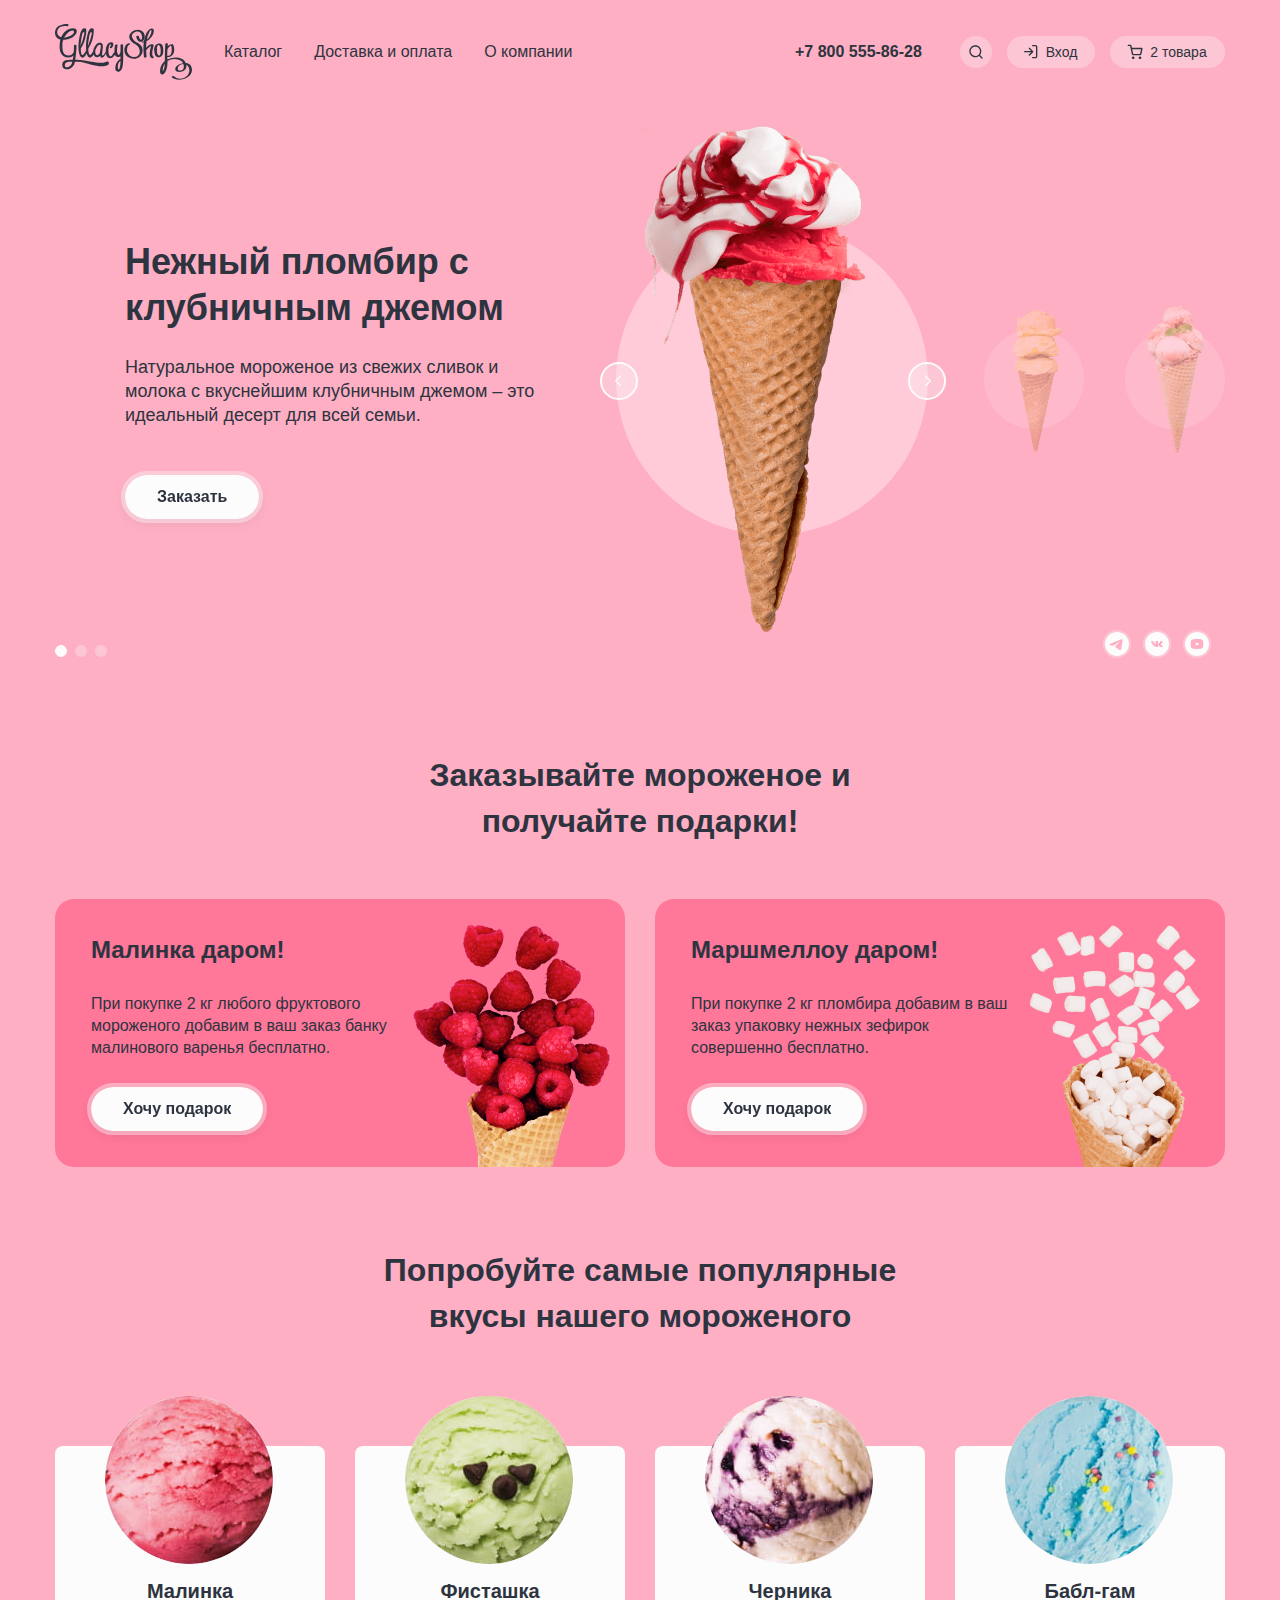
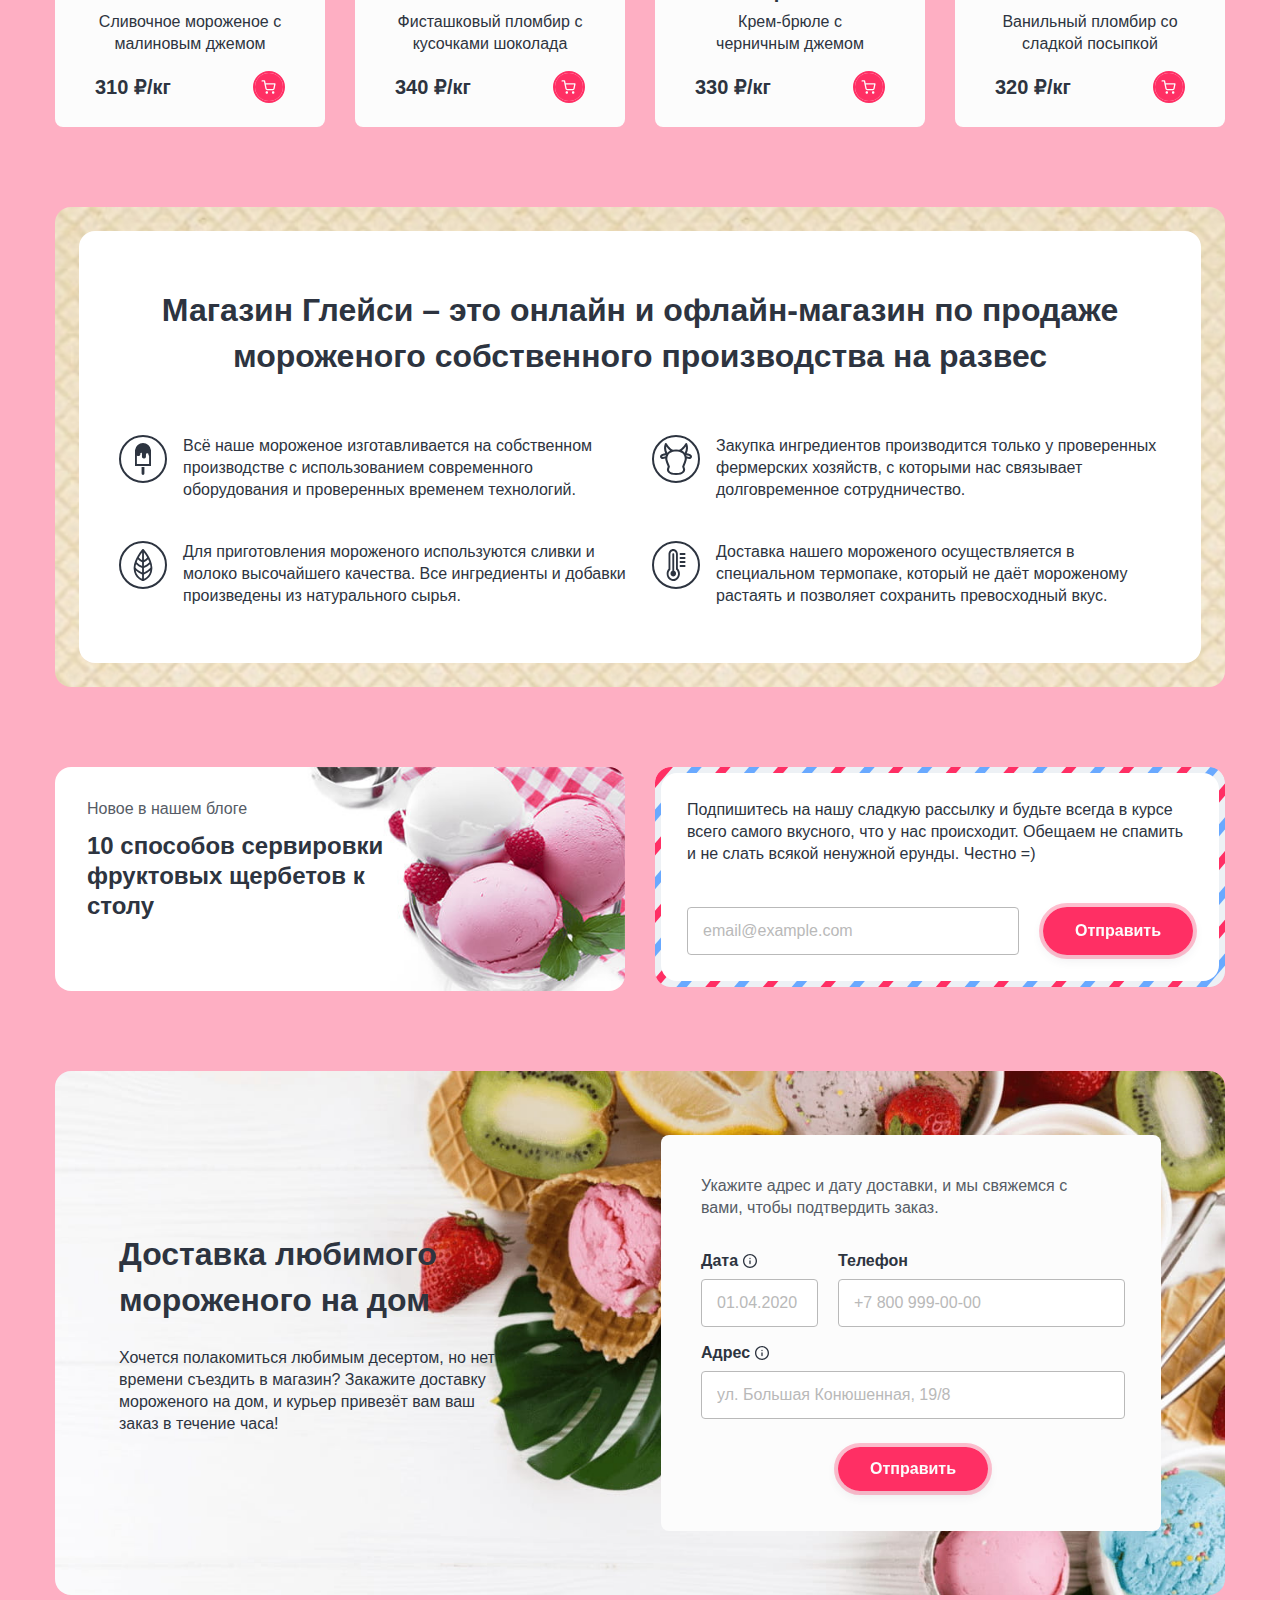
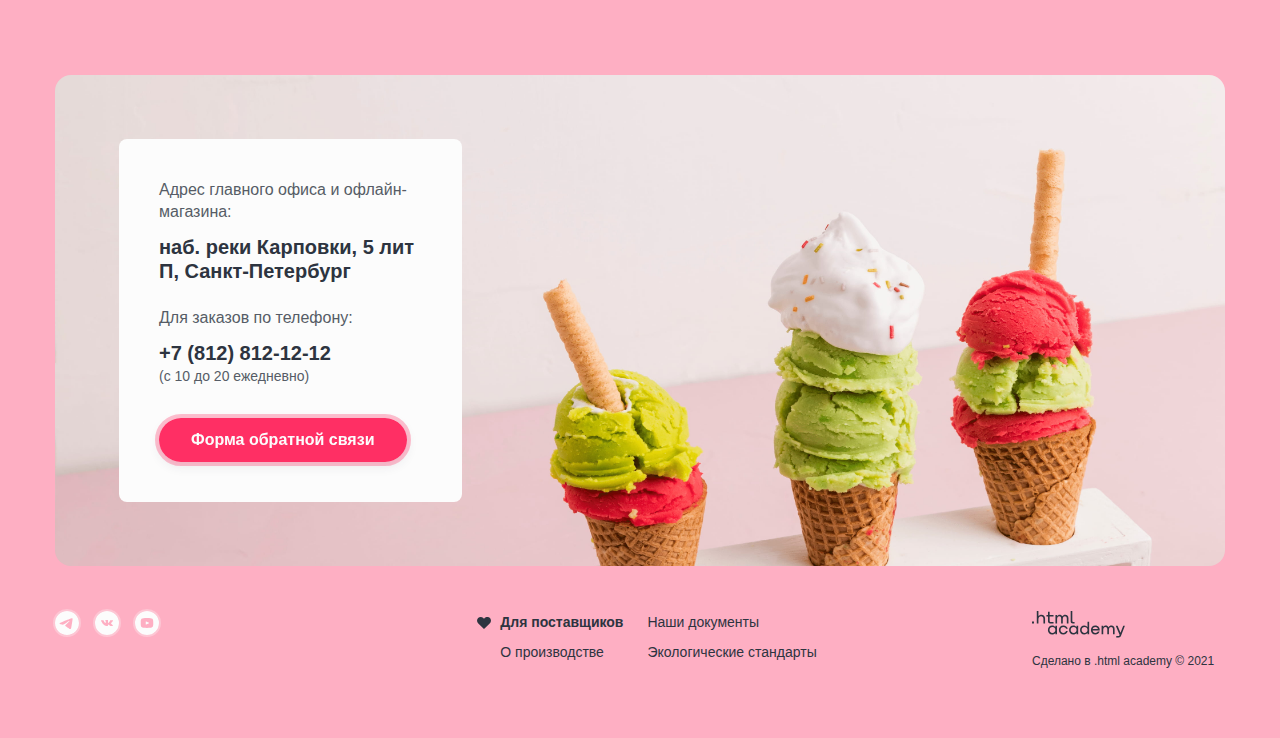
==== index.html @ 5e47070e "Создает popover пустой корзины" ====
<!DOCTYPE html>
<html lang="ru">

  <head>
    <meta charset="utf-8">
    <title>HTML Academy: Глейси</title>
    <link rel="stylesheet" href="./styles/styles.css">
    <link rel="stylesheet" href="./styles/outline.css">
  </head>

  <body>
    <div class="page-container">
      <header class="page-header">
        <nav class="navigation">
          <a class="navigation-logo">
            <img class="navigation-logo-image" src="./images/logo.svg" width="137" height="56"
              alt="Логотип магазина «GllacyShop».">
          </a>
          <ul class="navigation-list">
            <li class="navigation-item">
              <a class="navigation-link link-color" href="catalog.html">Каталог</a>
            </li>
            <li class="navigation-item">
              <a class="navigation-link link-color" href="#">Доставка и оплата</a>
            </li>
            <li class="navigation-item">
              <a class="navigation-link link-color" href="#">О компании</a>
            </li>
          </ul>
        </nav>
        <div class="header-contact">
          <a class="header-contact-link link-color" href="tel:+78128121212">+7 800 555-86-28</a>
        </div>
        <ul class="navigation-user">
          <li class="navigation-user-item">
            <a class="navigation-user-link navigation-user-search link-color" href="#">
              <svg class="navigation-user-icon" aria-hidden="true" focusable="false" width="16" height="16"
                viewBox="0 0 16 16" fill="currentColor" xmlns="http://www.w3.org/2000/svg">
                <path fill-rule="evenodd" clip-rule="evenodd"
                  d="M2.6634 7.33c0-2.5773 2.0893-4.6666 4.6667-4.6666 2.5773 0 4.6666 2.0893 4.6666 4.6667 0 1.2573-.4972 2.3984-1.3057 3.2375a.6833.6833 0 0 0-.1234.1235c-.8391.8085-1.9803 1.3056-3.2375 1.3056-2.5774 0-4.6667-2.0893-4.6667-4.6666Zm8.4118 4.688a5.9747 5.9747 0 0 1-3.7451 1.3121c-3.3137 0-6-2.6863-6-6s2.6863-6 6-6 6 2.6863 6 6a5.9745 5.9745 0 0 1-1.3121 3.7451l2.4501 2.4501a.6667.6667 0 1 1-.9428.9429l-2.4501-2.4502Z" />
              </svg>
              <span class="visually-hidden">Поиск.</span>
            </a>
            <div class="popover popover-search">
              <form class="popover-search-form" action="https://echo.htmlacademy.ru/" method="post">
                <lable class="visually-hidden" for="search-bar">Поиск.</lable>
                <input class="form-field" type="text" id="search-bar" name="search-bar" placeholder="Поиск по сайту">
              </form>
            </div>
          </li>
          <li class="navigation-user-item">
            <a class="navigation-user-link  navigation-user-login link-color" href="#">
              <svg class="navigation-user-icon" aria-hidden="true" focusable="false" width="16" height="16"
                viewBox="0 0 16 16" fill="currentColor" xmlns="http://www.w3.org/2000/svg">
                <path fill-rule="evenodd" clip-rule="evenodd"
                  d="M9 1.66667C9 1.29848 9.29848 1 9.66667 1h2.66663a1.9997 1.9997 0 0 1 1.4142.58579A1.9999 1.9999 0 0 1 14.3333 3v9.3333c0 .5305-.2107 1.0392-.5858 1.4142-.375.3751-.8837.5858-1.4142.5858H9.66667c-.36819 0-.66667-.2984-.66667-.6666 0-.3682.29848-.6667.66667-.6667h2.66663c.1768 0 .3464-.0702.4714-.1953A.66635.66635 0 0 0 13 12.3333V3a.66637.66637 0 0 0-.1953-.4714.66662.66662 0 0 0-.4714-.19527H9.66667C9.29848 2.33333 9 2.03486 9 1.66667ZM5.86189 3.86193c.26035-.26035.68246-.26035.94281 0l3.3291 3.3291a.6892.6892 0 0 1 .0486.05313.6624.6624 0 0 1 .0804.12379c.0451.08986.0705.19132.0705.29872 0 .10862-.0259.21118-.072.30179a.6671.6671 0 0 1-.0737.11432.66753.66753 0 0 1-.0541.05978L6.8047 11.4714c-.26035.2604-.68246.2604-.94281 0-.26035-.2603-.26035-.6825 0-.9428l2.19526-2.19527H1.66667C1.29848 8.33333 1 8.03486 1 7.66667S1.29848 7 1.66667 7h6.39048L5.86189 4.80474c-.26035-.26035-.26035-.68246 0-.94281Z" />
              </svg>
              Вход
            </a>
          </li>
          <li class="navigation-user-item">
            <a class="navigation-user-link  navigation-user-cart link-color" href="#">
              <span class="visually-hidden">Корзина.</span>
              2 товара
            </a>
            <div class="popover popover-cart-empty">
              <h2 class="visually-hidden">Корзина</h2>
              <span class="popover-text">Ваша корзина пока пуста</span>
            </div>
          </li>
        </ul>
      </header>
      <main class="main-container main-index">
        <h1 class="visually-hidden">Магазин мороженого Глейси</h1>
        <section class="slider">
          <ul class="slider-list">
            <li class="slider-item slider-item-current">
              <div class="slider-inner">
                <h2 class="slider-title">Нежный пломбир с клубничным джемом</h2>
                <p class="slider-description">Натуральное мороженое из свежих сливок и молока с вкуснейшим клубничным
                  джемом – это идеальный десерт для всей семьи.</p>
                <a class="button button-basic slider-button" href="#">Заказать</a>
              </div>
              <ul class="slider-gallery">
                <li class="slider-gallery-item slider-gallery-item-current">
                  <img class="slider-image" src="./images/slider/big-cone-strawberry.png" width="306" height="507"
                    alt="Мороженое пломбир с клубничным джемом в рожке.">
                  <div class="slider-gallery-buttons">
                    <a class="button slider-gallery-button slider-gallery-button-prev" type="button" href="#">
                      <svg class="slider-gallery-button-icon" aria-hidden="true" focusable="false" width="16"
                        height="16" viewBox="0 0 16 16" fill="currentColor" xmlns="http://www.w3.org/2000/svg">
                        <path fill-rule="evenodd" clip-rule="evenodd"
                          d="M7.13526 2.8647C6.87557 2.605 6.45451 2.605 6.19481 2.8647C5.93511 3.12439 5.93511 3.54545 6.19481 3.80515L10.3961 8.00643L6.19477 12.2077C5.93508 12.4674 5.93508 12.8885 6.19477 13.1482C6.45447 13.4079 6.87553 13.4079 7.13523 13.1482L11.804 8.47944C11.8049 8.47852 11.8058 8.47759 11.8068 8.47666C12.0665 8.21696 12.0665 7.79591 11.8068 7.53621L7.13526 2.8647Z" />
                      </svg>

                      <span class="visually-hidden">Предыдущий слайдер</span>
                    </a>
                    <a class="button slider-gallery-button slider-gallery-button-next" type="button" href="#">
                      <svg class="slider-gallery-button-icon" aria-hidden="true" focusable="false" width="16"
                        height="16" viewBox="0 0 16 16" fill="currentColor" xmlns="http://www.w3.org/2000/svg">
                        <path fill-rule="evenodd" clip-rule="evenodd"
                          d="M7.13526 2.8647C6.87557 2.605 6.45451 2.605 6.19481 2.8647C5.93511 3.12439 5.93511 3.54545 6.19481 3.80515L10.3961 8.00643L6.19477 12.2077C5.93508 12.4674 5.93508 12.8885 6.19477 13.1482C6.45447 13.4079 6.87553 13.4079 7.13523 13.1482L11.804 8.47944C11.8049 8.47852 11.8058 8.47759 11.8068 8.47666C12.0665 8.21696 12.0665 7.79591 11.8068 7.53621L7.13526 2.8647Z" />
                      </svg>
                      <span class="visually-hidden">Следующий слайдер</span>
                    </a>
                  </div>
                </li>
                <li class="slider-gallery-item slider-gallery-item-preview">
                  <img class="slider-image" src="./images/slider/small-cone-banana.png" width="66" height="150"
                    alt="Мороженое сливочное со вкусом банана в рожке.">
                </li>
                <li class="slider-gallery-item slider-gallery-item-preview">
                  <img class="slider-image" src="./images/slider/small-cone-caramel-and-marshmello.png" width="66"
                    height="150" alt="Мороженое пломбир карамельный с маршмеллоу в рожке.">
                </li>
              </ul>
            </li>
            <!-- <li class="slider-item">
              <div class="slider-inner">
                <h2 class="slider-title">Сливочное мороженое со вкусом банана</h2>
                <p class="slider-description">Сливочное мороженое с ярким банановым вкусом подарит вам свежесть и
                  наслаждение даже в самый жаркий летний день.</p>
                <a class="button slider-button" href="#">Заказать</a>
              </div>
              <ul class="slider-gallery">
                <li class="slider-gallery-item slider-gallery-item-current">
                  <img class="slider-image" src="./images/slider/big-cone-banana.png" width="306" height="507"
                    alt="Мороженое сливочное со вкусом банана в рожке.">
                  <div class="slider-gallery-buttons">
                    <a class="button slider-gallery-button slider-gallery-button-prev" type="button" href="#">
                      <svg class="slider-gallery-button-icon" aria-hidden="true" focusable="false" width="16"
                        height="16" viewBox="0 0 16 16" fill="currentColor" xmlns="http://www.w3.org/2000/svg">
                        <path fill-rule="evenodd" clip-rule="evenodd"
                          d="M7.13526 2.8647C6.87557 2.605 6.45451 2.605 6.19481 2.8647C5.93511 3.12439 5.93511 3.54545 6.19481 3.80515L10.3961 8.00643L6.19477 12.2077C5.93508 12.4674 5.93508 12.8885 6.19477 13.1482C6.45447 13.4079 6.87553 13.4079 7.13523 13.1482L11.804 8.47944C11.8049 8.47852 11.8058 8.47759 11.8068 8.47666C12.0665 8.21696 12.0665 7.79591 11.8068 7.53621L7.13526 2.8647Z" />
                      </svg>

                      <span class="visually-hidden">Предыдущий слайдер</span>
                    </a>
                    <a class="button slider-gallery-button slider-gallery-button-next" type="button" href="#">
                      <svg class="slider-gallery-button-icon" aria-hidden="true" focusable="false" width="16"
                        height="16" viewBox="0 0 16 16" fill="currentColor" xmlns="http://www.w3.org/2000/svg">
                        <path fill-rule="evenodd" clip-rule="evenodd"
                          d="M7.13526 2.8647C6.87557 2.605 6.45451 2.605 6.19481 2.8647C5.93511 3.12439 5.93511 3.54545 6.19481 3.80515L10.3961 8.00643L6.19477 12.2077C5.93508 12.4674 5.93508 12.8885 6.19477 13.1482C6.45447 13.4079 6.87553 13.4079 7.13523 13.1482L11.804 8.47944C11.8049 8.47852 11.8058 8.47759 11.8068 8.47666C12.0665 8.21696 12.0665 7.79591 11.8068 7.53621L7.13526 2.8647Z" />
                      </svg>
                      <span class="visually-hidden">Следующий слайдер</span>
                    </a>
                  </div>
                </li>
                <li class="slider-gallery-item slider-gallery-item-preview">
                  <img class="slider-image" src="./images/slider/small-cone-caramel-and-marshmello.png" width="66"
                    height="150" alt="Мороженое пломбир карамельный с маршмеллоу в рожке.">
                </li>
                <li class="slider-gallery-item slider-gallery-item-preview">
                  <img class="slider-image" src="./images/slider/small-cone-strawberry.png" width="66" height="150"
                    alt="Мороженое пломбир с клубничным джемом в рожке.">
                </li>
              </ul>
            </li> -->
            <!-- <li class="slider-item">
              <div class="slider-inner">
                <h2 class="slider-title">Карамельный пломбир с маршмеллоу</h2>
                <p class="slider-description">Необычный сладкий десерт с карамельным топпингом и кусочками зефира завоюет сердца сладкоежек всех возрастов.</p>
                <a class="button slider-button" href="#">Заказать</a>
              </div>
              <ul  class="slider-gallery">
                <li class="slider-gallery-item slider-gallery-item-current">
                  <img class="slider-image" src="./images/slider/big-cone-caramel-and-marshmello.png" width="306" height="507" alt="Мороженое пломбир карамельный с маршмеллоу в рожке.">
          <div class="slider-gallery-buttons">
            <a class="button slider-gallery-button slider-gallery-button-prev" type="button" href="#">
              <svg class="slider-gallery-button-icon" aria-hidden="true" focusable="false" width="16" height="16" viewBox="0 0 16 16" fill="currentColor"
                xmlns="http://www.w3.org/2000/svg">
                <path fill-rule="evenodd" clip-rule="evenodd"
                  d="M7.13526 2.8647C6.87557 2.605 6.45451 2.605 6.19481 2.8647C5.93511 3.12439 5.93511 3.54545 6.19481 3.80515L10.3961 8.00643L6.19477 12.2077C5.93508 12.4674 5.93508 12.8885 6.19477 13.1482C6.45447 13.4079 6.87553 13.4079 7.13523 13.1482L11.804 8.47944C11.8049 8.47852 11.8058 8.47759 11.8068 8.47666C12.0665 8.21696 12.0665 7.79591 11.8068 7.53621L7.13526 2.8647Z" />
              </svg>

              <span class="visually-hidden">Предыдущий слайдер</span>
            </a>
            <a class="button slider-gallery-button slider-gallery-button-next" type="button" href="#">
              <svg class="slider-gallery-button-icon" aria-hidden="true" focusable="false" width="16" height="16" viewBox="0 0 16 16" fill="currentColor"
                xmlns="http://www.w3.org/2000/svg">
                <path fill-rule="evenodd" clip-rule="evenodd"
                  d="M7.13526 2.8647C6.87557 2.605 6.45451 2.605 6.19481 2.8647C5.93511 3.12439 5.93511 3.54545 6.19481 3.80515L10.3961 8.00643L6.19477 12.2077C5.93508 12.4674 5.93508 12.8885 6.19477 13.1482C6.45447 13.4079 6.87553 13.4079 7.13523 13.1482L11.804 8.47944C11.8049 8.47852 11.8058 8.47759 11.8068 8.47666C12.0665 8.21696 12.0665 7.79591 11.8068 7.53621L7.13526 2.8647Z" />
              </svg>
              <span class="visually-hidden">Следующий слайдер</span>
            </a>
          </div>
                </li>
                <li class="slider-gallery-item slider-gallery-item-preview">
                  <img class="slider-image" src="./images/slider/small-cone-strawberry.png" width="66" height="150" alt="Мороженое пломбир с клубничным джемом в рожке.">
                </li>
                <li class="slider-gallery-item slider-gallery-item-preview">
                  <img class="slider-image" src="./images/slider/small-cone-banana.png" width="66" height="150" alt="Мороженое сливочное со вкусом банана в рожке.">
                </li>
              </ul>
            </li> -->
          </ul>
          <ol class="pagination-list slider-pagination">
            <li class="slider-pagination-item">
              <a class="slider-pagination-button slider-pagination-button-current" href="#">
                <span class="visually-hidden">1 слайдер</span>
              </a>
            </li>
            <li class="slider-pagination-item">
              <a class="slider-pagination-button" href="#">
                <span class="visually-hidden">2 слайдер</span>
              </a>
            </li>
            <li class="slider-pagination-item">
              <a class="slider-pagination-button" href="#">
                <span class="visually-hidden">3 слайдер</span>
              </a>
            </li>
          </ol>
          <ul class="social-list">
            <li class="social-item">
              <a class="social-link" href="https://t.me/htmlacademy">
                <svg class="social-link-icon" aria-hidden="true" focusable="false" width="24" height="24"
                  viewBox="0 0 24 24" fill="none" xmlns="http://www.w3.org/2000/svg">
                  <path fill-rule="evenodd" clip-rule="evenodd"
                    d="M24 12C24 18.627 18.627 24 12 24C5.373 24 0 18.627 0 12C0 5.373 5.373 0 12 0C18.627 0 24 5.373 24 12ZM12.43 8.859C11.263 9.344 8.93 10.349 5.432 11.873C4.864 12.099 4.566 12.32 4.539 12.536C4.493 12.902 4.951 13.046 5.573 13.241C5.658 13.268 5.746 13.295 5.836 13.325C6.449 13.524 7.273 13.757 7.701 13.766C8.09 13.774 8.524 13.614 9.003 13.286C12.271 11.079 13.958 9.964 14.064 9.94C14.139 9.923 14.243 9.901 14.313 9.964C14.383 10.026 14.376 10.144 14.369 10.176C14.323 10.369 12.529 12.038 11.599 12.902C11.309 13.171 11.104 13.362 11.062 13.406C10.968 13.503 10.872 13.596 10.78 13.685C10.21 14.233 9.784 14.645 10.804 15.317C11.294 15.64 11.686 15.907 12.077 16.173C12.504 16.464 12.93 16.754 13.482 17.116C13.622 17.208 13.756 17.303 13.887 17.396C14.384 17.751 14.831 18.069 15.383 18.019C15.703 17.989 16.035 17.688 16.203 16.789C16.6 14.663 17.382 10.059 17.563 8.161C17.574 8.00341 17.5673 7.84509 17.543 7.689C17.5285 7.56293 17.4671 7.44693 17.371 7.364C17.228 7.247 17.006 7.222 16.906 7.224C16.455 7.232 15.763 7.473 12.43 8.859Z"
                    fill="#FCFCFC" />
                </svg>
                <span class="visually-hidden">Телеграм</span>
              </a>
            </li>
            <li class="social-item">
              <a class="social-link" href="https://vk.com/htmlacademy">
                <svg class="social-link-icon" aria-hidden="true" focusable="false" width="24" height="24"
                  viewBox="0 0 24 24" fill="none" xmlns="http://www.w3.org/2000/svg">
                  <path fill-rule="evenodd" clip-rule="evenodd"
                    d="M24 12a12 12 0 1 1-24 0 12 12 0 0 1 24 0Zm-11.41 2.97h-.72s-1.58.09-2.98-1.18C7.37 12.4 6.03 9.65 6.03 9.65s-.07-.18 0-.27c.1-.1.36-.1.36-.1l1.72-.01s.16.02.27.1c.1.05.15.17.15.17s.28.61.65 1.17c.71 1.08 1.05 1.32 1.29 1.2.35-.16.25-1.53.25-1.53s0-.5-.18-.71c-.14-.17-.41-.22-.53-.24-.1-.01.06-.2.26-.3.31-.13.86-.13 1.5-.13.5 0 .65.03.84.07.46.1.44.41.41 1.08l-.02.7v.18c-.01.34-.02.73.23.88.13.07.45 0 1.26-1.19.38-.56.66-1.23.66-1.23s.07-.12.16-.17c.1-.05.24-.04.24-.04h1.8s.54-.06.63.15c.1.23-.2.75-.94 1.61-.7.82-1.03 1.12-1 1.38.01.2.23.38.66.72.89.73 1.13 1.1 1.18 1.2l.01.01c.4.58-.44.62-.44.62l-1.6.02s-.34.06-.8-.2a3.94 3.94 0 0 1-.69-.6c-.33-.34-.65-.66-.91-.58-.45.12-.44.96-.44.96s0 .18-.1.28c-.1.1-.32.12-.32.12Z"
                    fill="#FCFCFC" />
                </svg>
                <span class="visually-hidden">Вконтакте</span>
              </a>
            </li>
            <li class="social-item">
              <a class="social-link " href="https://www.youtube.com/user/htmlacademyru">
                <svg class="social-link-icon" aria-hidden="true" focusable="false" width="24" height="24"
                  viewBox="0 0 24 24" fill="none" xmlns="http://www.w3.org/2000/svg">
                  <path
                    d="m14 11.8-2.8-1.32c-.25-.11-.45.01-.45.29v2.46c0 .28.2.4.45.29L14 12.2c.25-.12.25-.3 0-.42ZM12 0a12 12 0 1 0 0 24 12 12 0 0 0 0-24Zm0 16.88c-6.14 0-6.25-.56-6.25-4.88s.1-4.88 6.25-4.88c6.14 0 6.25.56 6.25 4.88s-.1 4.88-6.25 4.88Z"
                    fill="#FCFCFC" />
                </svg>
                <span class="visually-hidden">Ютуб</span>
              </a>
            </li>
          </ul>
        </section>
        <section class="promo">
          <h2 class="promo-title">Заказывайте мороженое и получайте подарки!</h2>
          <ul class="promo-list">
            <li class="promo-item promo-item-raspberry">
              <h3 class="promo-item-title">Малинка даром!</h3>
              <p class="promo-item-description">При покупке 2 кг любого фруктового мороженого добавим в ваш заказ банку
                малинового варенья бесплатно.</p>
              <a class="button button-basic" href="#">Хочу подарок</a>
            </li>
            <li class="promo-item promo-item-marshmello">
              <h3 class="promo-item-title">Маршмеллоу даром!</h3>
              <p class="promo-item-description">При покупке 2 кг пломбира добавим в ваш заказ упаковку нежных зефирок
                совершенно бесплатно.</p>
              <a class="button button-basic" href="#">Хочу подарок</a>
            </li>
          </ul>
        </section>
        <section class="favorite-products">
          <h2 class="favorite-title">Попробуйте самые популярные вкусы нашего мороженого</h2>
          <ul class="favorite-list">
            <li class="product-card">
              <h3 class="product-card-title">Малинка</h3>
              <img class="product-card-image" src="./images/catalog/raspberry.jpg" width="168" height="168"
                alt="Сливочное мороженое с малиновым джемом.">
              <p class="product-card-description">Сливочное мороженое с малиновым джемом</p>
              <p class="product-card-inner">
                <b class="product-card-price">310 ₽/кг</b>
                <a class="button product-card-button" href="#">
                  <svg class="product-card-button-image" aria-hidden="true" focusable="false" width="16" height="16"
                    viewBox="0 0 16 16" fill="currentColor" xmlns="http://www.w3.org/2000/svg">
                    <path fill-rule="evenodd" clip-rule="evenodd"
                      d="M1.16667 1.25C.79847 1.25.5 1.54848.5 1.91667c0 .36819.29848.66666.66667.66666h1.77127l.46743 2.33539a.66396.66396 0 0 0 .01063.0531l.96738 4.83333.00012.00056a1.8254 1.8254 0 0 0 .64571 1.06579c.3319.2672.74674.4098 1.17262.4033h5.62067a1.82555 1.82555 0 0 0 1.8185-1.46965l.001-.00499.9271-4.86144a.6669.6669 0 0 0-.1412-.54985.66678.66678 0 0 0-.5137-.24171H4.61072L4.1381 1.78583C4.07574 1.47426 3.80215 1.25 3.4844 1.25H1.16667Zm4.52431 8.29444L4.87759 5.4805h8.23081l-.7756 4.06686a.4923.4923 0 0 1-.1737.28555.4923.4923 0 0 1-.3181.10871v-.00013H6.19614v-.00012l-.01277.00025a.49218.49218 0 0 1-.4922-.39622l-.00019-.00096ZM4.55739 13.5054c0-.6879.55771-1.2457 1.24568-1.2457.68798 0 1.24569.5578 1.24569 1.2457 0 .688-.55771 1.2457-1.24569 1.2457-.68797 0-1.24568-.5577-1.24568-1.2457Zm6.37331 0c0-.6879.5577-1.2457 1.2457-1.2457.688 0 1.2457.5578 1.2457 1.2457 0 .688-.5577 1.2457-1.2457 1.2457-.688 0-1.2457-.5577-1.2457-1.2457Z" />
                  </svg>
                  <span class="visually-hidden">В корзину</span>
                </a>
              </p>
            </li>
            <li class="product-card">
              <h3 class="product-card-title">Фисташка</h3>
              <img class="product-card-image" src="./images/catalog/pistachio.jpg" width="168" height="168"
                alt="Фисташковый пломбир с кусочками шоколада.">
              <p class="product-card-description">Фисташковый пломбир с кусочками шоколада</p>
              <p class="product-card-inner">
                <b class="product-card-price">340 ₽/кг</b>
                <a class="button product-card-button" href="#">
                  <svg class="product-card-button-image" width="16" height="16" viewBox="0 0 16 16" fill="currentColor"
                    xmlns="http://www.w3.org/2000/svg">
                    <path fill-rule="evenodd" clip-rule="evenodd"
                      d="M1.16667 1.25C.79847 1.25.5 1.54848.5 1.91667c0 .36819.29848.66666.66667.66666h1.77127l.46743 2.33539a.66396.66396 0 0 0 .01063.0531l.96738 4.83333.00012.00056a1.8254 1.8254 0 0 0 .64571 1.06579c.3319.2672.74674.4098 1.17262.4033h5.62067a1.82555 1.82555 0 0 0 1.8185-1.46965l.001-.00499.9271-4.86144a.6669.6669 0 0 0-.1412-.54985.66678.66678 0 0 0-.5137-.24171H4.61072L4.1381 1.78583C4.07574 1.47426 3.80215 1.25 3.4844 1.25H1.16667Zm4.52431 8.29444L4.87759 5.4805h8.23081l-.7756 4.06686a.4923.4923 0 0 1-.1737.28555.4923.4923 0 0 1-.3181.10871v-.00013H6.19614v-.00012l-.01277.00025a.49218.49218 0 0 1-.4922-.39622l-.00019-.00096ZM4.55739 13.5054c0-.6879.55771-1.2457 1.24568-1.2457.68798 0 1.24569.5578 1.24569 1.2457 0 .688-.55771 1.2457-1.24569 1.2457-.68797 0-1.24568-.5577-1.24568-1.2457Zm6.37331 0c0-.6879.5577-1.2457 1.2457-1.2457.688 0 1.2457.5578 1.2457 1.2457 0 .688-.5577 1.2457-1.2457 1.2457-.688 0-1.2457-.5577-1.2457-1.2457Z" />
                  </svg>
                  <span class="visually-hidden">В корзину</span>
                </a>
              </p>
            </li>
            <li class="product-card">
              <h3 class="product-card-title">Черника</h3>
              <img class="product-card-image" src="./images/catalog/blueberry.jpg" width="168" height="168"
                alt="Крем-брюле с черничным джемом.">
              <p class="product-card-description">Крем-брюле с черничным джемом</p>
              <p class="product-card-inner">
                <b class="product-card-price">330 ₽/кг</b>
                <a class="button product-card-button" href="#">
                  <svg class="product-card-button-image" aria-hidden="true" focusable="false" width="16" height="16"
                    viewBox="0 0 16 16" fill="currentColor" xmlns="http://www.w3.org/2000/svg">
                    <path fill-rule="evenodd" clip-rule="evenodd"
                      d="M1.16667 1.25C.79847 1.25.5 1.54848.5 1.91667c0 .36819.29848.66666.66667.66666h1.77127l.46743 2.33539a.66396.66396 0 0 0 .01063.0531l.96738 4.83333.00012.00056a1.8254 1.8254 0 0 0 .64571 1.06579c.3319.2672.74674.4098 1.17262.4033h5.62067a1.82555 1.82555 0 0 0 1.8185-1.46965l.001-.00499.9271-4.86144a.6669.6669 0 0 0-.1412-.54985.66678.66678 0 0 0-.5137-.24171H4.61072L4.1381 1.78583C4.07574 1.47426 3.80215 1.25 3.4844 1.25H1.16667Zm4.52431 8.29444L4.87759 5.4805h8.23081l-.7756 4.06686a.4923.4923 0 0 1-.1737.28555.4923.4923 0 0 1-.3181.10871v-.00013H6.19614v-.00012l-.01277.00025a.49218.49218 0 0 1-.4922-.39622l-.00019-.00096ZM4.55739 13.5054c0-.6879.55771-1.2457 1.24568-1.2457.68798 0 1.24569.5578 1.24569 1.2457 0 .688-.55771 1.2457-1.24569 1.2457-.68797 0-1.24568-.5577-1.24568-1.2457Zm6.37331 0c0-.6879.5577-1.2457 1.2457-1.2457.688 0 1.2457.5578 1.2457 1.2457 0 .688-.5577 1.2457-1.2457 1.2457-.688 0-1.2457-.5577-1.2457-1.2457Z" />
                  </svg>
                  <span class="visually-hidden">В корзину</span>
                </a>
              </p>
            </li>
            <li class="product-card">
              <h3 class="product-card-title">Бабл-гам</h3>
              <img class="product-card-image" src="./images/catalog/bubble-gum.jpg" width="168" height="168"
                alt="Ванильный пломбир со сладкой посыпкой.">
              <p class="product-card-description">Ванильный пломбир со сладкой посыпкой</p>
              <p class="product-card-inner">
                <b class="product-card-price">320 ₽/кг</b>
                <a class="button product-card-button" href="#">
                  <svg class="product-card-button-image" width="16" height="16" viewBox="0 0 16 16" fill="currentColor"
                    xmlns="http://www.w3.org/2000/svg">
                    <path fill-rule="evenodd" clip-rule="evenodd"
                      d="M1.16667 1.25C.79847 1.25.5 1.54848.5 1.91667c0 .36819.29848.66666.66667.66666h1.77127l.46743 2.33539a.66396.66396 0 0 0 .01063.0531l.96738 4.83333.00012.00056a1.8254 1.8254 0 0 0 .64571 1.06579c.3319.2672.74674.4098 1.17262.4033h5.62067a1.82555 1.82555 0 0 0 1.8185-1.46965l.001-.00499.9271-4.86144a.6669.6669 0 0 0-.1412-.54985.66678.66678 0 0 0-.5137-.24171H4.61072L4.1381 1.78583C4.07574 1.47426 3.80215 1.25 3.4844 1.25H1.16667Zm4.52431 8.29444L4.87759 5.4805h8.23081l-.7756 4.06686a.4923.4923 0 0 1-.1737.28555.4923.4923 0 0 1-.3181.10871v-.00013H6.19614v-.00012l-.01277.00025a.49218.49218 0 0 1-.4922-.39622l-.00019-.00096ZM4.55739 13.5054c0-.6879.55771-1.2457 1.24568-1.2457.68798 0 1.24569.5578 1.24569 1.2457 0 .688-.55771 1.2457-1.24569 1.2457-.68797 0-1.24568-.5577-1.24568-1.2457Zm6.37331 0c0-.6879.5577-1.2457 1.2457-1.2457.688 0 1.2457.5578 1.2457 1.2457 0 .688-.5577 1.2457-1.2457 1.2457-.688 0-1.2457-.5577-1.2457-1.2457Z" />
                  </svg>
                  <span class="visually-hidden">В корзину</span>
                </a>
              </p>
            </li>
          </ul>
        </section>
        <div class="advantages-wrapper">
          <section class="advantages">
            <h2 class="advantages-title">Магазин Глейси – это онлайн и офлайн-магазин по продаже мороженого собственного
              производства на развес</h2>
            <ul class="advantages-list">
              <li class="advantages-item advantages-item-ice-cream">Всё наше мороженое изготавливается на собственном
                производстве с
                использованием современного оборудования и проверенных временем технологий.</li>
              <li class="advantages-item advantages-item-cow">Закупка ингредиентов производится только у проверенных
                фермерских хозяйств, с
                которыми нас связывает долговременное сотрудничество.</li>
              <li class="advantages-item advantages-item-leaf">Для приготовления мороженого используются сливки и молоко
                высочайшего
                качества. Все ингредиенты и добавки произведены из натурального сырья.</li>
              <li class="advantages-item advantages-item-thermometer">Доставка нашего мороженого осуществляется в
                специальном термопаке, который не
                даёт мороженому растаять и позволяет сохранить превосходный вкус.</li>
            </ul>
          </section>
        </div>
        <div class="index-columns">
          <section class="blog-news">
            <h2 class="blog-news-title">Новое в нашем блоге</h2>
            <article class="blog-article">
              <a class="article-link" href="#">
                <h1 class="article-title">10 способов сервировки фруктовых щербетов к столу</h1>
              </a>
            </article>
          </section>
          <div class="subscription-wrapper">
            <section class="subscription">
              <h2 class="visually-hidden">Подпишитесь на рассылку</h2>
              <p class="subscription-description">Подпишитесь на нашу сладкую рассылку и будьте всегда в курсе всего
                самого вкусного, что у нас происходит. Обещаем не спамить и не слать всякой ненужной ерунды. Честно =)
              </p>
              <form class="subscription-form" action="https://echo.htmlacademy.ru/" method="post">
                <input class="form-field subscription-field" type="email" name="subscriber-email"
                  placeholder="email@example.com">
                <button class="button button-bright form-button" type="submit">Отправить</button>
              </form>
            </section>
          </div>
        </div>
        <section class="delivery">
          <div class="delivery-inner">
            <h2 class="delivery-title">Доставка любимого мороженого на дом</h2>
            <p class="delivery-description">Хочется полакомиться любимым десертом, но нет времени съездить в магазин?
              Закажите доставку мороженого на дом, и курьер привезёт вам ваш заказ в течение часа!</p>
          </div>
          <div class="delivery-form-wrapper">
            <p class="delivery-form-description">Укажите адрес и дату доставки, и мы свяжемся с вами, чтобы подтвердить
              заказ.</p>
            <form class="delivery-form" action="https://echo.htmlacademy.ru/" method="post">
              <p class="field-group delivery-form-date">
                <span class="tooltip form-label-margin">
                  <label class="form-label" for="delivery-date">Дата</label>
                  <button class="tooltip-toggle" type="button" aria-labelledby="tooltip-label">
                    <svg class="tooltip-icon" width="16" height="16" viewBox="0 0 16 16" fill="currentColor"
                      xmlns="http://www.w3.org/2000/svg">
                      <path fill-rule="evenodd" clip-rule="evenodd"
                        d="M8.00027 2.33333C4.87051 2.33333 2.33333 4.87051 2.33333 8.00027C2.33333 11.13 4.87051 13.6672 8.00027 13.6672C11.13 13.6672 13.6672 11.13 13.6672 8.00027C13.6672 4.87051 11.13 2.33333 8.00027 2.33333ZM1 8.00027C1 4.13413 4.13413 1 8.00027 1C11.8664 1 15.0005 4.13413 15.0005 8.00027C15.0005 11.8664 11.8664 15.0005 8.00027 15.0005C4.13413 15.0005 1 11.8664 1 8.00027ZM8 7.33333C8.36819 7.33333 8.66667 7.63181 8.66667 8V10.5334C8.66667 10.9016 8.36819 11.2001 8 11.2001C7.63181 11.2001 7.33333 10.9016 7.33333 10.5334V8C7.33333 7.63181 7.63181 7.33333 8 7.33333ZM8 4.80013C7.63181 4.80013 7.33333 5.09861 7.33333 5.4668C7.33333 5.83499 7.63181 6.13346 8 6.13346H8.00667C8.37486 6.13346 8.67333 5.83499 8.67333 5.4668C8.67333 5.09861 8.37486 4.80013 8.00667 4.80013H8Z" />
                    </svg>
                    <span class="tooltip-text" role="tooltip" id="tooltip-label">Введите название улицы, дома и квартиры</span>
                  </button>
                </span>
                <input class="form-field" type="text" id="delivery-date" name="delivery-date" placeholder="01.04.2020">
              </p>
              <p class="field-group delivery-form-user-phone">
                <label class="form-label form-label-margin" for="user-phone">Телефон</label>
                <input class="form-field" type="tel" id="user-phone" name="user-phone" placeholder="+7 800 999-00-00">
              </p>
              <p class="field-group delivery-form-address">
                <span class="tooltip form-label-margin">
                  <label class="form-label" for="user-address">Адрес</label>
                  <button class="tooltip-toggle" type="button" aria-labelledby="tooltip-label">
                    <svg class="tooltip-icon" width="16" height="16" viewBox="0 0 16 16" fill="currentColor"
                      xmlns="http://www.w3.org/2000/svg">
                      <path fill-rule="evenodd" clip-rule="evenodd"
                        d="M8.00027 2.33333C4.87051 2.33333 2.33333 4.87051 2.33333 8.00027C2.33333 11.13 4.87051 13.6672 8.00027 13.6672C11.13 13.6672 13.6672 11.13 13.6672 8.00027C13.6672 4.87051 11.13 2.33333 8.00027 2.33333ZM1 8.00027C1 4.13413 4.13413 1 8.00027 1C11.8664 1 15.0005 4.13413 15.0005 8.00027C15.0005 11.8664 11.8664 15.0005 8.00027 15.0005C4.13413 15.0005 1 11.8664 1 8.00027ZM8 7.33333C8.36819 7.33333 8.66667 7.63181 8.66667 8V10.5334C8.66667 10.9016 8.36819 11.2001 8 11.2001C7.63181 11.2001 7.33333 10.9016 7.33333 10.5334V8C7.33333 7.63181 7.63181 7.33333 8 7.33333ZM8 4.80013C7.63181 4.80013 7.33333 5.09861 7.33333 5.4668C7.33333 5.83499 7.63181 6.13346 8 6.13346H8.00667C8.37486 6.13346 8.67333 5.83499 8.67333 5.4668C8.67333 5.09861 8.37486 4.80013 8.00667 4.80013H8Z" />
                    </svg>
                    <span class="tooltip-text" role="tooltip" id="tooltip-label">Введите название улицы, дома и квартиры</span>
                  </button>
                </span>
                <input class="form-field" type="text" id="user-address" name="user-address"
                  placeholder="ул. Большая Конюшенная, 19/8">
              </p>
              <button class="button button-bright delivery-form-button" type="submit">Отправить</button>
            </form>
          </div>
        </section>
        <section class="contacts">
          <h2 class="visually-hidden">Контакты</h2>
          <address class="contacts-wrapper">
            <p class="contacts-description">Адрес главного офиса и офлайн-магазина:</p>
            <b class="contacts-address">наб. реки Карповки, 5 лит П, Санкт-Петербург</b>
            <p class="contacts-description">Для заказов по телефону:</p>
            <a class="contacts-phone" href="tel:+78128121212">+7 (812) 812-12-12</a>
            <p class="contacts-work-hours">(с 10 до 20 ежедневно)</p>
            <a class="button button-bright button-feedback" href="#">Форма обратной связи</a>
          </address>
        </section>
      </main>
      <footer class="page-footer">
        <section class="footer-social">
          <h2 class="visually-hidden">Мы в соцсетях</h2>
          <ul class="social-list">
            <li class="social-item">
              <a class="social-link" href="https://t.me/htmlacademy">
                <svg class="social-link-icon" aria-hidden="true" focusable="false" width="24" height="24"
                  viewBox="0 0 24 24" fill="none" xmlns="http://www.w3.org/2000/svg">
                  <path fill-rule="evenodd" clip-rule="evenodd"
                    d="M24 12C24 18.627 18.627 24 12 24C5.373 24 0 18.627 0 12C0 5.373 5.373 0 12 0C18.627 0 24 5.373 24 12ZM12.43 8.859C11.263 9.344 8.93 10.349 5.432 11.873C4.864 12.099 4.566 12.32 4.539 12.536C4.493 12.902 4.951 13.046 5.573 13.241C5.658 13.268 5.746 13.295 5.836 13.325C6.449 13.524 7.273 13.757 7.701 13.766C8.09 13.774 8.524 13.614 9.003 13.286C12.271 11.079 13.958 9.964 14.064 9.94C14.139 9.923 14.243 9.901 14.313 9.964C14.383 10.026 14.376 10.144 14.369 10.176C14.323 10.369 12.529 12.038 11.599 12.902C11.309 13.171 11.104 13.362 11.062 13.406C10.968 13.503 10.872 13.596 10.78 13.685C10.21 14.233 9.784 14.645 10.804 15.317C11.294 15.64 11.686 15.907 12.077 16.173C12.504 16.464 12.93 16.754 13.482 17.116C13.622 17.208 13.756 17.303 13.887 17.396C14.384 17.751 14.831 18.069 15.383 18.019C15.703 17.989 16.035 17.688 16.203 16.789C16.6 14.663 17.382 10.059 17.563 8.161C17.574 8.00341 17.5673 7.84509 17.543 7.689C17.5285 7.56293 17.4671 7.44693 17.371 7.364C17.228 7.247 17.006 7.222 16.906 7.224C16.455 7.232 15.763 7.473 12.43 8.859Z"
                    fill="#FCFCFC" />
                </svg>
                <span class="visually-hidden">Телеграм</span>
              </a>
            </li>
            <li class="social-item">
              <a class="social-link" href="https://vk.com/htmlacademy">
                <svg class="social-link-icon" aria-hidden="true" focusable="false" width="24" height="24"
                  viewBox="0 0 24 24" fill="none" xmlns="http://www.w3.org/2000/svg">
                  <path fill-rule="evenodd" clip-rule="evenodd"
                    d="M24 12a12 12 0 1 1-24 0 12 12 0 0 1 24 0Zm-11.41 2.97h-.72s-1.58.09-2.98-1.18C7.37 12.4 6.03 9.65 6.03 9.65s-.07-.18 0-.27c.1-.1.36-.1.36-.1l1.72-.01s.16.02.27.1c.1.05.15.17.15.17s.28.61.65 1.17c.71 1.08 1.05 1.32 1.29 1.2.35-.16.25-1.53.25-1.53s0-.5-.18-.71c-.14-.17-.41-.22-.53-.24-.1-.01.06-.2.26-.3.31-.13.86-.13 1.5-.13.5 0 .65.03.84.07.46.1.44.41.41 1.08l-.02.7v.18c-.01.34-.02.73.23.88.13.07.45 0 1.26-1.19.38-.56.66-1.23.66-1.23s.07-.12.16-.17c.1-.05.24-.04.24-.04h1.8s.54-.06.63.15c.1.23-.2.75-.94 1.61-.7.82-1.03 1.12-1 1.38.01.2.23.38.66.72.89.73 1.13 1.1 1.18 1.2l.01.01c.4.58-.44.62-.44.62l-1.6.02s-.34.06-.8-.2a3.94 3.94 0 0 1-.69-.6c-.33-.34-.65-.66-.91-.58-.45.12-.44.96-.44.96s0 .18-.1.28c-.1.1-.32.12-.32.12Z"
                    fill="#FCFCFC" />
                </svg>
                <span class="visually-hidden">Вконтакте</span>
              </a>
            </li>
            <li class="social-item">
              <a class="social-link " href="https://www.youtube.com/user/htmlacademyru">
                <svg class="social-link-icon" aria-hidden="true" focusable="false" width="24" height="24"
                  viewBox="0 0 24 24" fill="none" xmlns="http://www.w3.org/2000/svg">
                  <path
                    d="m14 11.8-2.8-1.32c-.25-.11-.45.01-.45.29v2.46c0 .28.2.4.45.29L14 12.2c.25-.12.25-.3 0-.42ZM12 0a12 12 0 1 0 0 24 12 12 0 0 0 0-24Zm0 16.88c-6.14 0-6.25-.56-6.25-4.88s.1-4.88 6.25-4.88c6.14 0 6.25.56 6.25 4.88s-.1 4.88-6.25 4.88Z"
                    fill="#FCFCFC" />
                </svg>
                <span class="visually-hidden">Ютуб</span>
              </a>
            </li>
          </ul>
        </section>
        <section class="footer-about-us">
          <h2 class="visually-hidden">О нас</h2>
          <ul class="footer-about-us-list">
            <li class="footer-about-us-item">
              <a class="footer-about-us-link footer-about-us-link-marked" href="#">Для поставщиков</a>
            </li>
            <li class="footer-about-us-item">
              <a class="footer-about-us-link" href="#">Наши документы</a>
            </li>
            <li class="footer-about-us-item">
              <a class="footer-about-us-link" href="#">О производстве</a>
            </li>
            <li class="footer-about-us-item">
              <a class="footer-about-us-link" href="#">Экологические стандарты</a>
            </li>
          </ul>
        </section>
        <section class="footer-copyright">
          <h2 class="visually-hidden">Разработка сайта</h2>
          <img class="copyright-logo" src="./images/logo-htmlacademy.svg" width="93" height="27"
            alt="Логотип «Html Academy».">
          <p class="copyright-description">Сделано в <a class="copyright-link link-color"
              href="https://htmlacademy.ru/">.html
              academy</a> © 2021</p>
        </section>
      </footer>
    </div>
    <div class="modal-container modal-container-close">
      <div class="modal modal-feedback">
        <button class="modal-close-button" type="menu">
          <span class="visually-hidden">Закрыть.</span>
        </button>
        <section class="modal-content">
          <h2 class="modal-title">Мы обязательно ответим вам!</h2>
          <form class="modal-form" action="https://echo.htmlacademy.ru/" method="post">
            <label class="visually-hidden" for="user-name">Имя и фамилия.</label>
            <input class="form-field feedback-form-field" type="text" id="user-name" name="user-name" placeholder="Имя и фамилия">
            <label class="visually-hidden" for="user-email">Электронный адрес.</label>
            <input class="form-field feedback-form-field" type="text" id="user-email"  name="user-email" placeholder="email@example.com">
            <label class="visually-hidden" for="user-message">Ваше сообщение.</label>
            <textarea class="form-field feddback-form-field" id="user-message" rows="6" placeholder="В свободной форме"></textarea>
            <button class="button button-bright feedback-form-submit" type="submit">Отправить</button>
          </form>
        </section>
      </div>
    </div>
  </body>

</html>
---- styles/styles.css ----
@font-face {
  font-family: "Inter";
  font-style: normal;
  font-weight: 400;
  src: url(../fonts/inter-400.woff2);
  font-display: swap;
}

@font-face {
  font-family: "Inter";
  font-style: normal;
  font-weight: 700;
  src: url(../fonts/inter-700.woff2);
  font-display: swap;
}

@font-face {
  font-family: "Inter";
  font-style: normal;
  font-weight: 900;
  src: url(../fonts/inter-900.woff2);
  font-display: swap;
}

.html {
  height: 100%;
}

body {
  display: flex;
  flex-direction: column;
  min-height: 100%;
  margin: 0;
  font-family: "Inter", sans-serif;
  font-size: 16px;
  line-height: 22px;
  color: #2d3440;
  background-color: #feafc3;
}

.visually-hidden {
  position: absolute;
  width: 1px;
  height: 1px;
  margin: -1px;
  padding: 0;
  border: 0;
  white-space: nowrap;
  clip-path: inset(100%);
  clip: rect(0 0 0 0);
  overflow: hidden;
}

.page-container {
  width: 1170px;
  margin: 0 auto;
}

.button {
  display: inline-block;
  padding: 12px 32px;
  font-family: inherit;
  font-size: 16px;
  line-height: 20px;
  font-weight: 700;
  text-align: center;
  color: #2d3440;
  background-clip: padding-box;
  border: none;
  transform: translateZ(0);
  border-radius: 26px;
  text-decoration: none;
  cursor: pointer;
}

.button-basic {
  max-width: 200px;
  background-color: #fcfcfc;
  outline: 4px solid rgba(252, 252, 252, 0.4);
  box-shadow: 0 4px 12px rgba(45, 52, 64, 0.1);
}

.button-basic:hover {
  background-color: rgba(252, 252, 252, 0.4);
  outline: 4px solid #fcfcfc;
  box-shadow: 0 4px 15px rgba(133, 133, 133, 0.15);
}


.button-basic:active {
  outline: 2px solid #2d3440;
}

.button-basic:focus {
  background-color: rgba(252, 252, 252, 0.5);
  outline: 2px solid #2d3440;
}

.button-basic-loading {
  padding-right: 38px;
  background-image: url("../images/button-spinner-dark.svg");
  background-position: right 14px center;
  background-repeat: no-repeat;
  box-shadow: 0 4px 12px rgba(45, 52, 64, 0.1);
}

.button-basic:disabled {
  color: #b9b9b9;
  background-color: #e7e7e7;
  outline: 4px solid rgba(252, 252, 252, 0.4);
  box-shadow: none;
}

.button-bright {
  max-width: 200px;
  color: #fcfcfc;
  background-color: #ff2f64;
  outline: 4px solid rgba(255, 47, 100, 0.3);
  box-shadow: 0 4px 12px rgba(45, 52, 64, 0.1);
}

.button-bright:hover {
  color: #2d3440;
  background-color: rgba(252, 252, 252, 0.3);
  outline: 4px solid #ff2f64;
  /* предполагаю, что в макете забыли добавить тень для этого состояния, поэтому не отключаю ее */
}


.button-bright:active {
  background-color: #feafc3;
  outline: 2px solid #2d3440;
}

.button-bright:focus {
  outline: 2px solid #2D3440;
}

.button-bright-loading {
  padding-right: 38px;
  background-image: url("../images/button-spinner-light.svg");
  background-position: right 14px center;
  background-repeat: no-repeat;
  box-shadow: 0 4px 12px rgba(45, 52, 64, 0.1);
}

.button-bright:disabled {
  color: #565c66;
  background-color: #b9b9b9;
  outline: 4px solid rgba(185, 185, 185, 0.3);
}

.button-light {
  max-width: 200px;
  padding: 8px 32px;
  font-size: 14px;
  background-color: rgba(252, 252, 252, 0.3);
  outline: 2px solid #fcfcfc;
  border-radius: 20px;
}

.button-light:hover {
  background-color: #fcfcfc;
  outline: 2px solid rgba(252, 252, 252, 0.3);
}

.button-light:active {
  outline: none;
}

.button-light:focus {
  outline: 2px solid #2d3440;
}

.button-light:disabled {
  opacity: 0.4;
}

/* Popovers */

.popover {
  position: absolute;
  top: 40px;
  right: 0;
  z-index: 1;
  display: none;
  box-sizing: border-box;
  font-family: "Inter", sans-serif;
  font-weight: 700;
  font-size: 18px;
  line-height: 22px;
  text-align: center;
  color: #2d3440;
  background-color: #fcfcfc;
  border-radius: 4px;
  box-shadow: 0 15px 40px rgba(45, 52, 64, 0.12);
}

.popover-search {
  width: 356px;
  padding: 24px 16px;
}

.popover-search-form {
  display: flex;
  flex-direction: column;
}

.popover-cart-empty {
  width: 288px;
  padding: 48px 0;
}

.popover-cart-empty .popover-text {
  margin: auto;
  font-size: 24px;
  line-height: 30px;
}

/* Header */
.page-header {
  display: flex;
  padding-top: 24px;
  padding-bottom: 24px;
  line-height: 20px;
  color: #2d3440;
}

.link-color {
  color: #2d3440;
  text-decoration: none;
}

.navigation {
  display: flex;
  max-width: 690px;
  margin-right: auto;
}

.navigation-logo {
  margin-right: 16px;
}

.navigation-logo-image {
  display: block;
}

.navigation-list {
  display: flex;
  flex-wrap: wrap;
  justify-content: flex-start;
  align-items: center;
  margin: 0;
  padding: 0;
  list-style-type: none;
}

.navigation-link {
  display: inline-block;
  padding: 6px 14px;
  text-align: center;
  background-clip: padding-box;
  border: 2px solid transparent;
  border-radius: 30px;
}

.navigation-link[href]:hover {
  background-color: rgba(252, 252, 252, 0.5);
  border: 2px solid rgba(252, 252, 252, 0.5);
}

.navigation-link[href]:active {
  background-color: #fcfcfc;
  border: 2px solid #fcfcfc;
}

.navigation-link[href]:focus {
  background-color: rgba(252, 252, 252, 0.5);
  border: 2px solid #2d3440;
  outline: none;
}

.navigation-link-current {
  color: #fcfcfc;
  background-color: #ff4a78;
  border: 2px solid #ff4a78;
}

.header-contact {
  display: flex;
  flex-wrap: wrap;
  align-items: center;
  width: 150px;
  margin-right: 15px;
}

.header-contact-link {
  font-weight: 700;
}

.header-contact-link:hover {
  opacity: 0.5;
}

.navigation-user {
  display: flex;
  flex-wrap: wrap;
  align-items: center;
  max-width: 270px;
  margin: 0;
  padding: 0;
  list-style-type: none;
}

.navigation-user-item {
  position: relative;
}

.navigation-user-item:focus-within .popover {
  display: block;
}

.navigation-user-item + .navigation-user-item {
  margin-left: 15px;
}

.navigation-user-link {
  display: inline-block;
  min-height: 32px;
  padding: 4px 14px;
  box-sizing: border-box;
  font-size: 14px;
  text-align: center;
  background-color: rgba(252, 252, 252, 0.3);
  background-clip: padding-box;
  border: 2px solid rgba(252, 252, 252, 0.3);
  border-radius: 27px;
}

.navigation-user-link[href]:hover {
  background-color: rgba(252, 252, 252, 0.5);
  border: 2px solid rgba(252, 252, 252, 0.5);
}

.navigation-user-link[href]:active {
  background-color: #fcfcfc;
  border: 2px solid #fcfcfc;
}

.navigation-user-link[href]:focus {
  background-color: rgba(252, 252, 252, 0.5);
  border: 2px solid #2d3440;
  outline: none;
}

.navigation-user-search {
  position: relative;
  display: flex;
  min-width: 32px;
  padding: 6px;
  border-radius: 50%;
}

.navigation-user-link-current:not(.navigation-user-cart) {
  background-color: #ff4a78;
  border: 2px solid #ff4a78;
}

.navigation-user-link-current .navigation-user-icon {
  color: #fcfcfc;
}

.navigation-user-login {
  position: relative;
  min-width: 88px;
  padding-left: 35px;
}

.navigation-user-cart {
  min-width: 115px;
  padding-left: 36px;
  background-image: url(../images/user-navigation-cart.svg);
  background-position: 15px center;
  background-repeat: no-repeat;
  background-size: 16px 16px;
}

.navigation-user-icon {
  position: absolute;
  top: 0;
  right: 0;
  bottom: 0;
  left: 0;
  margin: auto;
}

.navigation-user-login .navigation-user-icon {
  right: auto;
  left: 14px;
  margin: auto 0;
}

/* Main */
.main-container {
  flex-grow: 1;
}

.main-index {
  padding-top: 21px;
}

/* Slider */
.slider {
  display: flex;
  flex-wrap: wrap;
  justify-content: space-between;
  margin-bottom: 80px;
}

.slider-list {
  margin: 0;
  margin-left: 70px;
  padding: 0;
  list-style-type: none;
}

.slider-item {
  display: flex;
  align-items: center;
}

.slider-title {
  margin-top: 0;
  margin-bottom: 24px;
  font-size: 36px;
  line-height: 46px;
  font-weight: 900;
}

.slider-description {
  max-width: 415px;
  margin: 0;
  margin-bottom: 48px;
  font-size: 18px;
  line-height: 24px;
}

.slider-button {
  display: inline-block;
}

.slider-gallery {
  display: flex;
  align-items: center;
  margin: 0;
  padding: 0;
  list-style-type: none;
}

.slider-gallery-item {
  padding: 0 17px;
}

.slider-gallery-item:last-child {
  margin-left: 41px;
}

.slider-gallery-item-current {
  position: relative;
  margin-right: 42px;
  padding: 0 20px;
}

.slider-gallery-item-current::before {
  content: "";
  position: absolute;
  top: calc(50% - 312px/2);
  right: 0;
  bottom: 0;
  left: calc(50% - 312px/2 + 3px);
  z-index: -1;
  width: 312px;
  height: 312px;
  background-color: #ffcbd8;
  border-radius: 50%;
}

.slider-gallery-item-preview {
  position: relative;
}

.slider-gallery-item-preview::before {
  content: "";
  position: absolute;
  top: calc(50% - 100px/2);
  right: 0;
  bottom: 0;
  left: calc(50% - 100px/2);
  z-index: -1;
  width: 100px;
  height: 100px;
  background-color: #ffcbd8;
  border-radius: 50%;
  opacity: 0.4;
}

.slider-image {
  display: block;
}

.slider-gallery-buttons {
  position: absolute;
  top: 50%;
  left: 4px;
  width: 100%;
  display: flex;
  justify-content: space-between;
  transform: translateY(-45%);
}

.slider-gallery-button {
  width: 38px;
  height: 38px;
  padding: 9px;
  box-sizing: border-box;
  background-color: rgba(252, 252, 252, 0.3);
  border: 2px solid #fcfcfc;
  border-radius: 50%;
}

.slider-gallery-button:hover {
  background-color: #fcfcfc;
  background-clip: border-box;
  border: 2px solid #fcfcfc;
}

.slider-gallery-button:active {
  background-color: rgba(252, 252, 252, 0.5);
  border: 2px solid rgba(252, 252, 252, 0.5);
}

.slider-gallery-button:focus {
  background-color: rgba(252, 252, 252, 0.5);
  border: 2px solid #2d3440;
  outline: none;
}

.slider-gallery-button .slider-gallery-button-icon {
  fill: #fcfcfc;
}

.slider-gallery-button:hover .slider-gallery-button-icon,
.slider-gallery-button:active .slider-gallery-button-icon,
.slider-gallery-button:focus .slider-gallery-button-icon {
  fill: #2d3440;
}

.slider-gallery-button-prev {
  transform: rotate(180deg);
}

.pagination-list {
  margin: 0;
  padding: 0;
  list-style-type: none;
}

.slider-pagination {
  display: flex;
  flex-wrap: wrap;
  align-items: center;
}

.slider-pagination-item + .slider-pagination-item {
  margin-left: 8px;
}

.slider-pagination-button {
  display: inline-block;
  width: 12px;
  height: 12px;
  box-sizing: border-box;
  background-color: rgba(252, 252, 252, 0.3);
  background-clip: padding-box;
  border: 1px solid rgba(252, 252, 252, 0.3);
  border-radius: 50%;
}

.slider-pagination-button[href]:hover {
  border: 1px solid #fcfcfc;
}

.slider-pagination-button[href]:active {
  background-color: rgba(252, 252, 252, 0.5);
  border: 1px solid rgba(252, 252, 252, 0.5);
}

.slider-pagination-button[href]:focus {
  border: 1px solid #2d3440;
  outline: none;
}

.slider-pagination-button-current {
  background-color: #fcfcfc;
  background-clip: border-box;
  border: 1px solid #fcfcfc;
}

.social-list {
  margin: 0;
  padding: 0;
  list-style-type: none;
}

.slider.social-list + .slider.social-list {
  margin-left: 16px;
}

/* Promo */
.promo {
  margin-bottom: 80px;
}

.promo-title {
  max-width: 440px;
  margin-top: 0;
  margin-left: auto;
  margin-bottom: 55px;
  margin-right: auto;
  font-size: 32px;
  line-height: 46px;
  font-weight: 900;
  text-align: center;
}

.promo-list {
  display: flex;
  justify-content: space-between;
  margin: 0;
  padding: 0;
  list-style-type: none;
}

.promo-item {
  width: 570px;
  padding-top: 36px;
  padding-left: 36px;
  padding-bottom: 36px;
  box-sizing: border-box;
  background-color: #ff7799;
  background-position: right center;
  background-repeat: no-repeat;
  background-size: contain;
  border-radius: 19px;
}

.promo-item-raspberry {
  background-image: url("../images/promo-raspberry.png");
}

.promo-item-marshmello {
  background-image: url("../images/promo-marshmello.png");
}

.promo-item-title {
  margin-top: 0;
  margin-bottom: 28px;
  font-size: 24px;
  line-height: 30px;
  font-weight: 700;
}

.promo-item-description {
  max-width: 330px;
  margin: 0;
  margin-bottom: 28px;
}

/* Favorites */
.favorite-products {
  margin-bottom: 80px;
}

.favorite-title {
  max-width: 530px;
  margin-top: 0;
  margin-right: auto;
  margin-bottom: 107px;
  margin-left: auto;
  font-size: 32px;
  line-height: 46px;
  font-weight: 900;
  text-align: center;
}

.favorite-list {
  display: grid;
  grid-template-columns: repeat(4, auto);
  gap: 91px 30px;
  margin: 0;
  padding: 0;
  list-style-type: none;
}

.product-card {
  position: relative;
  width: 270px;
  padding-top: 133px;
  padding-right: 40px;
  padding-bottom: 24px;
  padding-left: 40px;
  box-sizing: border-box;
  background-color: #fcfcfc;
  border-radius: 8px;
}

.product-card-title {
  max-width: 190px;
  margin-top: 0;
  margin-bottom: 8px;
  font-size: 20px;
  line-height: 24px;
  font-weight: 700;
  text-align: center;
}

.product-card-image {
  position: absolute;
  top: -50px;
  left: 50px;
  border-radius: 50%;
}

.product-card-description {
  margin: 0;
  margin-bottom: 16px;
  text-align: center;
}

.product-card-inner {
  display: flex;
  justify-content: space-between;
  align-items: center;
  flex-wrap: wrap;
  margin: 0 auto;
}

.product-card-price {
  font-size: 20px;
  line-height: 24px;
  font-weight: 700;
}

.product-card-button {
  width: 32px;
  height: 32px;
  padding: 6px;
  box-sizing: border-box;
  background-color: #ff2f64;
  border: 2px solid #ff2f64;
  border-radius: 50%;
}

.product-card-button-image {
  fill: #fcfcfc;
}

.product-card-button:hover {
  background-color: rgba(252, 252, 252, 0.3);
  border: 2px solid #ff2f64;
}

.product-card-button:hover .product-card-button-image {
  fill: #2d3440;
}

.product-card-button:active {
  background-color: #ffcbd8;
  border: 2px solid #ff2f64;
}

.product-card-button:focus {
  border: 2px solid #2d3440;
  outline: none;
}

.product-card-button:disabled {
  background-color: #b9b9b9;
}

.product-card-button:disabled .product-card-button-image {
  fill: #565c66;
}

/* Advantages */
.advantages-wrapper {
  margin-bottom: 80px;
  padding: 24px;
  box-sizing: border-box;
  background-image: url(../images/background-waffle.jpg);
  background-size: contain;
  border-radius: 16px;
}

.advantages {
  width: 1122px;
  padding: 56px 40px;
  box-sizing: border-box;
  background-color: #ffffff;
  border-radius: 16px;
}

.advantages-title {
  margin-top: 0;
  margin-bottom: 56px;
  font-size: 32px;
  line-height: 46px;
  font-weight: 900;
  text-align: center;
}

.advantages-list {
  display: flex;
  justify-content: space-between;
  align-content: space-between;
  flex-wrap: wrap;
  margin: 0;
  padding: 0;
  list-style-type: none;
}

.advantages-item {
  position: relative;
  max-width: 445px;
  padding-left: 64px;
}

.advantages-item:not(:nth-last-child(-n+2)) {
  margin-bottom: 40px;
}

.advantages-item::before {
  content: '';
  position: absolute;
  top: 0;
  right: 0;
  bottom: 0;
  left: 0;
  width: 48px;
  height: 48px;
  box-sizing: border-box;
  background-position: center;
  background-repeat: no-repeat;
  background-size: 32px 32px;
  border: 2px solid #2d3440;
  border-radius: 50%;
}

.advantages-item-ice-cream::before {
  background-image: url("../images/advantages-ice-cream.svg");
}

.advantages-item-leaf::before {
  background-image: url("../images/advantages-leaf.svg");
}

.advantages-item-cow::before {
  background-image: url("../images/advantages-cow.svg");
}

.advantages-item-thermometer::before {
  background-image: url("../images/advantages-thermometer.svg");
}

/* Blog-news */
.index-columns {
  display: flex;
  justify-content: space-between;
  margin-bottom: 80px;
}

.blog-news {
  width: 570px;
  min-height: 224px;
  padding-top: 32px;
  padding-right: 235px;
  padding-bottom: 32px;
  padding-left: 32px;
  box-sizing: border-box;
  background-color: #ffffff;
  background-position: right top;
  background-image: url(../images/background-blog-news.jpg);
  background-repeat: no-repeat;
  background-size: 345px;
  border-radius: 16px;
}

.blog-news-title {
  margin-top: 0;
  margin-bottom: 12px;
  font-size: 16px;
  line-height: 20px;
  font-weight: 400;
  color: #565c66;
}

.article-link {
  color: #2d3440;
  text-decoration: none;
}

.article-title {
  margin-top: 0;
  margin-bottom: 0;
  font-size: 24px;
  line-height: 30px;
  font-weight: 700;
}

/* Subscription */
.subscription-wrapper {
  width: 570px;
  padding: 6px;
  box-sizing: border-box;
  background-image: url(../images/background-subscribe.png);
  background-repeat: no-repeat;
  background-size: 100% auto;
  border-radius: 16px;
}

.subscription {
  width: 558px;
  padding: 26px;
  box-sizing: border-box;
  background-color: #ffffff;
  border-radius: 16px;
}

.subscription-description {
  margin: 0;
  margin-bottom: 42px;
}

.subscription-form {
  display: flex;
  justify-content: space-between;
}

.form-field {
  padding: 13px 15px;
  box-sizing: border-box;
  color: #2d3440;
  font: inherit;
  font-weight: 400;
  line-height: 20px;
  border: 1px solid #b9b9b9;
  background-color: #ffffff;
  border-radius: 4px;
}

.form-field::placeholder {
  color: #b9b9b9;
}

.form-field:hover {
  border: 1px solid #2d3440;
}

.form-field:focus {
  padding: 12px 14px;
  border: 2px solid #2d3440;
}

.form-field-error {
  border: 1px solid #ea5454;
}

.form-field-error:hover {
  padding: 12px 14px;
  border: 2px solid #ea5454;
}

.form-field:disabled {
  background-color: #e7e7e7;
  border: 1px solid #b9b9b9;
}

.form-field:disabled::placeholder {
  color: rgb(45, 52, 64, 0.65);
}

.form-field:disabled:hover::placeholder {
  color: #2d3440;
}

.subscription-field {
  width: 332px;
}

/* Delivery */
.delivery {
  position: relative;
  display: flex;
  justify-content: space-between;
  margin-bottom: 80px;
  padding: 64px;
}

.delivery::before {
  content: "";
  position: absolute;
  top: 0;
  left: 0;
  bottom: 0;
  right: 0;
  width: 100%;
  height: 100%;
  z-index: -1;
  background-image: url(../images/background-delivery.jpg);
  background-size: cover;
  background-color: #ffffff;
  border-radius: 16px;
  transform: scaleX(-1);
}

.delivery-inner {
  width: 380px;
  margin: auto 0;
}

.delivery-title {
  margin-top: 0;
  margin-bottom: 24px;
  font-size: 32px;
  line-height: 46px;
  font-weight: 900;
}

.delivery-description {
  margin-top: 0;
  margin-bottom: 0;
}

.delivery-form-wrapper {
  width: 500px;
  padding: 40px;
  box-sizing: border-box;
  background-color: #fcfcfc;
  border-radius: 8px;
}

.delivery-form-description {
  max-width: 380px;
  margin-top: 0;
  margin-bottom: 32px;
  color: #565c66;
}

.delivery-form {
  display: grid;
  grid-template-columns: 117px 287px;
  gap: 16px 20px;
}

.field-group {
  display: flex;
  flex-direction: column;
  margin: 0;
}

.form-label {
  display: block;
  font-weight: 700;
  line-height: 20px;
}

.form-label-margin {
  margin-bottom: 8px;
}

.delivery-form-address {
  grid-column: 1 / -1;
  margin-bottom: 12px;
}

.delivery-form-button {
  grid-column: 1 / -1;
  justify-self: center;
}

/* Tooltip */

.tooltip {
  display: flex;
  column-gap: 4px;
  align-items: center;
}

.tooltip-toggle {
  position: relative;
  display: flex;
  justify-content: center;
  align-items: center;
  padding: 0;
  margin: 0;
  background-color: transparent;
  border: none;
}

.tooltip-icon {
  fill: #2d3440;
}

.tooltip-toggle:hover .tooltip-icon {
  fill: rgb(45, 52, 64, 0.5);
}

.tooltip-text {
  position: absolute;
  display: none;
  left: 25px;
  top: -10px;
  z-index: 1;
  width: 170px;
  padding: 8px 10px;
  font-size: 12px;
  line-height: 16px;
  text-align: left;
  color: #565c66;
  background-color: #ffffff;
  border: 1px solid #b9b9b9;
  box-shadow: 0 4px 8px rgba(194, 194, 194, 0.2);
}

.tooltip-toggle:hover::before {
  content: "";
  position: absolute;
  right: -9px;
  z-index: 2;
  display: block;
  width: 0;
  height: 0;
  border: 10px solid transparent;
  border-left: 0;
  border-right: 7px solid #b9b9b9;
}

.tooltip-toggle:hover::after {
  content: "";
  position: absolute;
  right: -10px;
  z-index: 2;
  display: block;
  width: 0;
  height: 0;
  border: 10px solid transparent;
  border-left: 0;
  border-right: 7px solid #ffffff;
}

.tooltip-toggle:hover .tooltip-text {
  display: block;
}


/* Contacts */
.contacts {
  padding-top: 64px;
  padding-bottom: 64px;
  padding-left: 64px;
  background-color: #ffffff;
  background-image: url(../images/background-contacts.jpg);
  background-size: 100% auto;
  border-radius: 16px;
}

.contacts-wrapper {
  width: 343px;
  padding: 40px;
  box-sizing: border-box;
  font-style: inherit;
  background-color: #fcfcfc;
  border-radius: 8px;
}

.contacts-wrapper p {
  color: #565c66;
}

.contacts-description {
  margin: 0;
  margin-bottom: 12px;
}

.contacts-address {
  display: block;
  margin-bottom: 24px;
  font-size: 20px;
  line-height: 24px;
  font-weight: 700;
}

.contacts-phone {
  font-size: 20px;
  line-height: 24px;
  font-weight: 700;
  color: #2d3440;
  text-decoration: none;
}

.contacts-work-hours {
  margin: 0;
  margin-bottom: 32px;
  font-size: 14px;
  line-height: 20px;
}

/* Footer */
.page-footer {
  display: flex;
  justify-content: space-between;
  padding-top: 45px;
  padding-bottom: 57px;
}

.footer-social {
  width: 230px;
}

.social-list {
  display: flex;
  flex-wrap: wrap;
}

.social-item + .social-item {
  margin-bottom: 16px;
  margin-right: 16px;
}

.social-item:first-child {
  margin-right: 16px;
}

.social-link {
  display: flex;
  outline: 2px solid rgba(252, 252, 252, 0.3);
  border-radius: 50%;
}

.social-link:hover {
  background-color: #2d3440;
}

.social-link:active {
  background-color: #2d3440;
  opacity: 0.5;
}

.social-link:focus {
  background-color: #2d3440;
  outline: 2px solid #2D3440;
}

.footer-about-us-list {
  display: grid;
  grid-template-columns: max-content max-content;
  gap: 8px 24px;
  margin: 0;
  padding: 0;
  list-style-type: none;
}

.footer-about-us-link {
  font-size: 14px;
  line-height: 20px;
  color: #2d3440;
  text-decoration: none;
}

.footer-about-us-link:hover {
  color: rgb(45, 52, 64, 0.5);
}

.footer-about-us-link:active {
  color: #000000;
}

.footer-about-us-link:focus {
  padding-bottom: 2px;
  border-bottom: 1px solid #2d3440;
  outline: none;
}

.footer-about-us-link-marked {
  position: relative;
  font-weight: 700;
}

.footer-about-us-link-marked::before {
  content: "";
  position: absolute;
  top: 2px;
  left: -23px;
  bottom: 0;
  right: 0;
  background-image: url(../images/heart.svg);
  background-repeat: no-repeat;
}

.footer-copyright {
  width: 193px;
}

.copyright-logo {
  display: block;
  margin-bottom: 15px;
}

.copyright-description {
  font-size: 12px;
  line-height: 16px;
}

.copyright-link {
  color: #2d3440;
}

.copyright-link:hover {
  color: rgb(45, 52, 64, 0.5);
}

.copyright-link:active {
  color: #000000;
}

.copyright-link:focus {
  padding-bottom: 2px;
  border-bottom: 1px solid #2d3440;
  outline: none;
}

/* Modal */
.modal-container {
  position: fixed;
  top: 0;
  left: 0;
  display: flex;
  width: 100%;
  height: 100%;
  background-color: rgb(45, 52, 64, 0.3);
}

.modal {
  position: relative;
  margin: auto;
  padding: 64px;
  background-color: #fcfcfc;
  border-radius: 8px;
  box-shadow: 0 15px 40px rgba(45, 52, 64, 0.12);
}

.modal-feedback {
  width: 570px;
  box-sizing: border-box;
}

.modal-close-button {
  position: absolute;
  top: 10px;
  right: 10px;
  width: 20px;
  height: 20px;
  padding-top: 22px;
  padding-right: 22px;
  box-sizing: content-box;
  background-color: #fcfcfc;
  background-image: url("../images/cross.svg");
  background-position: center;
  background-repeat: no-repeat;
  border: none;
  cursor: pointer;
}

.modal-close-button:hover {
  opacity: 0.5;
}

.modal-title {
  margin: 0;
  margin-bottom: 32px;
  font-family: "Inter", sans-serif;
  font-size: 24px;
  line-height: 30px;
  font-weight: 700;
}


.modal-form {
  display: flex;
  flex-direction: column;
  gap: 16px;
}

.feedback-form-submit {
  margin-top: 16px;
}

.modal-container-close {
  display: none;
}

/* Inner Catalog */

.main-catalog {
  padding-top: 29px;
}

/* Breadcrumbs */
.breadcrumbs-list {
  display: flex;
  flex-wrap: wrap;
  justify-content: start;
  margin: 0;
  padding: 0;
  list-style-type: none;
}


.breadcrumbs-item {
  position: relative;
}

.breadcrumbs-item + .breadcrumbs-item::before {
  content: "";
  position: absolute;
  top: 0;
  right: 0;
  bottom: 0;
  left: -20px;
  background-image: url("../images/arrow-double.svg");
  background-position: left center;
  background-repeat: no-repeat;
}

.breadcrumbs-item:not(:last-child) {
  margin-right: 28px;
}

.breadcrumbs-link {
  font-size: 14px;
  line-height: 20px;
  font-weight: 700;
  text-decoration: none;
  color: #2d3440;
}

.breadcrumbs-link[href]:hover {
  color: rgb(45, 52, 64, 0.5)
}

.breadcrumbs-link-current {
  padding-bottom: 1px;
  border-bottom: 1px solid #000000;
}

.catalog-header {
  margin-bottom: 16px;
}

.catalog-products-title {
  margin-top: 0;
  margin-bottom: 40px;
  font-size: 32px;
  line-height: 46px;
  font-weight: 900;
}

/* Filter */
.catalog-filter {
  display: flex;
  flex-wrap: wrap;
  row-gap: 16px;
  margin-bottom: 95px;
  font-size: 14px;
  line-height: 20px;
}

.catalog-filter-group {
  margin: 0;
  margin-right: 24px;
  padding: 0;
  border: none;
}

.catalog-filter-group:last-of-type {
  margin-right: 0;
}

.catalog-filter-title {
  margin-bottom: 8px;
  padding-left: 16px;
}

.control-container {
  padding: 4px 12px;
  box-sizing: border-box;
  background-clip: padding-box;
  background-color: rgb(252, 252, 252, 0.3);
  border: 2px solid rgb(252, 252, 252, 0.3);
  border-radius: 20px;
}

.catalog-filter-list {
  display: flex;
  margin: 0;
  padding: 0;
  list-style-type: none;
}

/* Select */
.control-select {
  min-width: 196px;
  padding-right: 63px;
  color: #2d3440;
  font: inherit;
  background-image: url("../images/arrow-down.svg");
  background-repeat: no-repeat;
  background-position: right 13px center;
  appearance: none;
}

.control-select:hover {
  background-color: rgb(252, 252, 252, 0.5);
  border: 2px solid rgb(252, 252, 252, 0.5);
}

.control-select:focus {
  background-color: rgb(252, 252, 252, 0.4);
  border: 2px solid #fcfcfc;
  outline: none;
}

/* Range */
.range {
  padding: 14px 12px;
}

.range-title-wrapper {
  display: flex;
  justify-content: center;
}

.catalog-filter-label {
  display: flex;
  margin-right: 5px;
}

.range-input {
  width: 30px;
  padding: 0 2px;
  font: inherit;
  color: inherit;
  text-align: center;
  background-color: transparent;
  border: none;
  appearance: textfield;
}

.range-input::-webkit-outer-spin-button,
.range-input::-webkit-inner-spin-button {
  appearance: none;
  margin: 0;
}

.range-scale {
  position: relative;
  width: 164px;
  height: 2px;
  background-color: rgb(86, 92, 102, 0.3);
  border-radius: 2px;

}

.range-bar {
  position: absolute;
  height: 2px;
  background-color: #565c66;
}

.range-toggle {
  position: absolute;
  width: 16px;
  height: 16px;
  padding: 2px;
  box-sizing: border-box;
  background-color: #fcfcfc;
  border: 6px solid #2d3440;
  border-radius: 50%;
  cursor: pointer;
}

.range-toggle:hover {
  background-color: #2d3440;
  border: 6px solid #fcfcfc;
}

.range-toggle:active {
  background-color: #2d3440;
}

.range-toggle:focus {
  background-color: #2d3440;
  border: 6px solid #fcfcfc;
  box-shadow: 0 0 0 2px #2d3440;
  outline: none;
}

.toggle-min {
  top: -6px;
  left: -6px;
}

.toggle-max {
  top: -6px;
  right: -6px;
}

/* Radio */
.catalog-filter-radio {
  display: flex;
  flex-wrap: wrap;
  gap: 16px;
  min-width: 383px;
  padding: 4px 20px;
  box-sizing: border-box;
}

.control {
  position: relative;
  display: block;
}

.control-icon {
  position: absolute;
  top: 2px;
  width: 16px;
  height: 16px;
  box-sizing: border-box;
  border: 1px solid #2d3440;
}

.control:hover .control-icon {
  border: 1px solid #fcfcfc;
}

.control:disabled .control-icon {
  border: 1px solid rgb(252, 252, 252, 0.5);
}

.control-icon[type="radio"] {
  border-radius: 50%;
}

.control-input[type="radio"] + .control-icon {
  border-radius: 50%;
}

.control-input[type="radio"]:checked + .control-icon::before {
  content: "";
  position: absolute;
  top: 4px;
  left: 4px;
  width: 6px;
  height: 6px;
  background-color: #242424;
  border-radius: 50%;
  box-sizing: border-box;
}

.control-input[type="radio"]:checked:hover + .control-icon::before {
  background-color: #fcfcfc;
}

.control-input[type="radio"]:checked:disabled + .control-icon::before {
  background-color: rgb(252, 252, 252, 0.5);
}

/* Checkbox */
.catalog-filter-checkbox {
  display: flex;
  flex-wrap: wrap;
  gap: 16px;
  min-width: 604px;
  padding: 5px 20px;
  box-sizing: border-box;
}

.control-input[type="checkbox"] + .control-icon {
  border-radius: 2px;
}

.control-icon svg {
  display: none;
}

.control-input[type="checkbox"]:checked + .control-icon {
  border: none;
}

.control-input[type="checkbox"]:checked + .control-icon svg {
  display: block;
}

.control-input[type="checkbox"]:checked:hover + .control-icon svg {
  fill: #fcfcfc;
}

.control-input[type="checkbox"]:checked:disabled + .control-icon svg {
  fill: rgb(252, 252, 252, 0.5);
}

.control-label {
  padding-left: 25px;
}

/* Filter button  */
.catalog-filter-button {
  min-width: 185px;
  margin-top: 28px;
  margin-left: 16px;
}

/* Catalog */
.product-list {
  display: grid;
  grid-template-columns: repeat(4, auto);
  gap: 91px 30px;
  margin: 0;
  padding: 0;
  padding-bottom: 16px;
  list-style-type: none;
}

.pagination-wrapper {
  display: grid;
  grid-template-columns: 1fr max-content 1fr;
  padding-top: 41px;
  padding-bottom: 41px;
}

.pagination-show-more {
  grid-column: 2 / 3;
  justify-self: center;
}

.pagination-container {
  display: flex;
  justify-self: end;
  align-self: center;
  margin: 0;
  padding: 0;
  list-style-type: none;
}

.pagination-arrow {
  display: flex;
  width: 16px;
  height: 16px;
  padding-top: 4px;
  padding-bottom: 4px;
  background-image: url("../images/arrow.svg");
  background-position: center;
  background-repeat: no-repeat;
}

.pagination-prev {
  transform: rotate(180deg);
}

.pagination-disabled {
  opacity: 0.3;
}

.catalog-pagination-list {
  display: flex;
  justify-self: end;
  align-self: center;
  margin-right: 8px;
  margin-left: 8px;
}

.pagination-link {
  display: flex;
  justify-content: center;
  align-items: center;
  width: 24px;
  height: 24px;
  box-sizing: border-box;
  line-height: 20px;
  color: #2d3440;
  background-clip: padding-box;
  border-radius: 50%;
  text-decoration: none;
}


.pagination-link[href]:hover {
  background-color: rgba(252, 252, 252, 0.5);
  border: 1px solid rgba(252, 252, 252, 0.5);
}

.pagination-link[href]:active {
  background-color: rgba(252, 252, 252, 0.5);
  border: 1px solid #fcfcfc;
}

.pagination-link[href]:focus {
  background-color: rgba(252, 252, 252, 0.3);
  border: 1px solid #2d3440;
  outline: none;
}

.pagination-current {
  background-color: #fcfcfc;
  border: 1px solid #fcfcfc;
}
---- styles/outline.css ----
/* .slider {
  outline: black solid 1px;
} */

/* .page-header {
  outline: green solid 1px;
} */
/* .navigation {
  outline: rgb(0, 41, 128) solid 1px;
} */

/* .slider ul {
  outline: rgb(22, 202, 225) solid 1px;
} */

/* .slider li {
  outline: rgb(52, 231, 16) solid 1px;
} */

/* .header-contact {
  outline: rgb(255, 251, 21) solid 1px;
} */

/* .slider div {
  outline: rgb(255, 145, 18) solid 1px;
} */
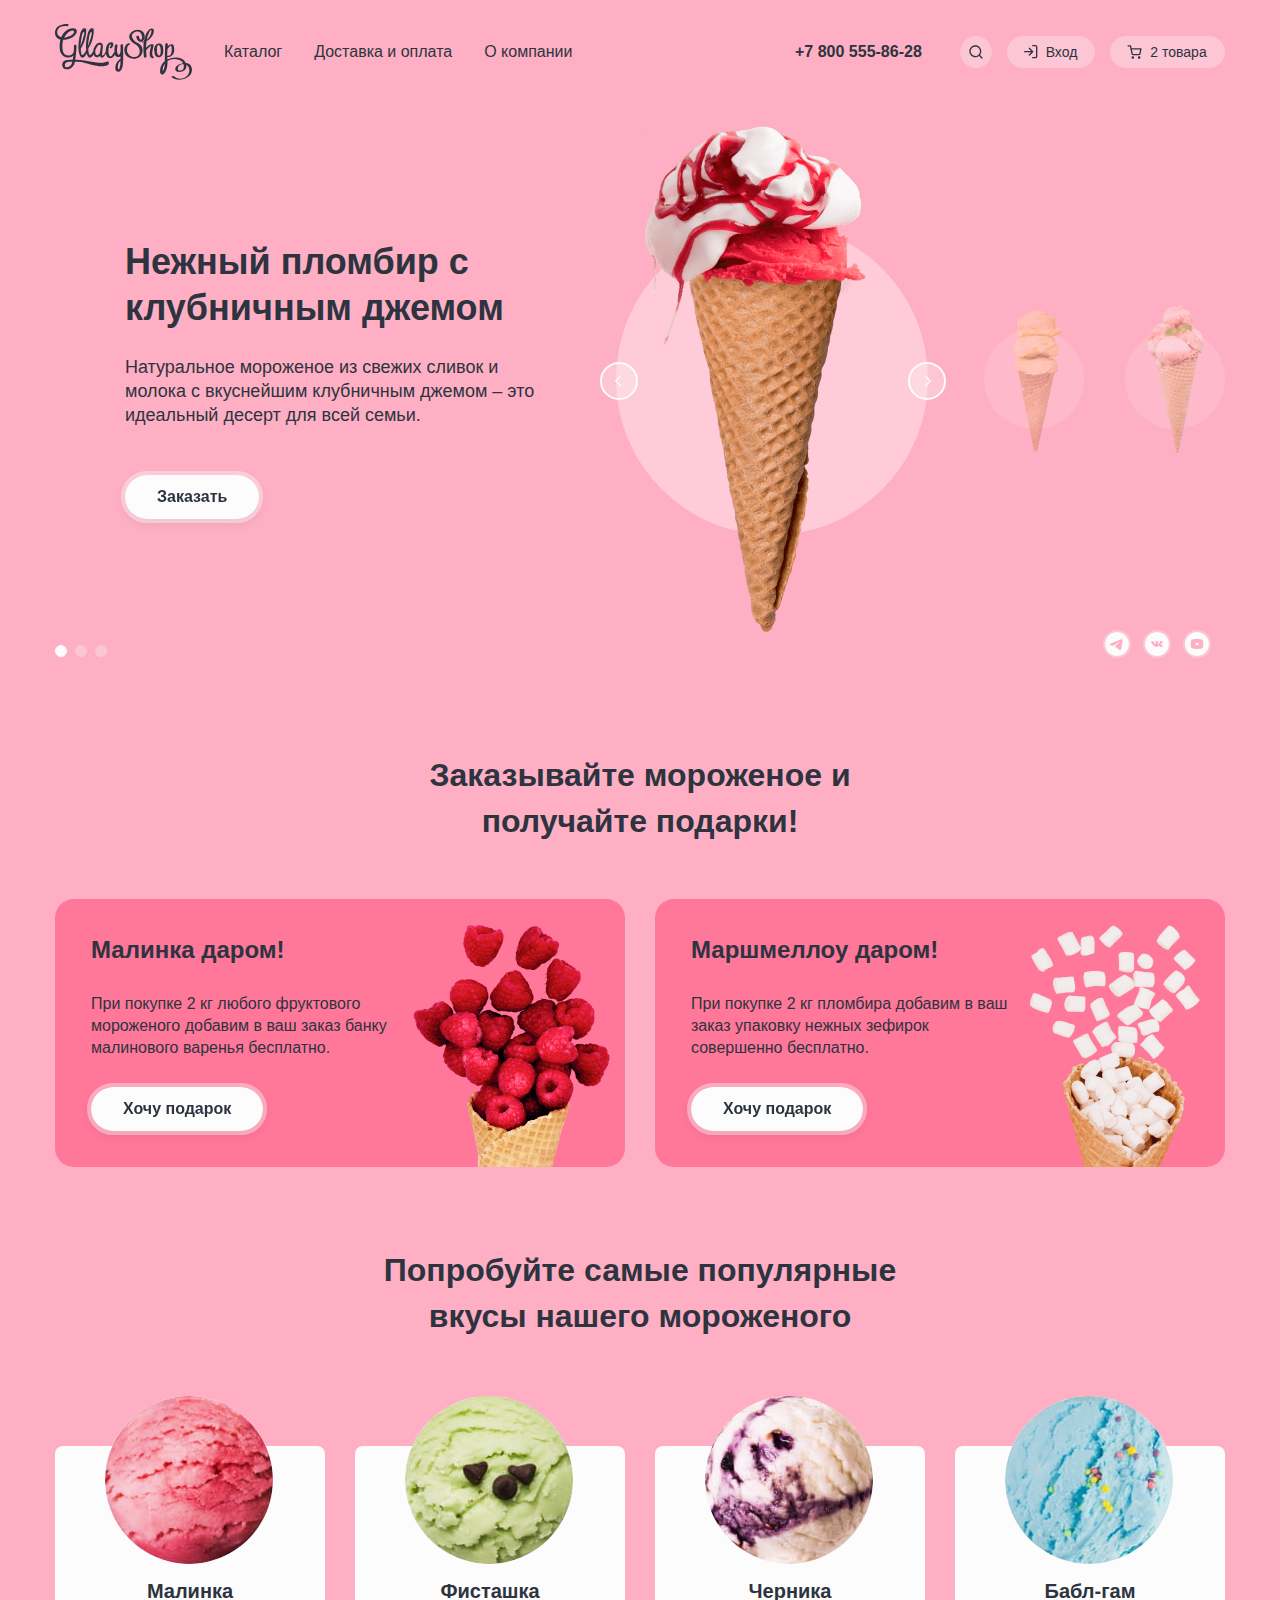
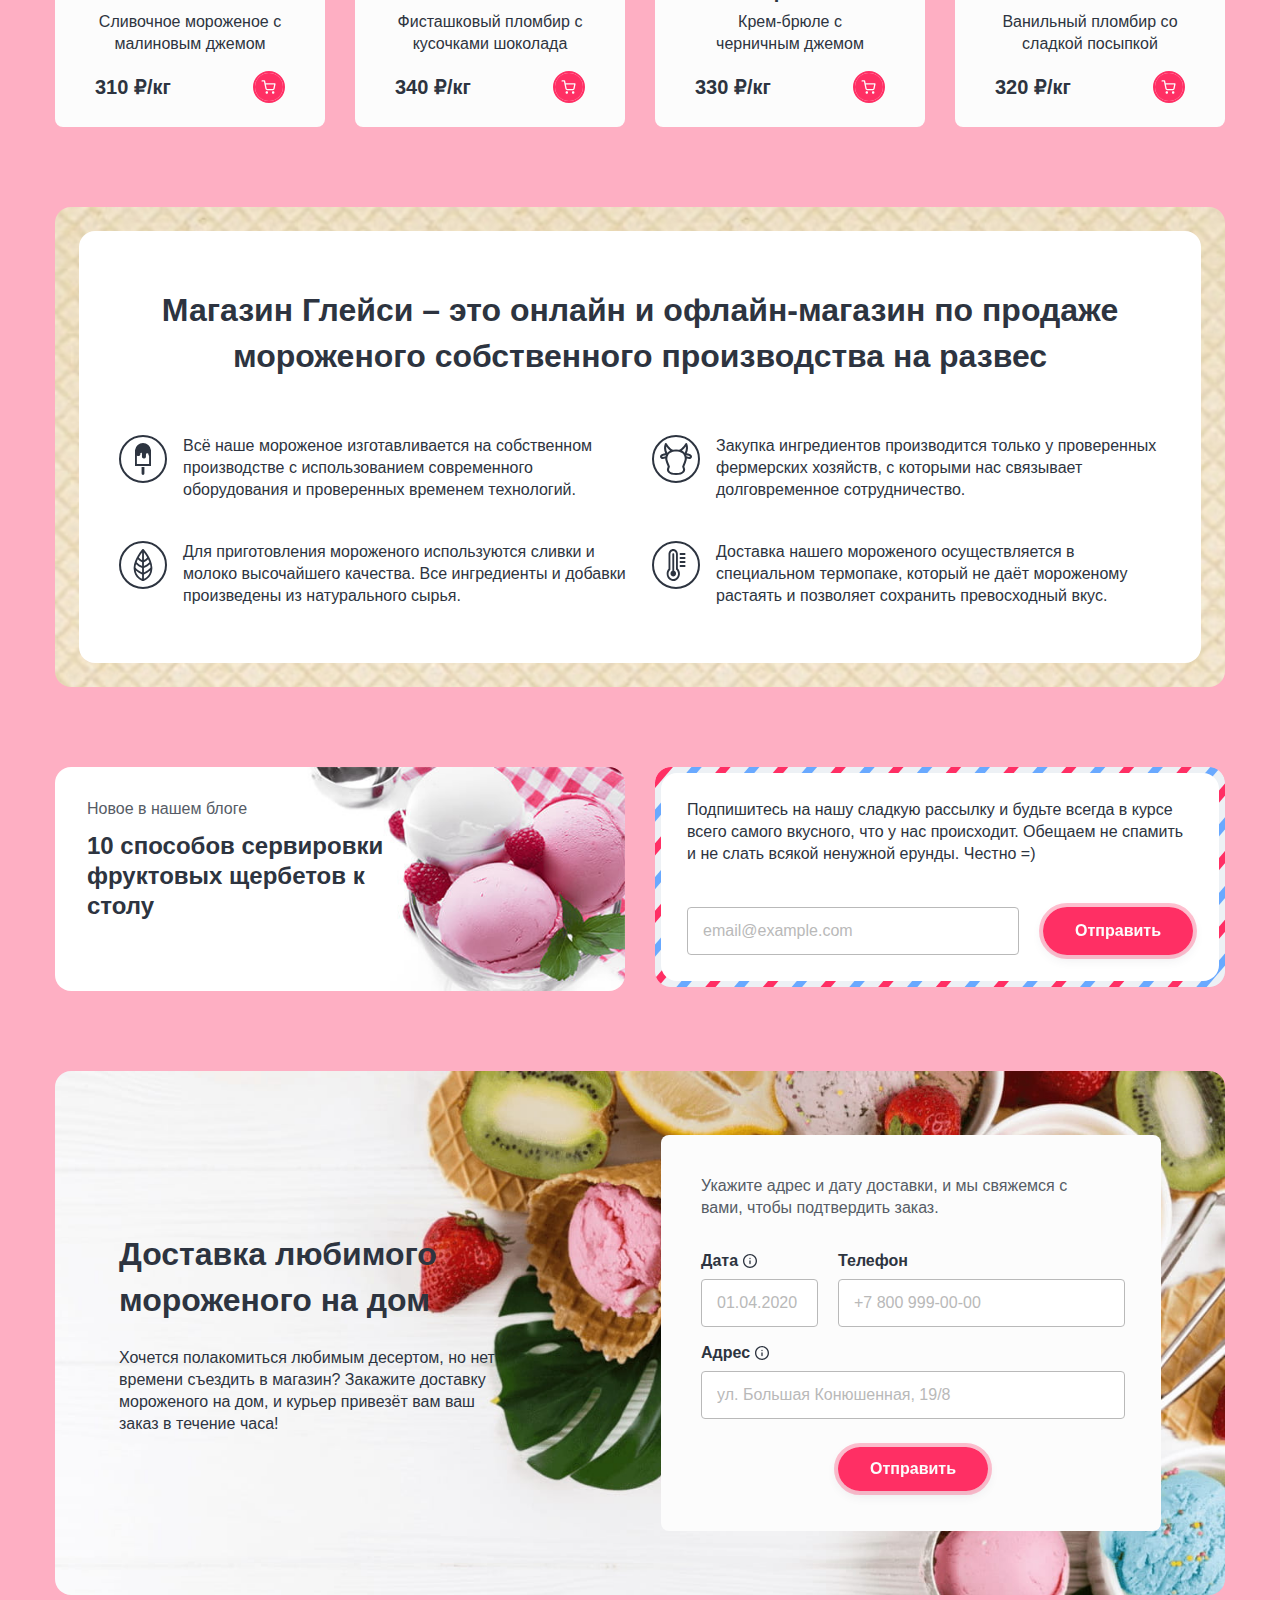
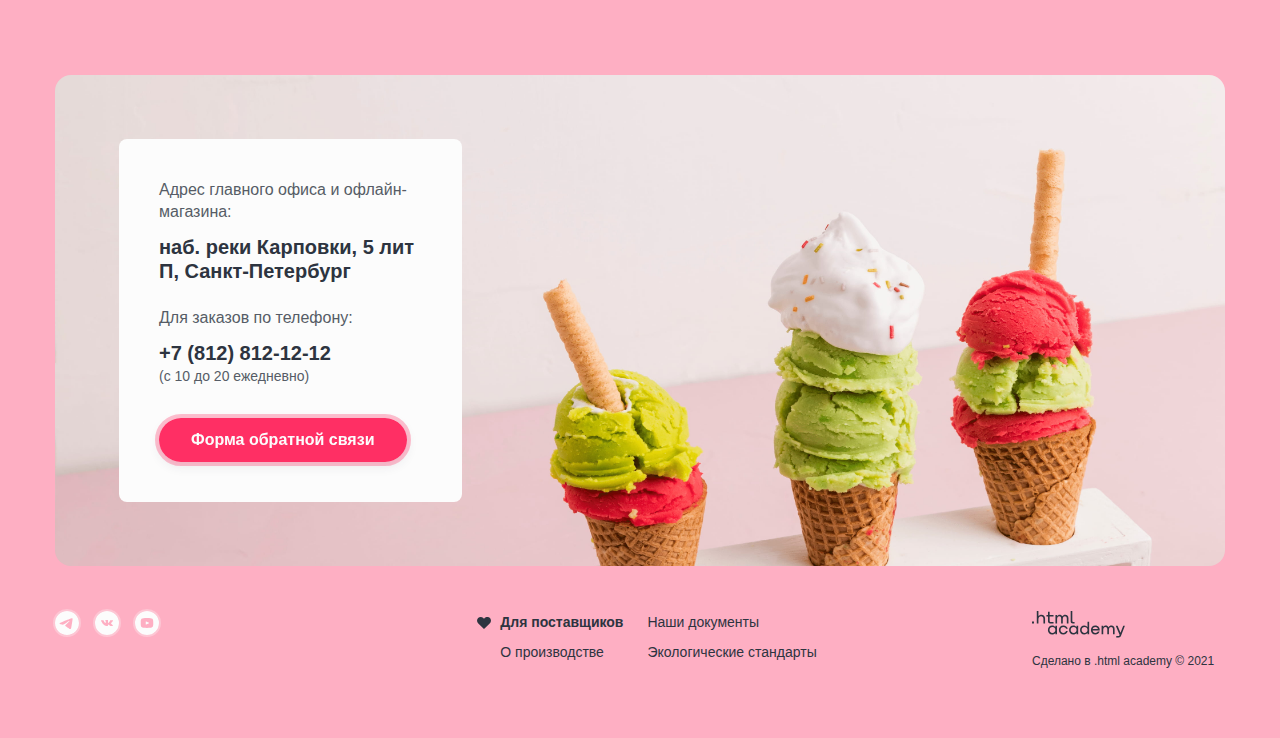
==== commit 3f6e6294: "Merge pull request #7 from jdoroshina/master" ====
--- a/index.html
+++ b/index.html
@@ -17,8 +17,29 @@
               alt="Логотип магазина «GllacyShop».">
           </a>
           <ul class="navigation-list">
+            <!-- Для активации текущего состояния добавить класс navigation-link-current -->
             <li class="navigation-item">
               <a class="navigation-link link-color" href="catalog.html">Каталог</a>
+              <div class="popover popover-navigation">
+                <ul class="popover-content popover-submenu popover-submenu-list">
+                  <!-- Для активации текущего состояния добавить класс popover-submenu-link-current -->
+                  <li class="popover-submenu-item">
+                    <a href="" class="popover-submenu-link popover-submenu-link-marked">Новинки</a>
+                  </li>
+                  <li class="popover-submenu-item">
+                    <a href="" class="popover-submenu-link">Сливочное</a>
+                  </li>
+                  <li class="popover-submenu-item">
+                    <a href="" class="popover-submenu-link">Щербеты</a>
+                  </li>
+                  <li class="popover-submenu-item">
+                    <a href="" class="popover-submenu-link">Фруктовый лед</a>
+                  </li>
+                  <li class="popover-submenu-item">
+                    <a href="" class="popover-submenu-link">Мелорин</a>
+                  </li>
+                </ul>
+              </div>
             </li>
             <li class="navigation-item">
               <a class="navigation-link link-color" href="#">Доставка и оплата</a>
@@ -32,6 +53,7 @@
           <a class="header-contact-link link-color" href="tel:+78128121212">+7 800 555-86-28</a>
         </div>
         <ul class="navigation-user">
+          <!-- Для активации текущего состояния добавить класс navigation-user-link-current -->
           <li class="navigation-user-item">
             <a class="navigation-user-link navigation-user-search link-color" href="#">
               <svg class="navigation-user-icon" aria-hidden="true" focusable="false" width="16" height="16"
@@ -43,8 +65,8 @@
             </a>
             <div class="popover popover-search">
               <form class="popover-search-form" action="https://echo.htmlacademy.ru/" method="post">
-                <lable class="visually-hidden" for="search-bar">Поиск.</lable>
-                <input class="form-field" type="text" id="search-bar" name="search-bar" placeholder="Поиск по сайту">
+                <label class="visually-hidden" for="search-bar">Поиск.</label>
+                <input class="form-field" type="search" id="search-bar" name="search-bar" placeholder="Поиск по сайту">
               </form>
             </div>
           </li>
@@ -57,21 +79,71 @@
               </svg>
               Вход
             </a>
+            <div class="popover">
+              <div class="popover-content popover-login">
+                <h2 class="popover-title">Личный кабинет</h2>
+                <form class="popover-login-form" action="https://echo.htmlacademy.ru/" method="post">
+                  <label class="visually-hidden" for="user-email">Электронный адрес.</label>
+                  <input class="form-field login-field" type="text" id="user-email" name="user-email" placeholder="email@example.com">
+                  <label class="visually-hidden" for="password">Пароль.</label>
+                  <input class="form-field password-field" type="password" id="password" name="password">
+                  <div class="popover-login-inner">
+                    <button class="button button-bright popover-login-submit" type="submit">Войти</button>
+                    <p class="login-links-wrapper">
+                      <a class="login-link" href="#">Забыли пароль?</a>
+                      <a class="login-link" href="#">Регистрация</a>
+                    </p>
+                  </div>
+                </form>
+              </div>
+            </div>
           </li>
           <li class="navigation-user-item">
             <a class="navigation-user-link  navigation-user-cart link-color" href="#">
               <span class="visually-hidden">Корзина.</span>
               2 товара
             </a>
-            <div class="popover popover-cart-empty">
-              <h2 class="visually-hidden">Корзина</h2>
-              <span class="popover-text">Ваша корзина пока пуста</span>
+            <div class="popover">
+              <!-- Для отображения пустой корзины переместить popover-close на блок popover-cart -->
+              <div class="popover-cart">
+                <h2 class="popover-title">Корзина</h2>
+                <ul class="popover-cart-list">
+                  <li class="popover-cart-item">
+                    <p class="popover-cart-product product-raspberry">
+                      <span class="popover-product-title">Малинка</span>
+                      <span class="popover-product-price">1 кг х 310 ₽</span>
+                    </p>
+                    <b class="popover-cart-price">310 ₽</b>
+                    <button class="button-delete" type="button">
+                      <span class="visually-hidden">Удалить.</span>
+                    </button>
+                  </li>
+                  <li class="popover-cart-item">
+                    <p class="popover-cart-product product-bubble-gum">
+                      <span class="popover-product-title">Бабл-гам</span>
+                      <span class="popover-product-price">1,5 кг х 320 ₽</span>
+                    </p>
+                    <b class="popover-cart-price">480 ₽</b>
+                    <button class="button-delete" type="button">
+                      <span class="visually-hidden">Удалить.</span>
+                    </button>
+                  </li>
+                </ul>
+                <div class="popover-cart-inner">
+                  <button class="button button-bright" type="button">Оформить заказ</button>
+                  <b class="popover-cart-total">Итого: 790 ₽</b>
+                </div>
+              </div>
+              <div class="popover-cart-empty popover-close">
+                <h2 class="visually-hidden">Корзина.</h2>
+                <span class="popover-text">Ваша корзина пока пуста</span>
+              </div>
             </div>
           </li>
         </ul>
       </header>
       <main class="main-container main-index">
-        <h1 class="visually-hidden">Магазин мороженого Глейси</h1>
+        <h1 class="visually-hidden">Магазин мороженого Глейси.</h1>
         <section class="slider">
           <ul class="slider-list">
             <li class="slider-item slider-item-current">
@@ -82,26 +154,27 @@
                 <a class="button button-basic slider-button" href="#">Заказать</a>
               </div>
               <ul class="slider-gallery">
+                <!-- Для активации слайдера добавить класс slider-gallery-item-current к slider-gallery-item-->
                 <li class="slider-gallery-item slider-gallery-item-current">
                   <img class="slider-image" src="./images/slider/big-cone-strawberry.png" width="306" height="507"
                     alt="Мороженое пломбир с клубничным джемом в рожке.">
                   <div class="slider-gallery-buttons">
-                    <a class="button slider-gallery-button slider-gallery-button-prev" type="button" href="#">
+                    <a class="button slider-gallery-button slider-gallery-button-prev" href="#">
                       <svg class="slider-gallery-button-icon" aria-hidden="true" focusable="false" width="16"
                         height="16" viewBox="0 0 16 16" fill="currentColor" xmlns="http://www.w3.org/2000/svg">
                         <path fill-rule="evenodd" clip-rule="evenodd"
                           d="M7.13526 2.8647C6.87557 2.605 6.45451 2.605 6.19481 2.8647C5.93511 3.12439 5.93511 3.54545 6.19481 3.80515L10.3961 8.00643L6.19477 12.2077C5.93508 12.4674 5.93508 12.8885 6.19477 13.1482C6.45447 13.4079 6.87553 13.4079 7.13523 13.1482L11.804 8.47944C11.8049 8.47852 11.8058 8.47759 11.8068 8.47666C12.0665 8.21696 12.0665 7.79591 11.8068 7.53621L7.13526 2.8647Z" />
                       </svg>
 
-                      <span class="visually-hidden">Предыдущий слайдер</span>
+                      <span class="visually-hidden">Предыдущий слайдер.</span>
                     </a>
-                    <a class="button slider-gallery-button slider-gallery-button-next" type="button" href="#">
+                    <a class="button slider-gallery-button slider-gallery-button-next" href="#">
                       <svg class="slider-gallery-button-icon" aria-hidden="true" focusable="false" width="16"
                         height="16" viewBox="0 0 16 16" fill="currentColor" xmlns="http://www.w3.org/2000/svg">
                         <path fill-rule="evenodd" clip-rule="evenodd"
                           d="M7.13526 2.8647C6.87557 2.605 6.45451 2.605 6.19481 2.8647C5.93511 3.12439 5.93511 3.54545 6.19481 3.80515L10.3961 8.00643L6.19477 12.2077C5.93508 12.4674 5.93508 12.8885 6.19477 13.1482C6.45447 13.4079 6.87553 13.4079 7.13523 13.1482L11.804 8.47944C11.8049 8.47852 11.8058 8.47759 11.8068 8.47666C12.0665 8.21696 12.0665 7.79591 11.8068 7.53621L7.13526 2.8647Z" />
                       </svg>
-                      <span class="visually-hidden">Следующий слайдер</span>
+                      <span class="visually-hidden">Следующий слайдер.</span>
                     </a>
                   </div>
                 </li>
@@ -134,7 +207,7 @@
                           d="M7.13526 2.8647C6.87557 2.605 6.45451 2.605 6.19481 2.8647C5.93511 3.12439 5.93511 3.54545 6.19481 3.80515L10.3961 8.00643L6.19477 12.2077C5.93508 12.4674 5.93508 12.8885 6.19477 13.1482C6.45447 13.4079 6.87553 13.4079 7.13523 13.1482L11.804 8.47944C11.8049 8.47852 11.8058 8.47759 11.8068 8.47666C12.0665 8.21696 12.0665 7.79591 11.8068 7.53621L7.13526 2.8647Z" />
                       </svg>
 
-                      <span class="visually-hidden">Предыдущий слайдер</span>
+                      <span class="visually-hidden">Предыдущий слайдер.</span>
                     </a>
                     <a class="button slider-gallery-button slider-gallery-button-next" type="button" href="#">
                       <svg class="slider-gallery-button-icon" aria-hidden="true" focusable="false" width="16"
@@ -142,7 +215,7 @@
                         <path fill-rule="evenodd" clip-rule="evenodd"
                           d="M7.13526 2.8647C6.87557 2.605 6.45451 2.605 6.19481 2.8647C5.93511 3.12439 5.93511 3.54545 6.19481 3.80515L10.3961 8.00643L6.19477 12.2077C5.93508 12.4674 5.93508 12.8885 6.19477 13.1482C6.45447 13.4079 6.87553 13.4079 7.13523 13.1482L11.804 8.47944C11.8049 8.47852 11.8058 8.47759 11.8068 8.47666C12.0665 8.21696 12.0665 7.79591 11.8068 7.53621L7.13526 2.8647Z" />
                       </svg>
-                      <span class="visually-hidden">Следующий слайдер</span>
+                      <span class="visually-hidden">Следующий слайдер.</span>
                     </a>
                   </div>
                 </li>
@@ -173,7 +246,7 @@
                   d="M7.13526 2.8647C6.87557 2.605 6.45451 2.605 6.19481 2.8647C5.93511 3.12439 5.93511 3.54545 6.19481 3.80515L10.3961 8.00643L6.19477 12.2077C5.93508 12.4674 5.93508 12.8885 6.19477 13.1482C6.45447 13.4079 6.87553 13.4079 7.13523 13.1482L11.804 8.47944C11.8049 8.47852 11.8058 8.47759 11.8068 8.47666C12.0665 8.21696 12.0665 7.79591 11.8068 7.53621L7.13526 2.8647Z" />
               </svg>
 
-              <span class="visually-hidden">Предыдущий слайдер</span>
+              <span class="visually-hidden">Предыдущий слайдер.</span>
             </a>
             <a class="button slider-gallery-button slider-gallery-button-next" type="button" href="#">
               <svg class="slider-gallery-button-icon" aria-hidden="true" focusable="false" width="16" height="16" viewBox="0 0 16 16" fill="currentColor"
@@ -181,7 +254,7 @@
                 <path fill-rule="evenodd" clip-rule="evenodd"
                   d="M7.13526 2.8647C6.87557 2.605 6.45451 2.605 6.19481 2.8647C5.93511 3.12439 5.93511 3.54545 6.19481 3.80515L10.3961 8.00643L6.19477 12.2077C5.93508 12.4674 5.93508 12.8885 6.19477 13.1482C6.45447 13.4079 6.87553 13.4079 7.13523 13.1482L11.804 8.47944C11.8049 8.47852 11.8058 8.47759 11.8068 8.47666C12.0665 8.21696 12.0665 7.79591 11.8068 7.53621L7.13526 2.8647Z" />
               </svg>
-              <span class="visually-hidden">Следующий слайдер</span>
+              <span class="visually-hidden">Следующий слайдер.</span>
             </a>
           </div>
                 </li>
@@ -195,19 +268,20 @@
             </li> -->
           </ul>
           <ol class="pagination-list slider-pagination">
+            <!-- Для активации текущего состояния добавить класс slider-pagination-button-current -->
             <li class="slider-pagination-item">
               <a class="slider-pagination-button slider-pagination-button-current" href="#">
-                <span class="visually-hidden">1 слайдер</span>
+                <span class="visually-hidden">Cлайдер 1.</span>
               </a>
             </li>
             <li class="slider-pagination-item">
               <a class="slider-pagination-button" href="#">
-                <span class="visually-hidden">2 слайдер</span>
+                <span class="visually-hidden">Cлайдер 2.</span>
               </a>
             </li>
             <li class="slider-pagination-item">
               <a class="slider-pagination-button" href="#">
-                <span class="visually-hidden">3 слайдер</span>
+                <span class="visually-hidden">Cлайдер 3.</span>
               </a>
             </li>
           </ol>
@@ -220,7 +294,7 @@
                     d="M24 12C24 18.627 18.627 24 12 24C5.373 24 0 18.627 0 12C0 5.373 5.373 0 12 0C18.627 0 24 5.373 24 12ZM12.43 8.859C11.263 9.344 8.93 10.349 5.432 11.873C4.864 12.099 4.566 12.32 4.539 12.536C4.493 12.902 4.951 13.046 5.573 13.241C5.658 13.268 5.746 13.295 5.836 13.325C6.449 13.524 7.273 13.757 7.701 13.766C8.09 13.774 8.524 13.614 9.003 13.286C12.271 11.079 13.958 9.964 14.064 9.94C14.139 9.923 14.243 9.901 14.313 9.964C14.383 10.026 14.376 10.144 14.369 10.176C14.323 10.369 12.529 12.038 11.599 12.902C11.309 13.171 11.104 13.362 11.062 13.406C10.968 13.503 10.872 13.596 10.78 13.685C10.21 14.233 9.784 14.645 10.804 15.317C11.294 15.64 11.686 15.907 12.077 16.173C12.504 16.464 12.93 16.754 13.482 17.116C13.622 17.208 13.756 17.303 13.887 17.396C14.384 17.751 14.831 18.069 15.383 18.019C15.703 17.989 16.035 17.688 16.203 16.789C16.6 14.663 17.382 10.059 17.563 8.161C17.574 8.00341 17.5673 7.84509 17.543 7.689C17.5285 7.56293 17.4671 7.44693 17.371 7.364C17.228 7.247 17.006 7.222 16.906 7.224C16.455 7.232 15.763 7.473 12.43 8.859Z"
                     fill="#FCFCFC" />
                 </svg>
-                <span class="visually-hidden">Телеграм</span>
+                <span class="visually-hidden">Телеграм.</span>
               </a>
             </li>
             <li class="social-item">
@@ -231,7 +305,7 @@
                     d="M24 12a12 12 0 1 1-24 0 12 12 0 0 1 24 0Zm-11.41 2.97h-.72s-1.58.09-2.98-1.18C7.37 12.4 6.03 9.65 6.03 9.65s-.07-.18 0-.27c.1-.1.36-.1.36-.1l1.72-.01s.16.02.27.1c.1.05.15.17.15.17s.28.61.65 1.17c.71 1.08 1.05 1.32 1.29 1.2.35-.16.25-1.53.25-1.53s0-.5-.18-.71c-.14-.17-.41-.22-.53-.24-.1-.01.06-.2.26-.3.31-.13.86-.13 1.5-.13.5 0 .65.03.84.07.46.1.44.41.41 1.08l-.02.7v.18c-.01.34-.02.73.23.88.13.07.45 0 1.26-1.19.38-.56.66-1.23.66-1.23s.07-.12.16-.17c.1-.05.24-.04.24-.04h1.8s.54-.06.63.15c.1.23-.2.75-.94 1.61-.7.82-1.03 1.12-1 1.38.01.2.23.38.66.72.89.73 1.13 1.1 1.18 1.2l.01.01c.4.58-.44.62-.44.62l-1.6.02s-.34.06-.8-.2a3.94 3.94 0 0 1-.69-.6c-.33-.34-.65-.66-.91-.58-.45.12-.44.96-.44.96s0 .18-.1.28c-.1.1-.32.12-.32.12Z"
                     fill="#FCFCFC" />
                 </svg>
-                <span class="visually-hidden">Вконтакте</span>
+                <span class="visually-hidden">Вконтакте.</span>
               </a>
             </li>
             <li class="social-item">
@@ -242,7 +316,7 @@
                     d="m14 11.8-2.8-1.32c-.25-.11-.45.01-.45.29v2.46c0 .28.2.4.45.29L14 12.2c.25-.12.25-.3 0-.42ZM12 0a12 12 0 1 0 0 24 12 12 0 0 0 0-24Zm0 16.88c-6.14 0-6.25-.56-6.25-4.88s.1-4.88 6.25-4.88c6.14 0 6.25.56 6.25 4.88s-.1 4.88-6.25 4.88Z"
                     fill="#FCFCFC" />
                 </svg>
-                <span class="visually-hidden">Ютуб</span>
+                <span class="visually-hidden">Ютуб.</span>
               </a>
             </li>
           </ul>
@@ -280,7 +354,7 @@
                     <path fill-rule="evenodd" clip-rule="evenodd"
                       d="M1.16667 1.25C.79847 1.25.5 1.54848.5 1.91667c0 .36819.29848.66666.66667.66666h1.77127l.46743 2.33539a.66396.66396 0 0 0 .01063.0531l.96738 4.83333.00012.00056a1.8254 1.8254 0 0 0 .64571 1.06579c.3319.2672.74674.4098 1.17262.4033h5.62067a1.82555 1.82555 0 0 0 1.8185-1.46965l.001-.00499.9271-4.86144a.6669.6669 0 0 0-.1412-.54985.66678.66678 0 0 0-.5137-.24171H4.61072L4.1381 1.78583C4.07574 1.47426 3.80215 1.25 3.4844 1.25H1.16667Zm4.52431 8.29444L4.87759 5.4805h8.23081l-.7756 4.06686a.4923.4923 0 0 1-.1737.28555.4923.4923 0 0 1-.3181.10871v-.00013H6.19614v-.00012l-.01277.00025a.49218.49218 0 0 1-.4922-.39622l-.00019-.00096ZM4.55739 13.5054c0-.6879.55771-1.2457 1.24568-1.2457.68798 0 1.24569.5578 1.24569 1.2457 0 .688-.55771 1.2457-1.24569 1.2457-.68797 0-1.24568-.5577-1.24568-1.2457Zm6.37331 0c0-.6879.5577-1.2457 1.2457-1.2457.688 0 1.2457.5578 1.2457 1.2457 0 .688-.5577 1.2457-1.2457 1.2457-.688 0-1.2457-.5577-1.2457-1.2457Z" />
                   </svg>
-                  <span class="visually-hidden">В корзину</span>
+                  <span class="visually-hidden">В корзину.</span>
                 </a>
               </p>
             </li>
@@ -297,7 +371,7 @@
                     <path fill-rule="evenodd" clip-rule="evenodd"
                       d="M1.16667 1.25C.79847 1.25.5 1.54848.5 1.91667c0 .36819.29848.66666.66667.66666h1.77127l.46743 2.33539a.66396.66396 0 0 0 .01063.0531l.96738 4.83333.00012.00056a1.8254 1.8254 0 0 0 .64571 1.06579c.3319.2672.74674.4098 1.17262.4033h5.62067a1.82555 1.82555 0 0 0 1.8185-1.46965l.001-.00499.9271-4.86144a.6669.6669 0 0 0-.1412-.54985.66678.66678 0 0 0-.5137-.24171H4.61072L4.1381 1.78583C4.07574 1.47426 3.80215 1.25 3.4844 1.25H1.16667Zm4.52431 8.29444L4.87759 5.4805h8.23081l-.7756 4.06686a.4923.4923 0 0 1-.1737.28555.4923.4923 0 0 1-.3181.10871v-.00013H6.19614v-.00012l-.01277.00025a.49218.49218 0 0 1-.4922-.39622l-.00019-.00096ZM4.55739 13.5054c0-.6879.55771-1.2457 1.24568-1.2457.68798 0 1.24569.5578 1.24569 1.2457 0 .688-.55771 1.2457-1.24569 1.2457-.68797 0-1.24568-.5577-1.24568-1.2457Zm6.37331 0c0-.6879.5577-1.2457 1.2457-1.2457.688 0 1.2457.5578 1.2457 1.2457 0 .688-.5577 1.2457-1.2457 1.2457-.688 0-1.2457-.5577-1.2457-1.2457Z" />
                   </svg>
-                  <span class="visually-hidden">В корзину</span>
+                  <span class="visually-hidden">В корзину.</span>
                 </a>
               </p>
             </li>
@@ -331,7 +405,7 @@
                     <path fill-rule="evenodd" clip-rule="evenodd"
                       d="M1.16667 1.25C.79847 1.25.5 1.54848.5 1.91667c0 .36819.29848.66666.66667.66666h1.77127l.46743 2.33539a.66396.66396 0 0 0 .01063.0531l.96738 4.83333.00012.00056a1.8254 1.8254 0 0 0 .64571 1.06579c.3319.2672.74674.4098 1.17262.4033h5.62067a1.82555 1.82555 0 0 0 1.8185-1.46965l.001-.00499.9271-4.86144a.6669.6669 0 0 0-.1412-.54985.66678.66678 0 0 0-.5137-.24171H4.61072L4.1381 1.78583C4.07574 1.47426 3.80215 1.25 3.4844 1.25H1.16667Zm4.52431 8.29444L4.87759 5.4805h8.23081l-.7756 4.06686a.4923.4923 0 0 1-.1737.28555.4923.4923 0 0 1-.3181.10871v-.00013H6.19614v-.00012l-.01277.00025a.49218.49218 0 0 1-.4922-.39622l-.00019-.00096ZM4.55739 13.5054c0-.6879.55771-1.2457 1.24568-1.2457.68798 0 1.24569.5578 1.24569 1.2457 0 .688-.55771 1.2457-1.24569 1.2457-.68797 0-1.24568-.5577-1.24568-1.2457Zm6.37331 0c0-.6879.5577-1.2457 1.2457-1.2457.688 0 1.2457.5578 1.2457 1.2457 0 .688-.5577 1.2457-1.2457 1.2457-.688 0-1.2457-.5577-1.2457-1.2457Z" />
                   </svg>
-                  <span class="visually-hidden">В корзину</span>
+                  <span class="visually-hidden">В корзину.</span>
                 </a>
               </p>
             </li>
@@ -362,13 +436,13 @@
             <h2 class="blog-news-title">Новое в нашем блоге</h2>
             <article class="blog-article">
               <a class="article-link" href="#">
-                <h1 class="article-title">10 способов сервировки фруктовых щербетов к столу</h1>
+                <h3 class="article-title">10 способов сервировки фруктовых щербетов к столу</h3>
               </a>
             </article>
           </section>
           <div class="subscription-wrapper">
             <section class="subscription">
-              <h2 class="visually-hidden">Подпишитесь на рассылку</h2>
+              <h2 class="visually-hidden">Подпишитесь на рассылку.</h2>
               <p class="subscription-description">Подпишитесь на нашу сладкую рассылку и будьте всегда в курсе всего
                 самого вкусного, что у нас происходит. Обещаем не спамить и не слать всякой ненужной ерунды. Честно =)
               </p>
@@ -417,7 +491,7 @@
                       <path fill-rule="evenodd" clip-rule="evenodd"
                         d="M8.00027 2.33333C4.87051 2.33333 2.33333 4.87051 2.33333 8.00027C2.33333 11.13 4.87051 13.6672 8.00027 13.6672C11.13 13.6672 13.6672 11.13 13.6672 8.00027C13.6672 4.87051 11.13 2.33333 8.00027 2.33333ZM1 8.00027C1 4.13413 4.13413 1 8.00027 1C11.8664 1 15.0005 4.13413 15.0005 8.00027C15.0005 11.8664 11.8664 15.0005 8.00027 15.0005C4.13413 15.0005 1 11.8664 1 8.00027ZM8 7.33333C8.36819 7.33333 8.66667 7.63181 8.66667 8V10.5334C8.66667 10.9016 8.36819 11.2001 8 11.2001C7.63181 11.2001 7.33333 10.9016 7.33333 10.5334V8C7.33333 7.63181 7.63181 7.33333 8 7.33333ZM8 4.80013C7.63181 4.80013 7.33333 5.09861 7.33333 5.4668C7.33333 5.83499 7.63181 6.13346 8 6.13346H8.00667C8.37486 6.13346 8.67333 5.83499 8.67333 5.4668C8.67333 5.09861 8.37486 4.80013 8.00667 4.80013H8Z" />
                     </svg>
-                    <span class="tooltip-text" role="tooltip" id="tooltip-label">Введите название улицы, дома и квартиры</span>
+                    <span class="tooltip-text" role="tooltip" id="tooltip-text">Введите название улицы, дома и квартиры</span>
                   </button>
                 </span>
                 <input class="form-field" type="text" id="user-address" name="user-address"
@@ -428,7 +502,7 @@
           </div>
         </section>
         <section class="contacts">
-          <h2 class="visually-hidden">Контакты</h2>
+          <h2 class="visually-hidden">Контакты.</h2>
           <address class="contacts-wrapper">
             <p class="contacts-description">Адрес главного офиса и офлайн-магазина:</p>
             <b class="contacts-address">наб. реки Карповки, 5 лит П, Санкт-Петербург</b>
@@ -441,7 +515,7 @@
       </main>
       <footer class="page-footer">
         <section class="footer-social">
-          <h2 class="visually-hidden">Мы в соцсетях</h2>
+          <h2 class="visually-hidden">Мы в соцсетях.</h2>
           <ul class="social-list">
             <li class="social-item">
               <a class="social-link" href="https://t.me/htmlacademy">
@@ -451,7 +525,7 @@
                     d="M24 12C24 18.627 18.627 24 12 24C5.373 24 0 18.627 0 12C0 5.373 5.373 0 12 0C18.627 0 24 5.373 24 12ZM12.43 8.859C11.263 9.344 8.93 10.349 5.432 11.873C4.864 12.099 4.566 12.32 4.539 12.536C4.493 12.902 4.951 13.046 5.573 13.241C5.658 13.268 5.746 13.295 5.836 13.325C6.449 13.524 7.273 13.757 7.701 13.766C8.09 13.774 8.524 13.614 9.003 13.286C12.271 11.079 13.958 9.964 14.064 9.94C14.139 9.923 14.243 9.901 14.313 9.964C14.383 10.026 14.376 10.144 14.369 10.176C14.323 10.369 12.529 12.038 11.599 12.902C11.309 13.171 11.104 13.362 11.062 13.406C10.968 13.503 10.872 13.596 10.78 13.685C10.21 14.233 9.784 14.645 10.804 15.317C11.294 15.64 11.686 15.907 12.077 16.173C12.504 16.464 12.93 16.754 13.482 17.116C13.622 17.208 13.756 17.303 13.887 17.396C14.384 17.751 14.831 18.069 15.383 18.019C15.703 17.989 16.035 17.688 16.203 16.789C16.6 14.663 17.382 10.059 17.563 8.161C17.574 8.00341 17.5673 7.84509 17.543 7.689C17.5285 7.56293 17.4671 7.44693 17.371 7.364C17.228 7.247 17.006 7.222 16.906 7.224C16.455 7.232 15.763 7.473 12.43 8.859Z"
                     fill="#FCFCFC" />
                 </svg>
-                <span class="visually-hidden">Телеграм</span>
+                <span class="visually-hidden">Телеграм.</span>
               </a>
             </li>
             <li class="social-item">
@@ -462,7 +536,7 @@
                     d="M24 12a12 12 0 1 1-24 0 12 12 0 0 1 24 0Zm-11.41 2.97h-.72s-1.58.09-2.98-1.18C7.37 12.4 6.03 9.65 6.03 9.65s-.07-.18 0-.27c.1-.1.36-.1.36-.1l1.72-.01s.16.02.27.1c.1.05.15.17.15.17s.28.61.65 1.17c.71 1.08 1.05 1.32 1.29 1.2.35-.16.25-1.53.25-1.53s0-.5-.18-.71c-.14-.17-.41-.22-.53-.24-.1-.01.06-.2.26-.3.31-.13.86-.13 1.5-.13.5 0 .65.03.84.07.46.1.44.41.41 1.08l-.02.7v.18c-.01.34-.02.73.23.88.13.07.45 0 1.26-1.19.38-.56.66-1.23.66-1.23s.07-.12.16-.17c.1-.05.24-.04.24-.04h1.8s.54-.06.63.15c.1.23-.2.75-.94 1.61-.7.82-1.03 1.12-1 1.38.01.2.23.38.66.72.89.73 1.13 1.1 1.18 1.2l.01.01c.4.58-.44.62-.44.62l-1.6.02s-.34.06-.8-.2a3.94 3.94 0 0 1-.69-.6c-.33-.34-.65-.66-.91-.58-.45.12-.44.96-.44.96s0 .18-.1.28c-.1.1-.32.12-.32.12Z"
                     fill="#FCFCFC" />
                 </svg>
-                <span class="visually-hidden">Вконтакте</span>
+                <span class="visually-hidden">Вконтакте.</span>
               </a>
             </li>
             <li class="social-item">
@@ -473,13 +547,13 @@
                     d="m14 11.8-2.8-1.32c-.25-.11-.45.01-.45.29v2.46c0 .28.2.4.45.29L14 12.2c.25-.12.25-.3 0-.42ZM12 0a12 12 0 1 0 0 24 12 12 0 0 0 0-24Zm0 16.88c-6.14 0-6.25-.56-6.25-4.88s.1-4.88 6.25-4.88c6.14 0 6.25.56 6.25 4.88s-.1 4.88-6.25 4.88Z"
                     fill="#FCFCFC" />
                 </svg>
-                <span class="visually-hidden">Ютуб</span>
+                <span class="visually-hidden">Ютуб.</span>
               </a>
             </li>
           </ul>
         </section>
         <section class="footer-about-us">
-          <h2 class="visually-hidden">О нас</h2>
+          <h2 class="visually-hidden">О нас.</h2>
           <ul class="footer-about-us-list">
             <li class="footer-about-us-item">
               <a class="footer-about-us-link footer-about-us-link-marked" href="#">Для поставщиков</a>
@@ -496,7 +570,7 @@
           </ul>
         </section>
         <section class="footer-copyright">
-          <h2 class="visually-hidden">Разработка сайта</h2>
+          <h2 class="visually-hidden">Разработка сайта.</h2>
           <img class="copyright-logo" src="./images/logo-htmlacademy.svg" width="93" height="27"
             alt="Логотип «Html Academy».">
           <p class="copyright-description">Сделано в <a class="copyright-link link-color"
@@ -507,7 +581,7 @@
     </div>
     <div class="modal-container modal-container-close">
       <div class="modal modal-feedback">
-        <button class="modal-close-button" type="menu">
+        <button class="modal-close-button" type="button">
           <span class="visually-hidden">Закрыть.</span>
         </button>
         <section class="modal-content">
@@ -515,8 +589,8 @@
           <form class="modal-form" action="https://echo.htmlacademy.ru/" method="post">
             <label class="visually-hidden" for="user-name">Имя и фамилия.</label>
             <input class="form-field feedback-form-field" type="text" id="user-name" name="user-name" placeholder="Имя и фамилия">
-            <label class="visually-hidden" for="user-email">Электронный адрес.</label>
-            <input class="form-field feedback-form-field" type="text" id="user-email"  name="user-email" placeholder="email@example.com">
+            <label class="visually-hidden" for="modal-user-email">Электронный адрес.</label>
+            <input class="form-field feedback-form-field" type="text" id="modal-user-email" name="user-email" placeholder="email@example.com">
             <label class="visually-hidden" for="user-message">Ваше сообщение.</label>
             <textarea class="form-field feddback-form-field" id="user-message" rows="6" placeholder="В свободной форме"></textarea>
             <button class="button button-bright feedback-form-submit" type="submit">Отправить</button>
--- a/styles/styles.css
+++ b/styles/styles.css
@@ -196,6 +196,74 @@
   box-shadow: 0 15px 40px rgba(45, 52, 64, 0.12);
 }
 
+.popover-title {
+  align-self: start;
+  margin: 0;
+  font-size: 24px;
+  line-height: 30px;
+}
+
+/* Popover submenu */
+
+.popover-navigation {
+  top: 44px;
+  left: 0;
+  min-width: 135px;
+}
+
+.popover-submenu {
+  display: flex;
+  flex-direction: column;
+  margin: 0;
+  padding: 8px 0;
+  text-align: start;
+  list-style-type: none;
+}
+
+.popover-submenu-link {
+  display: flex;
+  padding-top: 6px;
+  padding-bottom: 6px;
+  padding-left: 16px;
+  font-size: 14px;
+  line-height: 20px;
+  font-weight: 400;
+  color: #2d3440;
+  text-decoration: none;
+}
+
+.popover-submenu-link:hover,
+.popover-submenu-link:focus {
+  background-color: #ffcbd8;
+  outline: none;
+}
+
+.popover-submenu-link:active {
+  background-color: #ff7799;
+}
+
+.popover-submenu-link-current {
+  color: #fcfcfc;
+  background-color: #ff4a78;
+}
+
+.popover-submenu-link-marked {
+  position: relative;
+  padding-top: 8px;
+  padding-bottom: 16px;
+  font-weight: 700;
+}
+
+.popover-submenu-link-marked::after {
+  content: "";
+  position: absolute;
+  bottom: 4px;
+  width: 103px;
+  height: 1px;
+  background-color: #b9b9b9;
+}
+
+/* Popover search */
 .popover-search {
   width: 356px;
   padding: 24px 16px;
@@ -206,7 +274,151 @@
   flex-direction: column;
 }
 
+.form-field[type="search"] {
+  position: relative;
+}
+
+.form-field[type="search"]::-webkit-search-cancel-button {
+  position: absolute;
+  right: 10px;
+
+  -webkit-appearance: none;
+  height: 16px;
+  width: 16px;
+  background-color: transparent;
+  background-image: url("../images/cross.svg");
+  background-repeat: no-repeat;
+  background-position: center;
+  opacity: 0.4;
+}
+
+/* Popover login */
+.popover-login {
+  display: flex;
+  flex-direction: column;
+  row-gap: 32px;
+  width: 420px;
+  padding: 48px;
+  box-sizing: border-box;
+}
+
+.popover-login-form {
+  display: flex;
+  flex-direction: column;
+  gap: 16px;
+}
+
+.popover-login-inner {
+  display: flex;
+  flex-wrap: wrap;
+  gap: 18px;
+  align-self: flex-start;
+  margin-top: 8px;
+}
+
+.popover-login-submit {
+  align-self: center;
+}
+
+.login-links-wrapper {
+  display: flex;
+  flex-direction: column;
+  justify-content: space-between;
+  align-items: flex-start;
+  margin: 0;
+  font-size: 14px;
+  line-height: 20px;
+  font-weight: 400;
+}
+
+.login-link {
+  color: #2d3440;
+  border: 1px solid transparent;
+  border-bottom: 1px solid #2d3440;
+  text-decoration: none;
+}
+
+.login-link:focus {
+  outline: 2px solid #2d3440;
+}
+
+/* Popovers cart */
+.popover-cart {
+  display: flex;
+  flex-direction: column;
+  row-gap: 32px;
+  width: 441px;
+  padding: 48px;
+}
+
+.popover-cart-item {
+  display: grid;
+  grid-template-columns: 1fr 1fr min-content;
+  justify-content: start;
+  align-items: center;
+}
+
+.popover-cart-item + .popover-cart-item {
+  margin-top: 24px;
+}
+
+.popover-cart-list {
+  margin: 0;
+  padding: 0;
+  padding-bottom: 32px;
+  border-bottom: 1px solid #e7e7e7;
+}
+
+.popover-cart-product {
+  display: flex;
+  flex-direction: column;
+  row-gap: 4px;
+  max-width: 226px;
+  margin: 0;
+  padding-left: 62px;
+  background-position: left center;
+  background-repeat: no-repeat;
+  background-size: 46px 46px;
+}
+
+.product-raspberry {
+  background-image: url("../images/catalog/raspberry.jpg");
+}
+
+.product-bubble-gum {
+  background-image: url("../images/catalog/bubble-gum.jpg");
+}
+
+.popover-product-price {
+  font-size: 14px;
+  line-height: 20px;
+  font-weight: 400;
+  color: #b9b9b9;
+}
+
+.button-delete {
+  width: 16px;
+  height: 16px;
+  background-color: transparent;
+  background-image: url("../images/cross.svg");
+  background-position: center;
+  background-repeat: no-repeat;
+  border: none;
+  cursor: pointer;
+}
+
+.button-delete:focus {
+  outline: 2px solid #2d3440;
+}
+
+.popover-cart-inner {
+  display: flex;
+  justify-content: space-between;
+  align-items: center;
+}
+
 .popover-cart-empty {
+  /* display: none; */
   width: 288px;
   padding: 48px 0;
 }
@@ -217,6 +429,10 @@
   line-height: 30px;
 }
 
+.popover-close {
+  display: none;
+}
+
 /* Header */
 .page-header {
   display: flex;
@@ -253,6 +469,14 @@
   margin: 0;
   padding: 0;
   list-style-type: none;
+}
+
+.navigation-item {
+  position: relative;
+}
+
+.navigation-item:focus-within .popover {
+  display: block;
 }
 
 .navigation-link {
@@ -300,6 +524,10 @@
 
 .header-contact-link:hover {
   opacity: 0.5;
+}
+
+.header-contact-link:focus {
+  outline: 2px solid #2d3440;
 }
 
 .navigation-user {
@@ -904,17 +1132,21 @@
   color: #565c66;
 }
 
-.article-link {
-  color: #2d3440;
-  text-decoration: none;
-}
-
 .article-title {
   margin-top: 0;
   margin-bottom: 0;
   font-size: 24px;
   line-height: 30px;
   font-weight: 700;
+}
+
+.article-link {
+  color: #2d3440;
+  text-decoration: none;
+}
+
+.article-link:hover {
+  opacity: 0.5;
 }
 
 /* Subscription */
@@ -966,9 +1198,11 @@
   border: 1px solid #2d3440;
 }
 
-.form-field:focus {
+.form-field:focus,
+.form-field:focus-visible {
   padding: 12px 14px;
   border: 2px solid #2d3440;
+  outline: none;
 }
 
 .form-field-error {
@@ -1111,7 +1345,13 @@
   fill: #2d3440;
 }
 
-.tooltip-toggle:hover .tooltip-icon {
+.tooltip-toggle:focus-visible {
+  outline: none;
+}
+
+.tooltip-toggle:hover .tooltip-icon,
+.tooltip-toggle:focus .tooltip-icon,
+.tooltip-toggle:focus-visible .tooltip-icon {
   fill: rgb(45, 52, 64, 0.5);
 }
 
@@ -1258,7 +1498,7 @@
 
 .social-link:focus {
   background-color: #2d3440;
-  outline: 2px solid #2D3440;
+  outline: 2px solid #2d3440;
 }
 
 .footer-about-us-list {
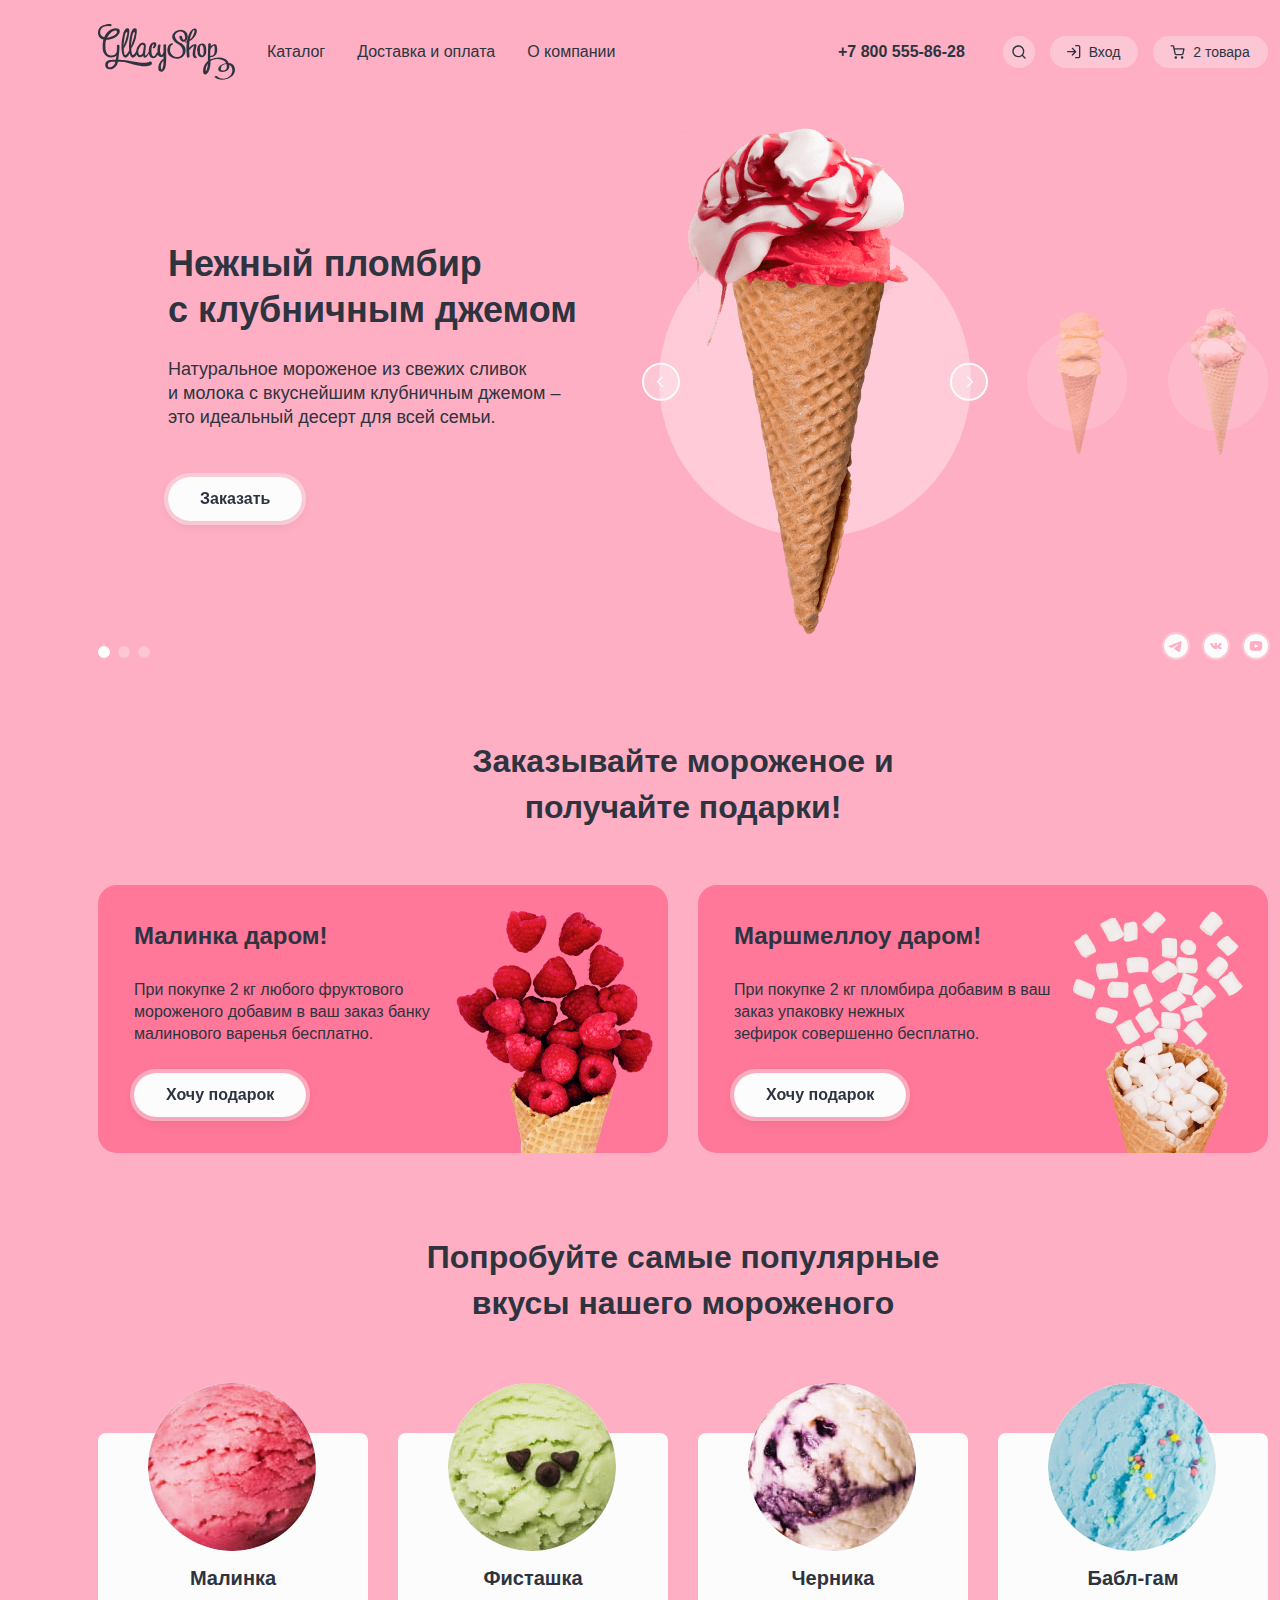
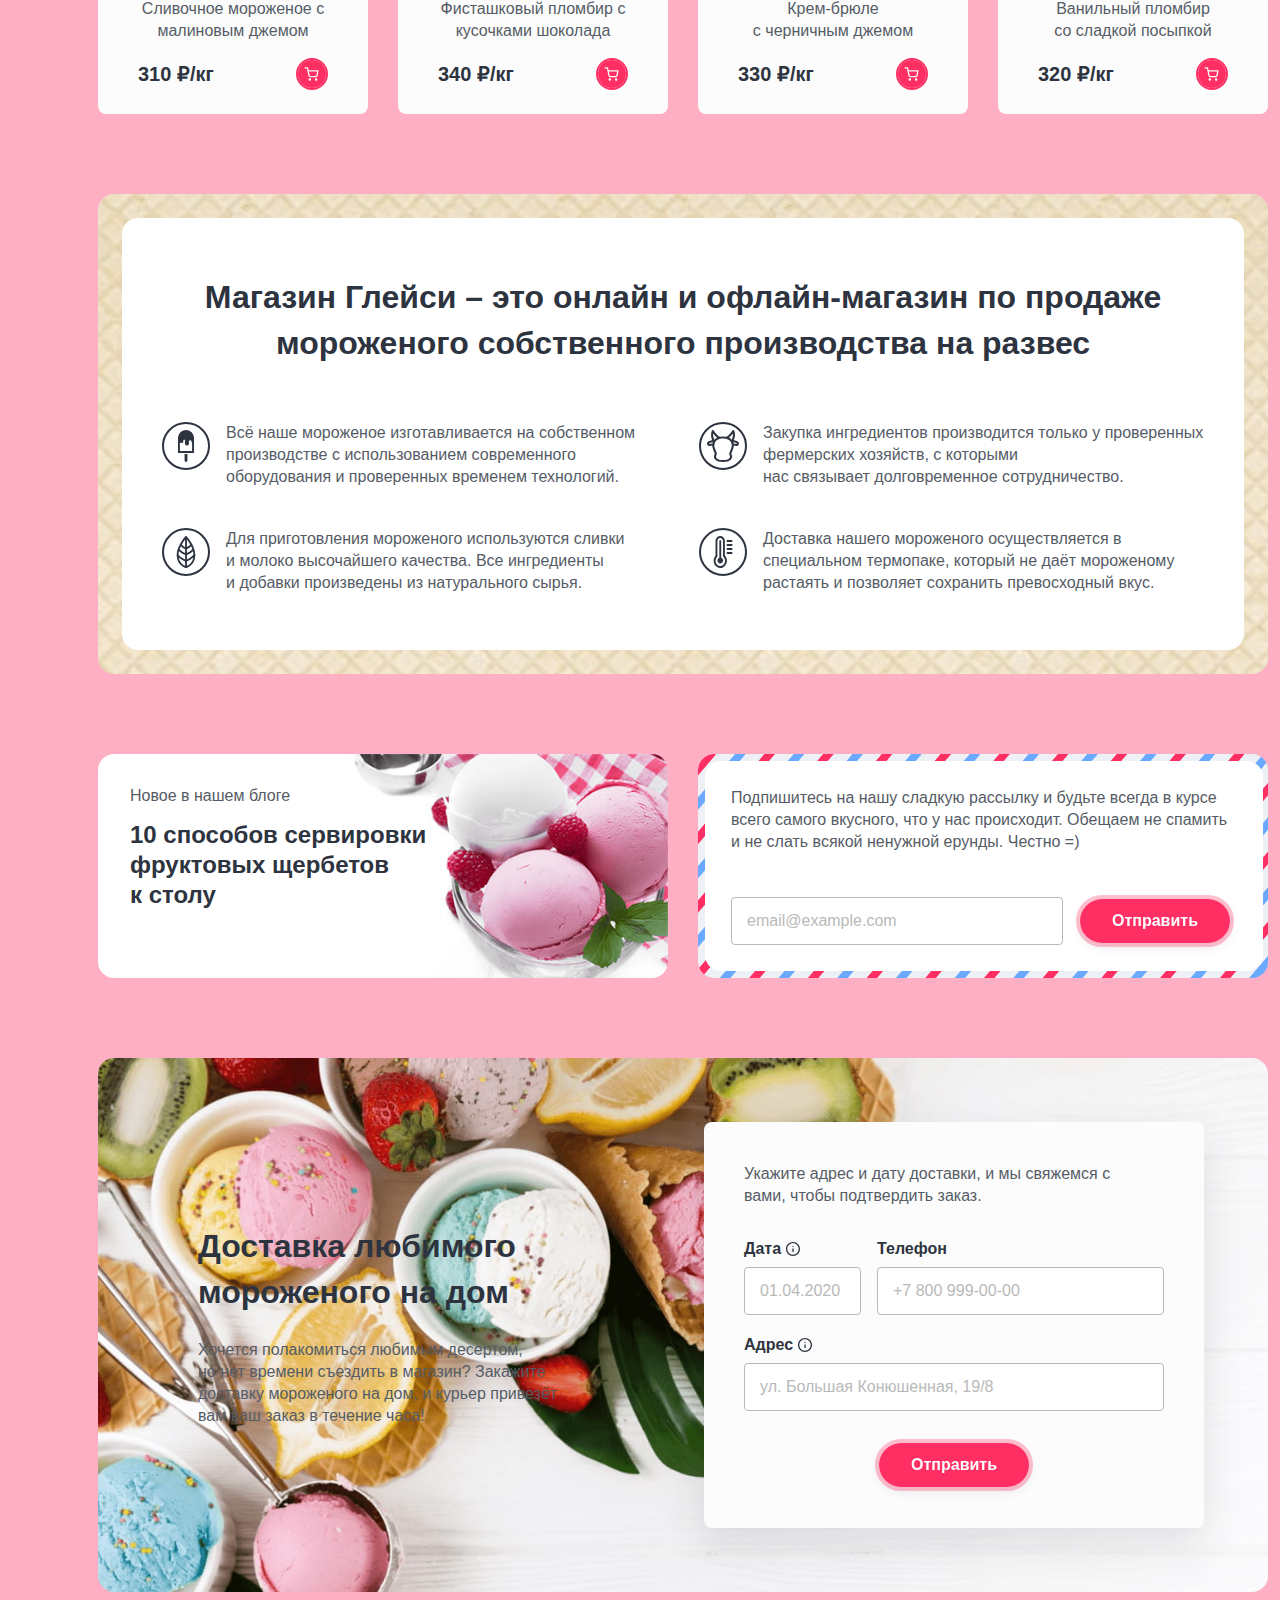
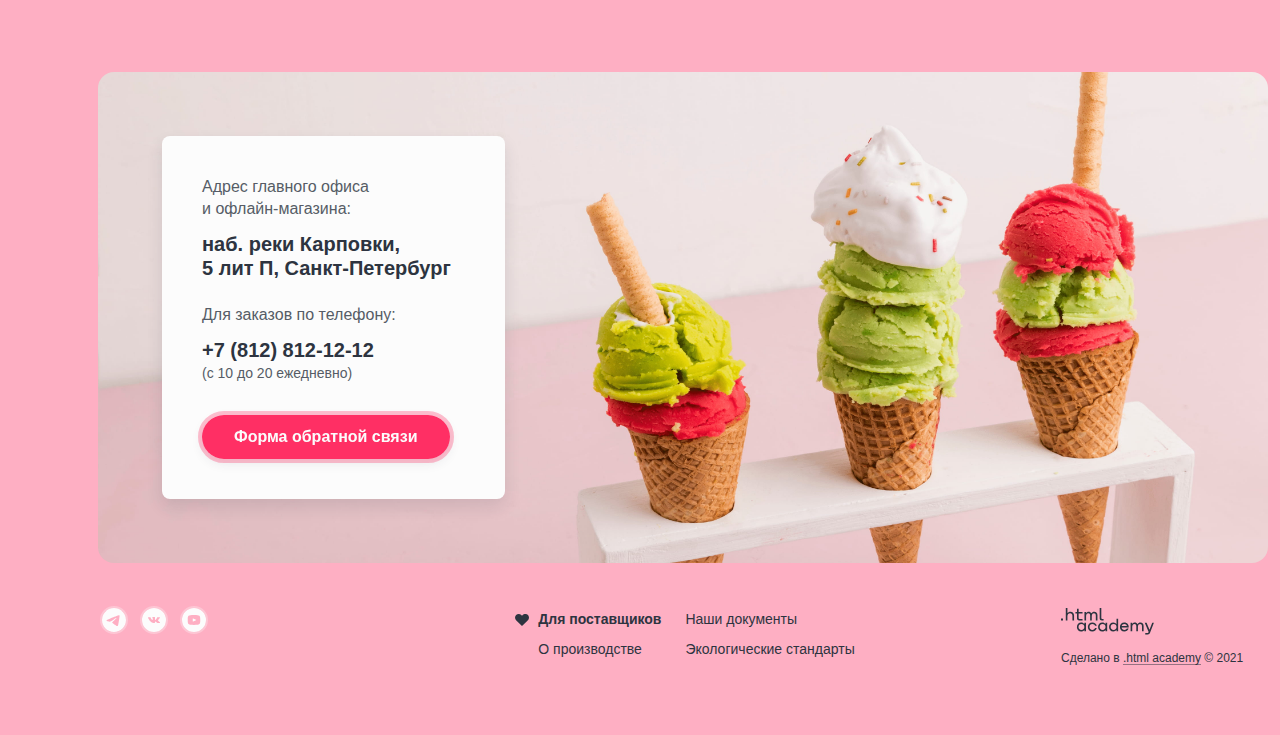
==== commit 9b7a83dd: "Правки главной страницы по pixel perfect" ====
--- a/index.html
+++ b/index.html
@@ -5,7 +5,8 @@
     <meta charset="utf-8">
     <title>HTML Academy: Глейси</title>
     <link rel="stylesheet" href="./styles/styles.css">
-    <link rel="stylesheet" href="./styles/outline.css">
+    <link rel="icon" href="favicon.ico">
+    <link rel="icon" type="image/png" href="images/favicon.png">
   </head>
 
   <body>
@@ -84,7 +85,8 @@
                 <h2 class="popover-title">Личный кабинет</h2>
                 <form class="popover-login-form" action="https://echo.htmlacademy.ru/" method="post">
                   <label class="visually-hidden" for="user-email">Электронный адрес.</label>
-                  <input class="form-field login-field" type="text" id="user-email" name="user-email" placeholder="email@example.com">
+                  <input class="form-field login-field" type="text" id="user-email" name="user-email"
+                    placeholder="email@example.com">
                   <label class="visually-hidden" for="password">Пароль.</label>
                   <input class="form-field password-field" type="password" id="password" name="password">
                   <div class="popover-login-inner">
@@ -146,15 +148,16 @@
         <h1 class="visually-hidden">Магазин мороженого Глейси.</h1>
         <section class="slider">
           <ul class="slider-list">
+            <!-- Для активации слайдера добавить класс slider-item-current к slider-item -->
             <li class="slider-item slider-item-current">
               <div class="slider-inner">
-                <h2 class="slider-title">Нежный пломбир с клубничным джемом</h2>
-                <p class="slider-description">Натуральное мороженое из свежих сливок и молока с вкуснейшим клубничным
-                  джемом – это идеальный десерт для всей семьи.</p>
+                <h2 class="slider-title">Нежный пломбир с&nbsp;клубничным джемом</h2>
+                <p class="slider-description">Натуральное мороженое из&nbsp;свежих сливок и&nbsp;молока
+                  с&nbsp;вкуснейшим клубничным джемом – это идеальный десерт для всей семьи.
+                </p>
                 <a class="button button-basic slider-button" href="#">Заказать</a>
               </div>
               <ul class="slider-gallery">
-                <!-- Для активации слайдера добавить класс slider-gallery-item-current к slider-gallery-item-->
                 <li class="slider-gallery-item slider-gallery-item-current">
                   <img class="slider-image" src="./images/slider/big-cone-strawberry.png" width="306" height="507"
                     alt="Мороженое пломбир с клубничным джемом в рожке.">
@@ -165,7 +168,6 @@
                         <path fill-rule="evenodd" clip-rule="evenodd"
                           d="M7.13526 2.8647C6.87557 2.605 6.45451 2.605 6.19481 2.8647C5.93511 3.12439 5.93511 3.54545 6.19481 3.80515L10.3961 8.00643L6.19477 12.2077C5.93508 12.4674 5.93508 12.8885 6.19477 13.1482C6.45447 13.4079 6.87553 13.4079 7.13523 13.1482L11.804 8.47944C11.8049 8.47852 11.8058 8.47759 11.8068 8.47666C12.0665 8.21696 12.0665 7.79591 11.8068 7.53621L7.13526 2.8647Z" />
                       </svg>
-
                       <span class="visually-hidden">Предыдущий слайдер.</span>
                     </a>
                     <a class="button slider-gallery-button slider-gallery-button-next" href="#">
@@ -188,28 +190,27 @@
                 </li>
               </ul>
             </li>
-            <!-- <li class="slider-item">
+            <li class="slider-item">
               <div class="slider-inner">
-                <h2 class="slider-title">Сливочное мороженое со вкусом банана</h2>
+                <h2 class="slider-title">Сливочное мороженое со&nbsp;вкусом банана</h2>
                 <p class="slider-description">Сливочное мороженое с ярким банановым вкусом подарит вам свежесть и
                   наслаждение даже в самый жаркий летний день.</p>
-                <a class="button slider-button" href="#">Заказать</a>
+                <a class="button button-basic slider-button" href="#">Заказать</a>
               </div>
               <ul class="slider-gallery">
                 <li class="slider-gallery-item slider-gallery-item-current">
                   <img class="slider-image" src="./images/slider/big-cone-banana.png" width="306" height="507"
                     alt="Мороженое сливочное со вкусом банана в рожке.">
                   <div class="slider-gallery-buttons">
-                    <a class="button slider-gallery-button slider-gallery-button-prev" type="button" href="#">
+                    <a class="button slider-gallery-button slider-gallery-button-prev" href="#">
                       <svg class="slider-gallery-button-icon" aria-hidden="true" focusable="false" width="16"
                         height="16" viewBox="0 0 16 16" fill="currentColor" xmlns="http://www.w3.org/2000/svg">
                         <path fill-rule="evenodd" clip-rule="evenodd"
                           d="M7.13526 2.8647C6.87557 2.605 6.45451 2.605 6.19481 2.8647C5.93511 3.12439 5.93511 3.54545 6.19481 3.80515L10.3961 8.00643L6.19477 12.2077C5.93508 12.4674 5.93508 12.8885 6.19477 13.1482C6.45447 13.4079 6.87553 13.4079 7.13523 13.1482L11.804 8.47944C11.8049 8.47852 11.8058 8.47759 11.8068 8.47666C12.0665 8.21696 12.0665 7.79591 11.8068 7.53621L7.13526 2.8647Z" />
                       </svg>
-
                       <span class="visually-hidden">Предыдущий слайдер.</span>
                     </a>
-                    <a class="button slider-gallery-button slider-gallery-button-next" type="button" href="#">
+                    <a class="button slider-gallery-button slider-gallery-button-next" href="#">
                       <svg class="slider-gallery-button-icon" aria-hidden="true" focusable="false" width="16"
                         height="16" viewBox="0 0 16 16" fill="currentColor" xmlns="http://www.w3.org/2000/svg">
                         <path fill-rule="evenodd" clip-rule="evenodd"
@@ -228,44 +229,47 @@
                     alt="Мороженое пломбир с клубничным джемом в рожке.">
                 </li>
               </ul>
-            </li> -->
-            <!-- <li class="slider-item">
+            </li>
+            <li class="slider-item">
               <div class="slider-inner">
-                <h2 class="slider-title">Карамельный пломбир с маршмеллоу</h2>
-                <p class="slider-description">Необычный сладкий десерт с карамельным топпингом и кусочками зефира завоюет сердца сладкоежек всех возрастов.</p>
-                <a class="button slider-button" href="#">Заказать</a>
+                <h2 class="slider-title">Карамельный пломбир с&nbsp;маршмеллоу</h2>
+                <p class="slider-description">Необычный сладкий десерт с карамельным топпингом и кусочками зефира
+                  завоюет сердца сладкоежек всех возрастов.</p>
+                <a class="button button-basic slider-button" href="#">Заказать</a>
               </div>
-              <ul  class="slider-gallery">
+              <ul class="slider-gallery">
                 <li class="slider-gallery-item slider-gallery-item-current">
-                  <img class="slider-image" src="./images/slider/big-cone-caramel-and-marshmello.png" width="306" height="507" alt="Мороженое пломбир карамельный с маршмеллоу в рожке.">
-          <div class="slider-gallery-buttons">
-            <a class="button slider-gallery-button slider-gallery-button-prev" type="button" href="#">
-              <svg class="slider-gallery-button-icon" aria-hidden="true" focusable="false" width="16" height="16" viewBox="0 0 16 16" fill="currentColor"
-                xmlns="http://www.w3.org/2000/svg">
-                <path fill-rule="evenodd" clip-rule="evenodd"
-                  d="M7.13526 2.8647C6.87557 2.605 6.45451 2.605 6.19481 2.8647C5.93511 3.12439 5.93511 3.54545 6.19481 3.80515L10.3961 8.00643L6.19477 12.2077C5.93508 12.4674 5.93508 12.8885 6.19477 13.1482C6.45447 13.4079 6.87553 13.4079 7.13523 13.1482L11.804 8.47944C11.8049 8.47852 11.8058 8.47759 11.8068 8.47666C12.0665 8.21696 12.0665 7.79591 11.8068 7.53621L7.13526 2.8647Z" />
-              </svg>
-
-              <span class="visually-hidden">Предыдущий слайдер.</span>
-            </a>
-            <a class="button slider-gallery-button slider-gallery-button-next" type="button" href="#">
-              <svg class="slider-gallery-button-icon" aria-hidden="true" focusable="false" width="16" height="16" viewBox="0 0 16 16" fill="currentColor"
-                xmlns="http://www.w3.org/2000/svg">
-                <path fill-rule="evenodd" clip-rule="evenodd"
-                  d="M7.13526 2.8647C6.87557 2.605 6.45451 2.605 6.19481 2.8647C5.93511 3.12439 5.93511 3.54545 6.19481 3.80515L10.3961 8.00643L6.19477 12.2077C5.93508 12.4674 5.93508 12.8885 6.19477 13.1482C6.45447 13.4079 6.87553 13.4079 7.13523 13.1482L11.804 8.47944C11.8049 8.47852 11.8058 8.47759 11.8068 8.47666C12.0665 8.21696 12.0665 7.79591 11.8068 7.53621L7.13526 2.8647Z" />
-              </svg>
-              <span class="visually-hidden">Следующий слайдер.</span>
-            </a>
-          </div>
+                  <img class="slider-image" src="./images/slider/big-cone-caramel-and-marshmello.png" width="306"
+                    height="507" alt="Мороженое пломбир карамельный с маршмеллоу в рожке.">
+                  <div class="slider-gallery-buttons">
+                    <a class="button slider-gallery-button slider-gallery-button-prev" href="#">
+                      <svg class="slider-gallery-button-icon" aria-hidden="true" focusable="false" width="16"
+                        height="16" viewBox="0 0 16 16" fill="currentColor" xmlns="http://www.w3.org/2000/svg">
+                        <path fill-rule="evenodd" clip-rule="evenodd"
+                          d="M7.13526 2.8647C6.87557 2.605 6.45451 2.605 6.19481 2.8647C5.93511 3.12439 5.93511 3.54545 6.19481 3.80515L10.3961 8.00643L6.19477 12.2077C5.93508 12.4674 5.93508 12.8885 6.19477 13.1482C6.45447 13.4079 6.87553 13.4079 7.13523 13.1482L11.804 8.47944C11.8049 8.47852 11.8058 8.47759 11.8068 8.47666C12.0665 8.21696 12.0665 7.79591 11.8068 7.53621L7.13526 2.8647Z" />
+                      </svg>
+                      <span class="visually-hidden">Предыдущий слайдер.</span>
+                    </a>
+                    <a class="button slider-gallery-button slider-gallery-button-next" href="#">
+                      <svg class="slider-gallery-button-icon" aria-hidden="true" focusable="false" width="16"
+                        height="16" viewBox="0 0 16 16" fill="currentColor" xmlns="http://www.w3.org/2000/svg">
+                        <path fill-rule="evenodd" clip-rule="evenodd"
+                          d="M7.13526 2.8647C6.87557 2.605 6.45451 2.605 6.19481 2.8647C5.93511 3.12439 5.93511 3.54545 6.19481 3.80515L10.3961 8.00643L6.19477 12.2077C5.93508 12.4674 5.93508 12.8885 6.19477 13.1482C6.45447 13.4079 6.87553 13.4079 7.13523 13.1482L11.804 8.47944C11.8049 8.47852 11.8058 8.47759 11.8068 8.47666C12.0665 8.21696 12.0665 7.79591 11.8068 7.53621L7.13526 2.8647Z" />
+                      </svg>
+                      <span class="visually-hidden">Следующий слайдер.</span>
+                    </a>
+                  </div>
                 </li>
                 <li class="slider-gallery-item slider-gallery-item-preview">
-                  <img class="slider-image" src="./images/slider/small-cone-strawberry.png" width="66" height="150" alt="Мороженое пломбир с клубничным джемом в рожке.">
+                  <img class="slider-image" src="./images/slider/small-cone-strawberry.png" width="66" height="150"
+                    alt="Мороженое пломбир с клубничным джемом в рожке.">
                 </li>
                 <li class="slider-gallery-item slider-gallery-item-preview">
-                  <img class="slider-image" src="./images/slider/small-cone-banana.png" width="66" height="150" alt="Мороженое сливочное со вкусом банана в рожке.">
+                  <img class="slider-image" src="./images/slider/small-cone-banana.png" width="66" height="150"
+                    alt="Мороженое сливочное со вкусом банана в рожке.">
                 </li>
               </ul>
-            </li> -->
+            </li>
           </ul>
           <ol class="pagination-list slider-pagination">
             <!-- Для активации текущего состояния добавить класс slider-pagination-button-current -->
@@ -332,7 +336,8 @@
             </li>
             <li class="promo-item promo-item-marshmello">
               <h3 class="promo-item-title">Маршмеллоу даром!</h3>
-              <p class="promo-item-description">При покупке 2 кг пломбира добавим в ваш заказ упаковку нежных зефирок
+              <p class="promo-item-description">При покупке 2 кг пломбира добавим в&nbsp;ваш заказ упаковку нежных<br>
+                зефирок
                 совершенно бесплатно.</p>
               <a class="button button-basic" href="#">Хочу подарок</a>
             </li>
@@ -342,9 +347,11 @@
           <h2 class="favorite-title">Попробуйте самые популярные вкусы нашего мороженого</h2>
           <ul class="favorite-list">
             <li class="product-card">
-              <h3 class="product-card-title">Малинка</h3>
-              <img class="product-card-image" src="./images/catalog/raspberry.jpg" width="168" height="168"
-                alt="Сливочное мороженое с малиновым джемом.">
+              <a class="product-card-interactive link-color" href="#">
+                <h3 class="product-card-title">Малинка</h3>
+                <img class="product-card-image" src="./images/catalog/raspberry.jpg" width="168" height="168"
+                  alt="Сливочное мороженое с малиновым джемом.">
+              </a>
               <p class="product-card-description">Сливочное мороженое с малиновым джемом</p>
               <p class="product-card-inner">
                 <b class="product-card-price">310 ₽/кг</b>
@@ -359,9 +366,11 @@
               </p>
             </li>
             <li class="product-card">
-              <h3 class="product-card-title">Фисташка</h3>
-              <img class="product-card-image" src="./images/catalog/pistachio.jpg" width="168" height="168"
-                alt="Фисташковый пломбир с кусочками шоколада.">
+              <a class="product-card-interactive link-color" href="#">
+                <h3 class="product-card-title">Фисташка</h3>
+                <img class="product-card-image" src="./images/catalog/pistachio.jpg" width="168" height="168"
+                  alt="Фисташковый пломбир с кусочками шоколада.">
+              </a>
               <p class="product-card-description">Фисташковый пломбир с кусочками шоколада</p>
               <p class="product-card-inner">
                 <b class="product-card-price">340 ₽/кг</b>
@@ -376,10 +385,12 @@
               </p>
             </li>
             <li class="product-card">
-              <h3 class="product-card-title">Черника</h3>
-              <img class="product-card-image" src="./images/catalog/blueberry.jpg" width="168" height="168"
-                alt="Крем-брюле с черничным джемом.">
-              <p class="product-card-description">Крем-брюле с черничным джемом</p>
+              <a class="product-card-interactive link-color" href="#">
+                <h3 class="product-card-title">Черника</h3>
+                <img class="product-card-image" src="./images/catalog/blueberry.jpg" width="168" height="168"
+                  alt="Крем-брюле с черничным джемом.">
+              </a>
+              <p class="product-card-description">Крем-брюле с&nbsp;черничным джемом</p>
               <p class="product-card-inner">
                 <b class="product-card-price">330 ₽/кг</b>
                 <a class="button product-card-button" href="#">
@@ -393,10 +404,12 @@
               </p>
             </li>
             <li class="product-card">
-              <h3 class="product-card-title">Бабл-гам</h3>
-              <img class="product-card-image" src="./images/catalog/bubble-gum.jpg" width="168" height="168"
-                alt="Ванильный пломбир со сладкой посыпкой.">
-              <p class="product-card-description">Ванильный пломбир со сладкой посыпкой</p>
+              <a class="product-card-interactive link-color" href="#">
+                <h3 class="product-card-title">Бабл-гам</h3>
+                <img class="product-card-image" src="./images/catalog/bubble-gum.jpg" width="168" height="168"
+                  alt="Ванильный пломбир со сладкой посыпкой.">
+              </a>
+              <p class="product-card-description">Ванильный пломбир со&nbsp;сладкой посыпкой</p>
               <p class="product-card-inner">
                 <b class="product-card-price">320 ₽/кг</b>
                 <a class="button product-card-button" href="#">
@@ -419,15 +432,14 @@
               <li class="advantages-item advantages-item-ice-cream">Всё наше мороженое изготавливается на собственном
                 производстве с
                 использованием современного оборудования и проверенных временем технологий.</li>
-              <li class="advantages-item advantages-item-cow">Закупка ингредиентов производится только у проверенных
-                фермерских хозяйств, с
-                которыми нас связывает долговременное сотрудничество.</li>
-              <li class="advantages-item advantages-item-leaf">Для приготовления мороженого используются сливки и молоко
-                высочайшего
-                качества. Все ингредиенты и добавки произведены из натурального сырья.</li>
+              <li class="advantages-item advantages-item-cow">Закупка ингредиентов производится только
+                у&nbsp;проверенных
+                фермерских хозяйств, с которыми <br> нас связывает долговременное сотрудничество.</li>
+              <li class="advantages-item advantages-item-leaf">Для приготовления мороженого используются сливки
+                и&nbsp;молоко
+                высочайшего качества. Все ингредиенты и&nbsp;добавки произведены из натурального сырья.</li>
               <li class="advantages-item advantages-item-thermometer">Доставка нашего мороженого осуществляется в
-                специальном термопаке, который не
-                даёт мороженому растаять и позволяет сохранить превосходный вкус.</li>
+                специальном термопаке, который не даёт мороженому растаять и позволяет сохранить превосходный вкус.</li>
             </ul>
           </section>
         </div>
@@ -436,20 +448,21 @@
             <h2 class="blog-news-title">Новое в нашем блоге</h2>
             <article class="blog-article">
               <a class="article-link" href="#">
-                <h3 class="article-title">10 способов сервировки фруктовых щербетов к столу</h3>
+                <h3 class="article-title">10 способов сервировки фруктовых щербетов к&nbsp;столу</h3>
               </a>
             </article>
           </section>
           <div class="subscription-wrapper">
             <section class="subscription">
               <h2 class="visually-hidden">Подпишитесь на рассылку.</h2>
-              <p class="subscription-description">Подпишитесь на нашу сладкую рассылку и будьте всегда в курсе всего
+              <p class="subscription-description">Подпишитесь на нашу сладкую рассылку и будьте всегда в&nbsp;курсе
+                всего
                 самого вкусного, что у нас происходит. Обещаем не спамить и не слать всякой ненужной ерунды. Честно =)
               </p>
               <form class="subscription-form" action="https://echo.htmlacademy.ru/" method="post">
                 <input class="form-field subscription-field" type="email" name="subscriber-email"
                   placeholder="email@example.com">
-                <button class="button button-bright form-button" type="submit">Отправить</button>
+                <button class="button button-bright subscription-form-button" type="submit">Отправить</button>
               </form>
             </section>
           </div>
@@ -457,7 +470,8 @@
         <section class="delivery">
           <div class="delivery-inner">
             <h2 class="delivery-title">Доставка любимого мороженого на дом</h2>
-            <p class="delivery-description">Хочется полакомиться любимым десертом, но нет времени съездить в магазин?
+            <p class="delivery-description">Хочется полакомиться любимым десертом,<br> но нет времени съездить в
+              магазин?
               Закажите доставку мороженого на дом, и курьер привезёт вам ваш заказ в течение часа!</p>
           </div>
           <div class="delivery-form-wrapper">
@@ -473,7 +487,7 @@
                       <path fill-rule="evenodd" clip-rule="evenodd"
                         d="M8.00027 2.33333C4.87051 2.33333 2.33333 4.87051 2.33333 8.00027C2.33333 11.13 4.87051 13.6672 8.00027 13.6672C11.13 13.6672 13.6672 11.13 13.6672 8.00027C13.6672 4.87051 11.13 2.33333 8.00027 2.33333ZM1 8.00027C1 4.13413 4.13413 1 8.00027 1C11.8664 1 15.0005 4.13413 15.0005 8.00027C15.0005 11.8664 11.8664 15.0005 8.00027 15.0005C4.13413 15.0005 1 11.8664 1 8.00027ZM8 7.33333C8.36819 7.33333 8.66667 7.63181 8.66667 8V10.5334C8.66667 10.9016 8.36819 11.2001 8 11.2001C7.63181 11.2001 7.33333 10.9016 7.33333 10.5334V8C7.33333 7.63181 7.63181 7.33333 8 7.33333ZM8 4.80013C7.63181 4.80013 7.33333 5.09861 7.33333 5.4668C7.33333 5.83499 7.63181 6.13346 8 6.13346H8.00667C8.37486 6.13346 8.67333 5.83499 8.67333 5.4668C8.67333 5.09861 8.37486 4.80013 8.00667 4.80013H8Z" />
                     </svg>
-                    <span class="tooltip-text" role="tooltip" id="tooltip-label">Введите название улицы, дома и квартиры</span>
+                    <span class="tooltip-text" role="tooltip" id="tooltip-label">Введите дату доставки</span>
                   </button>
                 </span>
                 <input class="form-field" type="text" id="delivery-date" name="delivery-date" placeholder="01.04.2020">
@@ -491,7 +505,8 @@
                       <path fill-rule="evenodd" clip-rule="evenodd"
                         d="M8.00027 2.33333C4.87051 2.33333 2.33333 4.87051 2.33333 8.00027C2.33333 11.13 4.87051 13.6672 8.00027 13.6672C11.13 13.6672 13.6672 11.13 13.6672 8.00027C13.6672 4.87051 11.13 2.33333 8.00027 2.33333ZM1 8.00027C1 4.13413 4.13413 1 8.00027 1C11.8664 1 15.0005 4.13413 15.0005 8.00027C15.0005 11.8664 11.8664 15.0005 8.00027 15.0005C4.13413 15.0005 1 11.8664 1 8.00027ZM8 7.33333C8.36819 7.33333 8.66667 7.63181 8.66667 8V10.5334C8.66667 10.9016 8.36819 11.2001 8 11.2001C7.63181 11.2001 7.33333 10.9016 7.33333 10.5334V8C7.33333 7.63181 7.63181 7.33333 8 7.33333ZM8 4.80013C7.63181 4.80013 7.33333 5.09861 7.33333 5.4668C7.33333 5.83499 7.63181 6.13346 8 6.13346H8.00667C8.37486 6.13346 8.67333 5.83499 8.67333 5.4668C8.67333 5.09861 8.37486 4.80013 8.00667 4.80013H8Z" />
                     </svg>
-                    <span class="tooltip-text" role="tooltip" id="tooltip-text">Введите название улицы, дома и квартиры</span>
+                    <span class="tooltip-text" role="tooltip" id="tooltip-text">Введите название улицы, дома и
+                      квартиры</span>
                   </button>
                 </span>
                 <input class="form-field" type="text" id="user-address" name="user-address"
@@ -504,8 +519,8 @@
         <section class="contacts">
           <h2 class="visually-hidden">Контакты.</h2>
           <address class="contacts-wrapper">
-            <p class="contacts-description">Адрес главного офиса и офлайн-магазина:</p>
-            <b class="contacts-address">наб. реки Карповки, 5 лит П, Санкт-Петербург</b>
+            <p class="contacts-description">Адрес главного офиса <br>и офлайн-магазина:</p>
+            <b class="contacts-address">наб. реки Карповки,<br> 5 лит П, Санкт-Петербург</b>
             <p class="contacts-description">Для заказов по телефону:</p>
             <a class="contacts-phone" href="tel:+78128121212">+7 (812) 812-12-12</a>
             <p class="contacts-work-hours">(с 10 до 20 ежедневно)</p>
@@ -571,8 +586,10 @@
         </section>
         <section class="footer-copyright">
           <h2 class="visually-hidden">Разработка сайта.</h2>
-          <img class="copyright-logo" src="./images/logo-htmlacademy.svg" width="93" height="27"
-            alt="Логотип «Html Academy».">
+          <a class="copyright-logo" href="https://htmlacademy.ru/">
+            <img class="copyright-logo-image" src="./images/logo-htmlacademy.svg" width="93" height="27"
+              alt="Логотип «Html Academy».">
+          </a>
           <p class="copyright-description">Сделано в <a class="copyright-link link-color"
               href="https://htmlacademy.ru/">.html
               academy</a> © 2021</p>
@@ -588,11 +605,14 @@
           <h2 class="modal-title">Мы обязательно ответим вам!</h2>
           <form class="modal-form" action="https://echo.htmlacademy.ru/" method="post">
             <label class="visually-hidden" for="user-name">Имя и фамилия.</label>
-            <input class="form-field feedback-form-field" type="text" id="user-name" name="user-name" placeholder="Имя и фамилия">
+            <input class="form-field feedback-form-field" type="text" id="user-name" name="user-name"
+              placeholder="Имя и фамилия">
             <label class="visually-hidden" for="modal-user-email">Электронный адрес.</label>
-            <input class="form-field feedback-form-field" type="text" id="modal-user-email" name="user-email" placeholder="email@example.com">
+            <input class="form-field feedback-form-field" type="text" id="modal-user-email" name="user-email"
+              placeholder="email@example.com">
             <label class="visually-hidden" for="user-message">Ваше сообщение.</label>
-            <textarea class="form-field feddback-form-field" id="user-message" rows="6" placeholder="В свободной форме"></textarea>
+            <textarea class="form-field feddback-form-field" id="user-message" rows="6"
+              placeholder="В свободной форме"></textarea>
             <button class="button button-bright feedback-form-submit" type="submit">Отправить</button>
           </form>
         </section>
--- a/styles/styles.css
+++ b/styles/styles.css
@@ -29,6 +29,7 @@
 body {
   display: flex;
   flex-direction: column;
+  min-width: 1366px;
   min-height: 100%;
   margin: 0;
   font-family: "Inter", sans-serif;
@@ -634,7 +635,7 @@
 }
 
 .main-index {
-  padding-top: 21px;
+  padding-top: 23px;
 }
 
 /* Slider */
@@ -642,6 +643,7 @@
   display: flex;
   flex-wrap: wrap;
   justify-content: space-between;
+  align-items: flex-end;
   margin-bottom: 80px;
 }
 
@@ -653,8 +655,12 @@
 }
 
 .slider-item {
-  display: flex;
+  display: none;
   align-items: center;
+}
+
+.slider-item-current {
+  display: flex;
 }
 
 .slider-title {
@@ -739,11 +745,11 @@
 .slider-gallery-buttons {
   position: absolute;
   top: 50%;
-  left: 4px;
+  left: 3px;
   width: 100%;
   display: flex;
   justify-content: space-between;
-  transform: translateY(-45%);
+  transform: translateY(-48%);
 }
 
 .slider-gallery-button {
@@ -804,7 +810,7 @@
 }
 
 .slider-pagination-button {
-  display: inline-block;
+  display: flex;
   width: 12px;
   height: 12px;
   box-sizing: border-box;
@@ -840,13 +846,17 @@
   list-style-type: none;
 }
 
-.slider.social-list + .slider.social-list {
+.slider .social-list {
+  max-width: 305px;
+}
+
+.slider .social-item {
   margin-left: 16px;
 }
 
 /* Promo */
 .promo {
-  margin-bottom: 80px;
+  margin-bottom: 81px;
 }
 
 .promo-title {
@@ -942,6 +952,11 @@
   border-radius: 8px;
 }
 
+.product-card-interactive:hover .product-card-title,
+.product-card-interactive:focus .product-card-title {
+  opacity: 0.5;
+}
+
 .product-card-title {
   max-width: 190px;
   margin-top: 0;
@@ -963,6 +978,7 @@
   margin: 0;
   margin-bottom: 16px;
   text-align: center;
+  color: #565c66;
 }
 
 .product-card-inner {
@@ -1059,8 +1075,9 @@
 
 .advantages-item {
   position: relative;
-  max-width: 445px;
+  max-width: 441px;
   padding-left: 64px;
+  color: #565c66;
 }
 
 .advantages-item:not(:nth-last-child(-n+2)) {
@@ -1125,7 +1142,7 @@
 
 .blog-news-title {
   margin-top: 0;
-  margin-bottom: 12px;
+  margin-bottom: 14px;
   font-size: 16px;
   line-height: 20px;
   font-weight: 400;
@@ -1152,11 +1169,11 @@
 /* Subscription */
 .subscription-wrapper {
   width: 570px;
-  padding: 6px;
+  padding: 7px;
   box-sizing: border-box;
   background-image: url(../images/background-subscribe.png);
   background-repeat: no-repeat;
-  background-size: 100% auto;
+  background-size: cover;
   border-radius: 16px;
 }
 
@@ -1170,12 +1187,12 @@
 
 .subscription-description {
   margin: 0;
-  margin-bottom: 42px;
+  margin-bottom: 44px;
+  color: #565c66;
 }
 
 .subscription-form {
   display: flex;
-  justify-content: space-between;
 }
 
 .form-field {
@@ -1229,37 +1246,32 @@
 
 .subscription-field {
   width: 332px;
+  margin-right: 17px;
+}
+
+.subscription-form-button {
+  align-self: center;
 }
 
 /* Delivery */
 .delivery {
-  position: relative;
   display: flex;
   justify-content: space-between;
   margin-bottom: 80px;
+  /* margin-bottom: 82px; */
   padding: 64px;
-}
-
-.delivery::before {
-  content: "";
-  position: absolute;
-  top: 0;
-  left: 0;
-  bottom: 0;
-  right: 0;
-  width: 100%;
-  height: 100%;
-  z-index: -1;
   background-image: url(../images/background-delivery.jpg);
+  background-position: left top;
+  background-repeat: no-repeat;
   background-size: cover;
   background-color: #ffffff;
   border-radius: 16px;
-  transform: scaleX(-1);
 }
 
 .delivery-inner {
   width: 380px;
   margin: auto 0;
+  padding-left: 36px;
 }
 
 .delivery-title {
@@ -1273,14 +1285,16 @@
 .delivery-description {
   margin-top: 0;
   margin-bottom: 0;
+  color: #565c66;
 }
 
 .delivery-form-wrapper {
   width: 500px;
-  padding: 40px;
+  padding: 41px 40px;
   box-sizing: border-box;
   background-color: #fcfcfc;
   border-radius: 8px;
+  box-shadow: 0 15px 40px rgba(45, 52, 64, 0.12);
 }
 
 .delivery-form-description {
@@ -1293,7 +1307,7 @@
 .delivery-form {
   display: grid;
   grid-template-columns: 117px 287px;
-  gap: 16px 20px;
+  gap: 20px 16px;
 }
 
 .field-group {
@@ -1410,7 +1424,9 @@
   padding-left: 64px;
   background-color: #ffffff;
   background-image: url(../images/background-contacts.jpg);
-  background-size: 100% auto;
+  background-position: center;
+  background-repeat: no-repeat;
+  background-size: cover;
   border-radius: 16px;
 }
 
@@ -1421,6 +1437,7 @@
   font-style: inherit;
   background-color: #fcfcfc;
   border-radius: 8px;
+  box-shadow: 0 8px 16px rgba(45, 52, 64, 0.12);
 }
 
 .contacts-wrapper p {
@@ -1465,19 +1482,16 @@
 
 .footer-social {
   width: 230px;
+  padding-left: 4px;
 }
 
 .social-list {
   display: flex;
   flex-wrap: wrap;
-}
-
-.social-item + .social-item {
-  margin-bottom: 16px;
-  margin-right: 16px;
-}
-
-.social-item:first-child {
+  row-gap: 16px;
+}
+
+.footer-social .social-item {
   margin-right: 16px;
 }
 
@@ -1503,8 +1517,9 @@
 
 .footer-about-us-list {
   display: grid;
-  grid-template-columns: max-content max-content;
+  grid-template-columns: repeat(2, auto);
   gap: 8px 24px;
+  max-width: 600px;
   margin: 0;
   padding: 0;
   list-style-type: none;
@@ -1549,11 +1564,21 @@
 
 .footer-copyright {
   width: 193px;
-}
-
-.copyright-logo {
+  padding-right: 14px;
+}
+
+.copyright-logo-image {
   display: block;
   margin-bottom: 15px;
+}
+
+.copyright-logo:hover .copyright-logo-image {
+  opacity: 0.5;
+}
+
+.copyright-logo:focus .copyright-logo-image,
+.copyright-logo:focus-visible .copyright-logo-image {
+  outline: 2px solid #2d3440;
 }
 
 .copyright-description {
@@ -1563,6 +1588,8 @@
 
 .copyright-link {
   color: #2d3440;
+  text-decoration: underline solid rgb(45, 52, 64, 0.5);
+  text-underline-offset: 2px;
 }
 
 .copyright-link:hover {
@@ -1652,7 +1679,9 @@
 /* Inner Catalog */
 
 .main-catalog {
-  padding-top: 29px;
+  padding-top: 30px;
+  padding-bottom: 40px;
+  border-bottom: 1px solid rgba(252, 252, 252, 0.3);
 }
 
 /* Breadcrumbs */
@@ -1991,6 +2020,7 @@
 .pagination-show-more {
   grid-column: 2 / 3;
   justify-self: center;
+  align-self: center;
 }
 
 .pagination-container {
@@ -2004,8 +2034,8 @@
 
 .pagination-arrow {
   display: flex;
-  width: 16px;
-  height: 16px;
+  min-width: 16px;
+  min-height: 16px;
   padding-top: 4px;
   padding-bottom: 4px;
   background-image: url("../images/arrow.svg");
@@ -2023,8 +2053,11 @@
 
 .catalog-pagination-list {
   display: flex;
+  flex-wrap: wrap;
   justify-self: end;
-  align-self: center;
+  align-items: center;
+  row-gap: 10px;
+  max-width: 400px;
   margin-right: 8px;
   margin-left: 8px;
 }
@@ -2033,14 +2066,16 @@
   display: flex;
   justify-content: center;
   align-items: center;
-  width: 24px;
-  height: 24px;
+  min-width: 24px;
+  min-height: 24px;
   box-sizing: border-box;
   line-height: 20px;
   color: #2d3440;
   background-clip: padding-box;
+  border: 1px solid transparent;
   border-radius: 50%;
   text-decoration: none;
+  aspect-ratio: 1 / 1;
 }
 
 
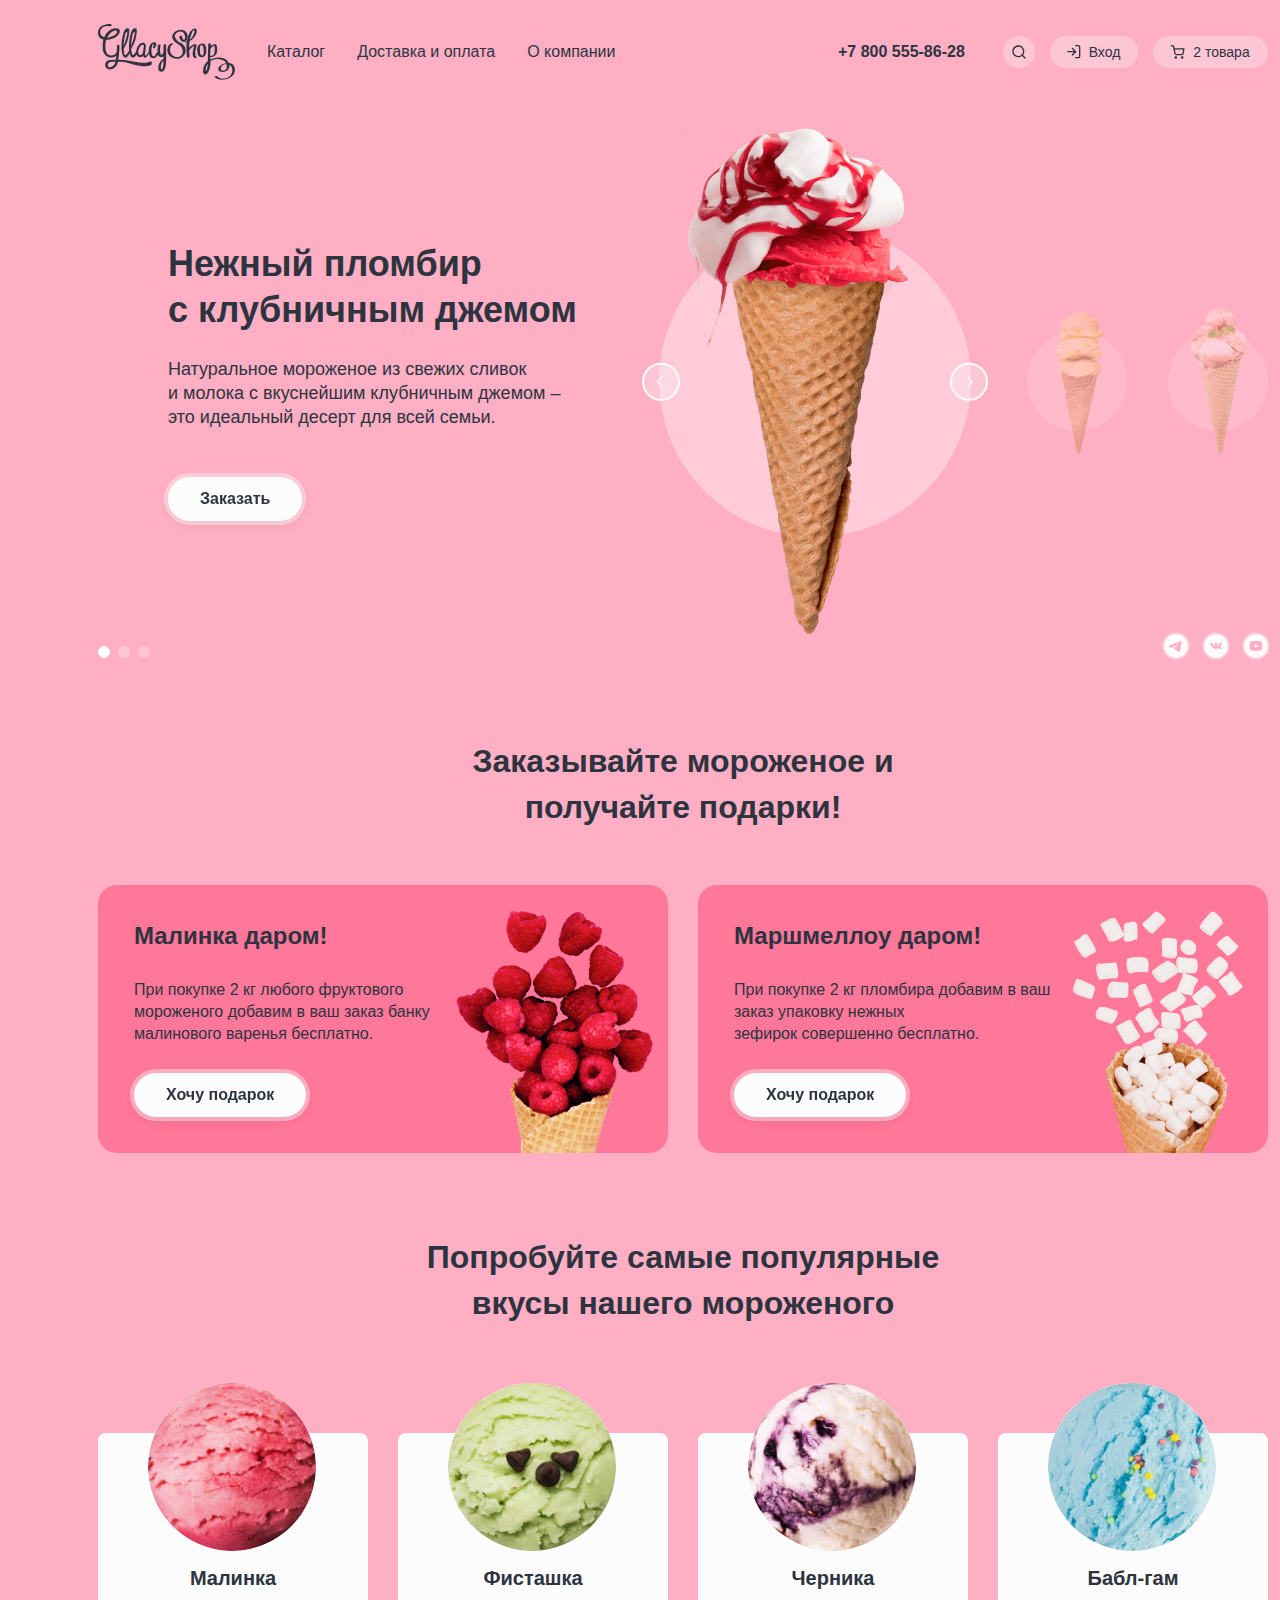
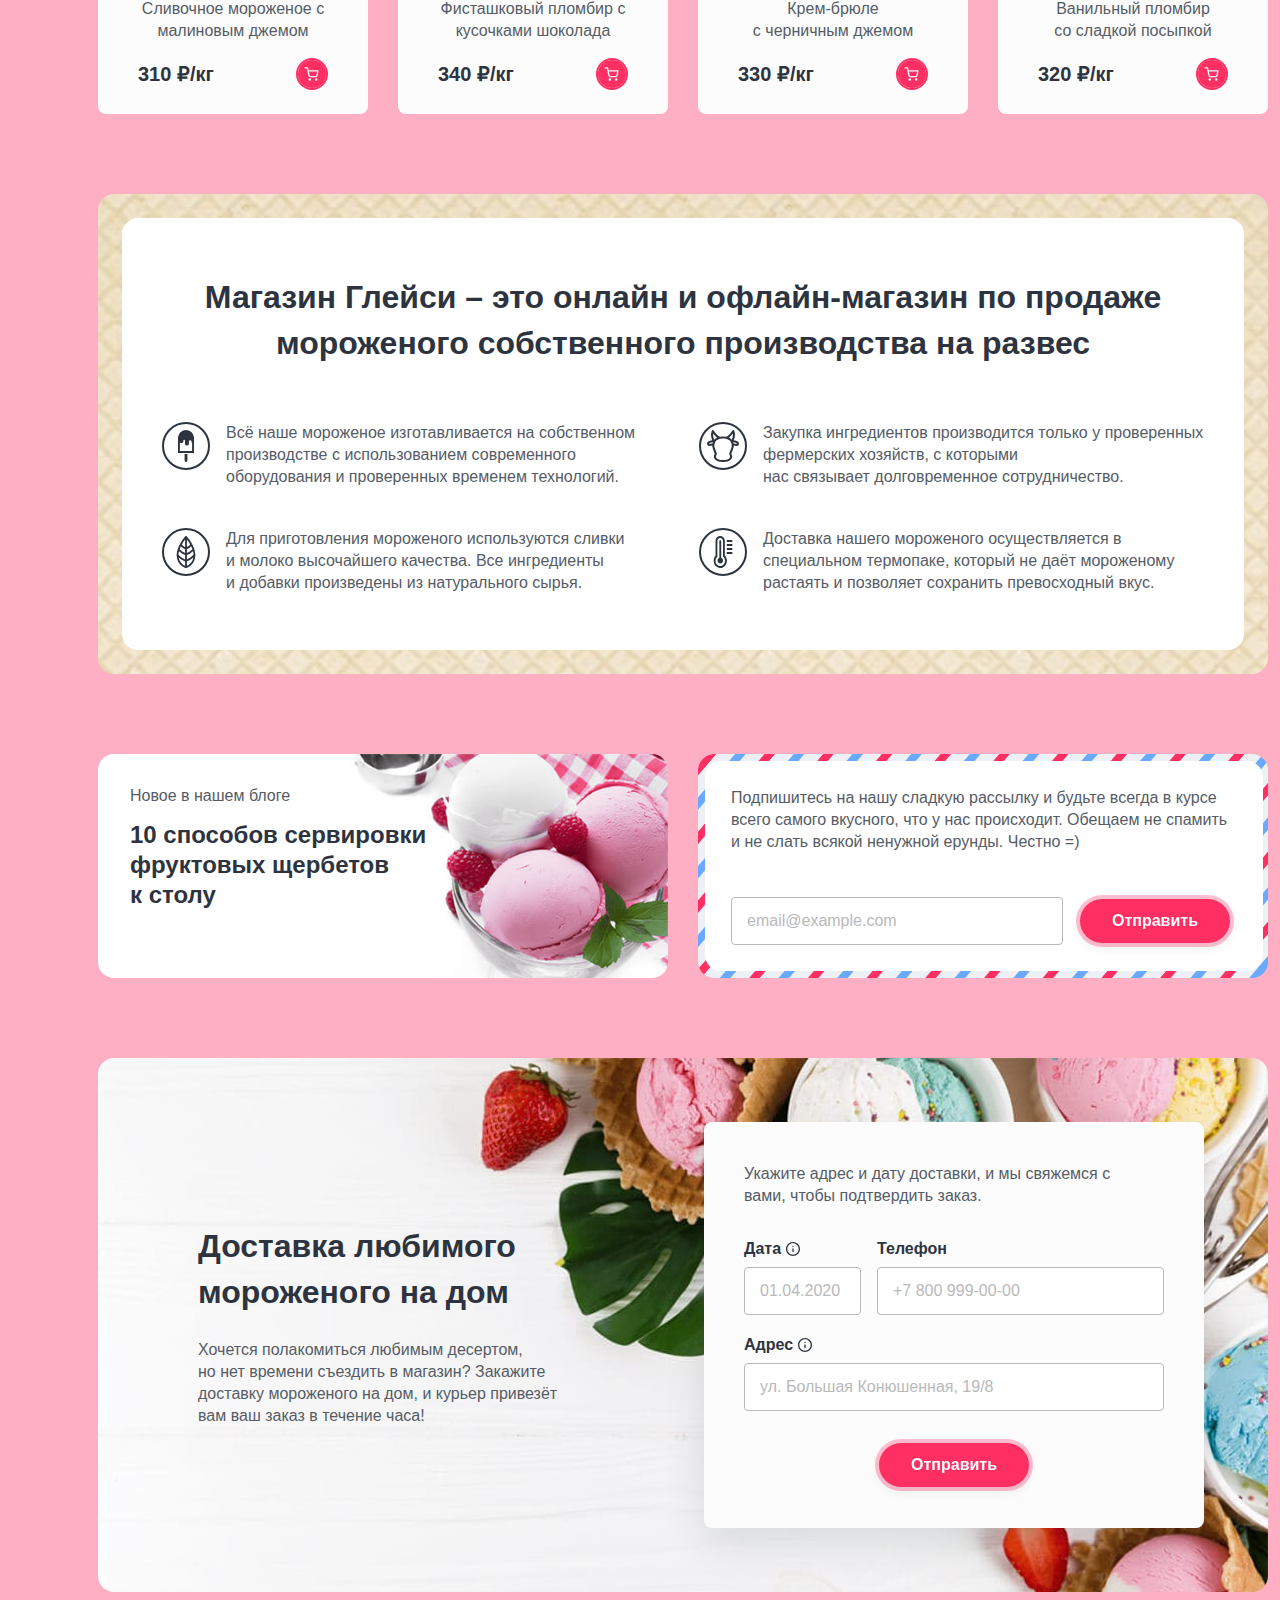
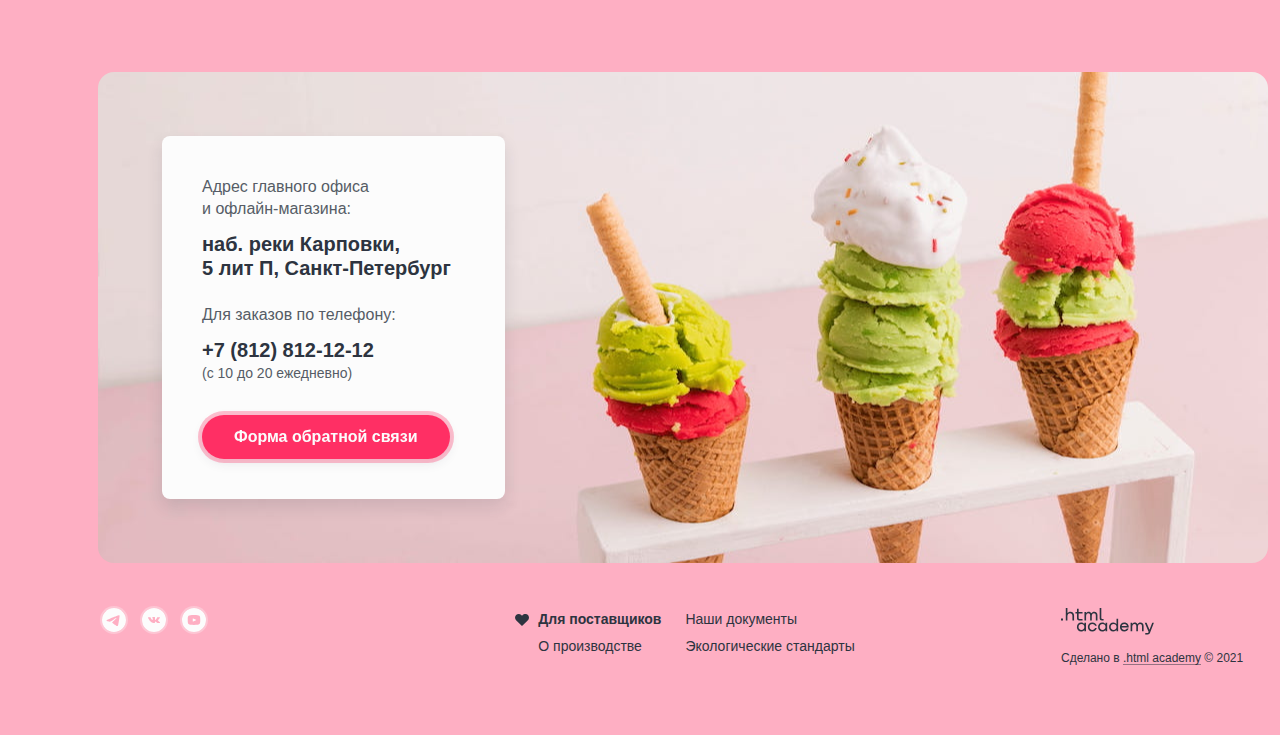
==== commit 74ca488e: "Merge pull request #8 from jdoroshina/master" ====
--- a/index.html
+++ b/index.html
@@ -155,7 +155,7 @@
                 <p class="slider-description">Натуральное мороженое из&nbsp;свежих сливок и&nbsp;молока
                   с&nbsp;вкуснейшим клубничным джемом – это идеальный десерт для всей семьи.
                 </p>
-                <a class="button button-basic slider-button" href="#">Заказать</a>
+                <a class="button button-basic" href="#">Заказать</a>
               </div>
               <ul class="slider-gallery">
                 <li class="slider-gallery-item slider-gallery-item-current">
@@ -195,8 +195,8 @@
                 <h2 class="slider-title">Сливочное мороженое со&nbsp;вкусом банана</h2>
                 <p class="slider-description">Сливочное мороженое с ярким банановым вкусом подарит вам свежесть и
                   наслаждение даже в самый жаркий летний день.</p>
-                <a class="button button-basic slider-button" href="#">Заказать</a>
-              </div>
+                  <a class="button button-basic" href="#">Заказать</a>
+                </div>
               <ul class="slider-gallery">
                 <li class="slider-gallery-item slider-gallery-item-current">
                   <img class="slider-image" src="./images/slider/big-cone-banana.png" width="306" height="507"
@@ -235,7 +235,7 @@
                 <h2 class="slider-title">Карамельный пломбир с&nbsp;маршмеллоу</h2>
                 <p class="slider-description">Необычный сладкий десерт с карамельным топпингом и кусочками зефира
                   завоюет сердца сладкоежек всех возрастов.</p>
-                <a class="button button-basic slider-button" href="#">Заказать</a>
+                <a class="button button-basic" href="#">Заказать</a>
               </div>
               <ul class="slider-gallery">
                 <li class="slider-gallery-item slider-gallery-item-current">
--- a/styles/styles.css
+++ b/styles/styles.css
@@ -2,7 +2,7 @@
   font-family: "Inter";
   font-style: normal;
   font-weight: 400;
-  src: url(../fonts/inter-400.woff2);
+  src: url("../fonts/inter-400.woff2");
   font-display: swap;
 }
 
@@ -10,7 +10,7 @@
   font-family: "Inter";
   font-style: normal;
   font-weight: 700;
-  src: url(../fonts/inter-700.woff2);
+  src: url("../fonts/inter-700.woff2");
   font-display: swap;
 }
 
@@ -18,8 +18,18 @@
   font-family: "Inter";
   font-style: normal;
   font-weight: 900;
-  src: url(../fonts/inter-900.woff2);
+  src: url("../fonts/inter-900.woff2");
   font-display: swap;
+}
+
+@keyframes spinner {
+  0% {
+    transform: rotate(0deg);
+  }
+
+  100% {
+    transform: rotate(360deg);
+  }
 }
 
 .html {
@@ -77,78 +87,148 @@
 .button-basic {
   max-width: 200px;
   background-color: #fcfcfc;
-  outline: 4px solid rgba(252, 252, 252, 0.4);
-  box-shadow: 0 4px 12px rgba(45, 52, 64, 0.1);
+  box-shadow: 0 0 0 4px rgba(252, 252, 252, 0.4),
+              0 4px 12px rgba(45, 52, 64, 0.1);
 }
 
 .button-basic:hover {
   background-color: rgba(252, 252, 252, 0.4);
-  outline: 4px solid #fcfcfc;
-  box-shadow: 0 4px 15px rgba(133, 133, 133, 0.15);
+  box-shadow: 0 0 0 4px #fcfcfc,
+              0 4px 15px rgba(133, 133, 133, 0.15);
 }
 
 
 .button-basic:active {
-  outline: 2px solid #2d3440;
+  box-shadow: 0 0 0 2px #2d3440;
 }
 
 .button-basic:focus {
   background-color: rgba(252, 252, 252, 0.5);
-  outline: 2px solid #2d3440;
+  box-shadow: 0 0 0 2px #2d3440;
+  outline: none;
 }
 
 .button-basic-loading {
+  position: relative;
+  max-width: 200px;
   padding-right: 38px;
-  background-image: url("../images/button-spinner-dark.svg");
-  background-position: right 14px center;
-  background-repeat: no-repeat;
-  box-shadow: 0 4px 12px rgba(45, 52, 64, 0.1);
+  background-color: #fcfcfc;
+  box-shadow: 0 0 0 4px rgba(252, 252, 252, 0.4),
+              0 4px 12px rgba(45, 52, 64, 0.1);
+}
+
+.button-basic-loading::before {
+  content: "";
+  position: absolute;
+  top: 0;
+  right: 14px;
+  bottom: 0;
+  width: 16px;
+  height: 16px;
+  margin-top: auto;
+  margin-bottom: auto;
+  border: 2px solid #242424;
+  opacity: 0.24;
+  border-radius: 50%;
+  box-sizing: border-box;
+}
+
+.button-basic-loading::after {
+  content: "";
+  position: absolute;
+  top: 0;
+  right: 14px;
+  bottom: 0;
+  width: 16px;
+  height: 16px;
+  margin-top: auto;
+  margin-bottom: auto;
+  border: 2px solid currentColor;
+  border-color: #242424 transparent transparent transparent;
+  border-radius: 50%;
+  box-sizing: border-box;
+  transform: rotate(45deg);
+  animation: spinner 1.2s linear infinite;
 }
 
 .button-basic:disabled {
   color: #b9b9b9;
   background-color: #e7e7e7;
-  outline: 4px solid rgba(252, 252, 252, 0.4);
-  box-shadow: none;
+  box-shadow: 0 0 0 4px rgba(252, 252, 252, 0.4);
 }
 
 .button-bright {
   max-width: 200px;
   color: #fcfcfc;
   background-color: #ff2f64;
-  outline: 4px solid rgba(255, 47, 100, 0.3);
-  box-shadow: 0 4px 12px rgba(45, 52, 64, 0.1);
+  box-shadow: 0 0 0 4px rgba(255, 47, 100, 0.3),
+              0 4px 12px rgba(45, 52, 64, 0.1);
 }
 
 .button-bright:hover {
   color: #2d3440;
   background-color: rgba(252, 252, 252, 0.3);
-  outline: 4px solid #ff2f64;
-  /* предполагаю, что в макете забыли добавить тень для этого состояния, поэтому не отключаю ее */
+  box-shadow: 0 0 0 4px #ff2f64;
 }
 
 
 .button-bright:active {
   background-color: #feafc3;
-  outline: 2px solid #2d3440;
+  box-shadow: 0 0 0 2px #2d3440;
 }
 
 .button-bright:focus {
-  outline: 2px solid #2D3440;
+  box-shadow: 0 0 0 2px #2d3440;
+  outline: none;
 }
 
 .button-bright-loading {
+  max-width: 200px;
   padding-right: 38px;
-  background-image: url("../images/button-spinner-light.svg");
-  background-position: right 14px center;
-  background-repeat: no-repeat;
-  box-shadow: 0 4px 12px rgba(45, 52, 64, 0.1);
+  color: #fcfcfc;
+  background-color: #ff2f64;
+  box-shadow: 0 0 0 4px rgba(255, 47, 100, 0.3),
+              0 4px 12px rgba(45, 52, 64, 0.1);
+}
+
+.button-bright-loading::before {
+  content: "";
+  position: absolute;
+  top: 0;
+  right: 14px;
+  bottom: 0;
+  width: 16px;
+  height: 16px;
+  margin-top: auto;
+  margin-bottom: auto;
+  border: 2px solid #242424;
+  opacity: 0.24;
+  border-radius: 50%;
+  box-sizing: border-box;
+}
+
+.button-bright-loading::after {
+  content: "";
+  position: absolute;
+  top: 0;
+  right: 14px;
+  bottom: 0;
+  width: 16px;
+  height: 16px;
+  margin-top: auto;
+  margin-bottom: auto;
+  border: 2px solid currentColor;
+  border-color: #242424 transparent transparent transparent;
+  border-radius: 50%;
+  box-sizing: border-box;
+  transform: rotate(45deg);
+  animation: spinner 1.2s linear infinite;
 }
 
 .button-bright:disabled {
   color: #565c66;
   background-color: #b9b9b9;
-  outline: 4px solid rgba(185, 185, 185, 0.3);
+  box-shadow: 0 0 0 4px rgba(185, 185, 185, 0.3);
 }
 
 .button-light {
@@ -156,21 +236,22 @@
   padding: 8px 32px;
   font-size: 14px;
   background-color: rgba(252, 252, 252, 0.3);
-  outline: 2px solid #fcfcfc;
+  box-shadow: 0 0 0 2px #fcfcfc;
   border-radius: 20px;
 }
 
 .button-light:hover {
   background-color: #fcfcfc;
-  outline: 2px solid rgba(252, 252, 252, 0.3);
+  box-shadow: 0 0 0 2px rgba(252, 252, 252, 0.3);
 }
 
 .button-light:active {
+  box-shadow: none;
+}
+
+.button-light:focus {
+  box-shadow: 0 0 0 2px #2d3440;
   outline: none;
-}
-
-.button-light:focus {
-  outline: 2px solid #2d3440;
 }
 
 .button-light:disabled {
@@ -178,7 +259,6 @@
 }
 
 /* Popovers */
-
 .popover {
   position: absolute;
   top: 40px;
@@ -205,7 +285,6 @@
 }
 
 /* Popover submenu */
-
 .popover-navigation {
   top: 44px;
   left: 0;
@@ -282,8 +361,6 @@
 .form-field[type="search"]::-webkit-search-cancel-button {
   position: absolute;
   right: 10px;
-
-  -webkit-appearance: none;
   height: 16px;
   width: 16px;
   background-color: transparent;
@@ -291,6 +368,7 @@
   background-repeat: no-repeat;
   background-position: center;
   opacity: 0.4;
+  -webkit-appearance: none;
 }
 
 /* Popover login */
@@ -419,7 +497,6 @@
 }
 
 .popover-cart-empty {
-  /* display: none; */
   width: 288px;
   padding: 48px 0;
 }
@@ -456,6 +533,14 @@
 
 .navigation-logo {
   margin-right: 16px;
+}
+
+.navigation-logo[href]:hover .navigation-logo-image {
+  opacity: 0.5;
+}
+
+.navigation-logo[href]:focus {
+  outline: 2px solid #2d3440;
 }
 
 .navigation-logo-image {
@@ -608,7 +693,7 @@
 .navigation-user-cart {
   min-width: 115px;
   padding-left: 36px;
-  background-image: url(../images/user-navigation-cart.svg);
+  background-image: url("../images/user-navigation-cart.svg");
   background-position: 15px center;
   background-repeat: no-repeat;
   background-size: 16px 16px;
@@ -677,10 +762,6 @@
   margin-bottom: 48px;
   font-size: 18px;
   line-height: 24px;
-}
-
-.slider-button {
-  display: inline-block;
 }
 
 .slider-gallery {
@@ -840,12 +921,6 @@
   border: 1px solid #fcfcfc;
 }
 
-.social-list {
-  margin: 0;
-  padding: 0;
-  list-style-type: none;
-}
-
 .slider .social-list {
   max-width: 305px;
 }
@@ -952,9 +1027,23 @@
   border-radius: 8px;
 }
 
+.product-card-interactive::before {
+  content: "";
+  position: absolute;
+  top: 0;
+  left: 0;
+  width: 270px;
+  min-height: 100%;
+  border-radius: 8px;
+}
+
+.product-card-interactive:hover::before {
+  box-shadow: inset 0 0 10px 0 #feafc3;
+}
+
 .product-card-interactive:hover .product-card-title,
 .product-card-interactive:focus .product-card-title {
-  opacity: 0.5;
+  color: #feafc3;
 }
 
 .product-card-title {
@@ -1041,7 +1130,7 @@
   margin-bottom: 80px;
   padding: 24px;
   box-sizing: border-box;
-  background-image: url(../images/background-waffle.jpg);
+  background-image: url("../images/background-waffle.jpg");
   background-size: contain;
   border-radius: 16px;
 }
@@ -1085,7 +1174,7 @@
 }
 
 .advantages-item::before {
-  content: '';
+  content: "";
   position: absolute;
   top: 0;
   right: 0;
@@ -1134,7 +1223,7 @@
   box-sizing: border-box;
   background-color: #ffffff;
   background-position: right top;
-  background-image: url(../images/background-blog-news.jpg);
+  background-image: url("../images/background-blog-news.jpg");
   background-repeat: no-repeat;
   background-size: 345px;
   border-radius: 16px;
@@ -1171,7 +1260,7 @@
   width: 570px;
   padding: 7px;
   box-sizing: border-box;
-  background-image: url(../images/background-subscribe.png);
+  background-image: url("../images/background-subscribe.png");
   background-repeat: no-repeat;
   background-size: cover;
   border-radius: 16px;
@@ -1222,10 +1311,12 @@
   outline: none;
 }
 
+.form-field:invalid,
 .form-field-error {
   border: 1px solid #ea5454;
 }
 
+.form-field-error:hover:invalid,
 .form-field-error:hover {
   padding: 12px 14px;
   border: 2px solid #ea5454;
@@ -1258,9 +1349,8 @@
   display: flex;
   justify-content: space-between;
   margin-bottom: 80px;
-  /* margin-bottom: 82px; */
   padding: 64px;
-  background-image: url(../images/background-delivery.jpg);
+  background-image: url("../images/background-delivery.jpg");
   background-position: left top;
   background-repeat: no-repeat;
   background-size: cover;
@@ -1337,7 +1427,6 @@
 }
 
 /* Tooltip */
-
 .tooltip {
   display: flex;
   column-gap: 4px;
@@ -1423,7 +1512,7 @@
   padding-bottom: 64px;
   padding-left: 64px;
   background-color: #ffffff;
-  background-image: url(../images/background-contacts.jpg);
+  background-image: url("../images/background-contacts.jpg");
   background-position: center;
   background-repeat: no-repeat;
   background-size: cover;
@@ -1489,6 +1578,9 @@
   display: flex;
   flex-wrap: wrap;
   row-gap: 16px;
+  margin: 0;
+  padding: 0;
+  list-style-type: none;
 }
 
 .footer-social .social-item {
@@ -1497,8 +1589,8 @@
 
 .social-link {
   display: flex;
-  outline: 2px solid rgba(252, 252, 252, 0.3);
   border-radius: 50%;
+  box-shadow: 0 0 0 2px rgba(252, 252, 252, 0.3);
 }
 
 .social-link:hover {
@@ -1512,13 +1604,14 @@
 
 .social-link:focus {
   background-color: #2d3440;
-  outline: 2px solid #2d3440;
+  box-shadow: 0 0 0 2px #2d3440;
+  outline: none;
 }
 
 .footer-about-us-list {
   display: grid;
   grid-template-columns: repeat(2, auto);
-  gap: 8px 24px;
+  gap: 5px 24px;
   max-width: 600px;
   margin: 0;
   padding: 0;
@@ -1558,7 +1651,7 @@
   left: -23px;
   bottom: 0;
   right: 0;
-  background-image: url(../images/heart.svg);
+  background-image: url("../images/heart.svg");
   background-repeat: no-repeat;
 }
 
@@ -1602,7 +1695,8 @@
 
 .copyright-link:focus {
   padding-bottom: 2px;
-  border-bottom: 1px solid #2d3440;
+  border-bottom: 2px solid #2d3440;
+  text-underline-offset: 5px;
   outline: none;
 }
 
@@ -1677,7 +1771,6 @@
 }
 
 /* Inner Catalog */
-
 .main-catalog {
   padding-top: 30px;
   padding-bottom: 40px;
@@ -1724,7 +1817,7 @@
 }
 
 .breadcrumbs-link[href]:hover {
-  color: rgb(45, 52, 64, 0.5)
+  color: rgb(45, 52, 64, 0.5);
 }
 
 .breadcrumbs-link-current {
@@ -1748,15 +1841,15 @@
 .catalog-filter {
   display: flex;
   flex-wrap: wrap;
-  row-gap: 16px;
-  margin-bottom: 95px;
+  row-gap: 17px;
+  margin-bottom: 96px;
   font-size: 14px;
   line-height: 20px;
 }
 
 .catalog-filter-group {
   margin: 0;
-  margin-right: 24px;
+  margin-right: 25px;
   padding: 0;
   border: none;
 }
@@ -1766,12 +1859,12 @@
 }
 
 .catalog-filter-title {
-  margin-bottom: 8px;
+  margin-bottom: 9px;
   padding-left: 16px;
 }
 
 .control-container {
-  padding: 4px 12px;
+  padding: 5px 12px;
   box-sizing: border-box;
   background-clip: padding-box;
   background-color: rgb(252, 252, 252, 0.3);
@@ -1789,13 +1882,14 @@
 /* Select */
 .control-select {
   min-width: 196px;
-  padding-right: 63px;
+  padding-right: 60px;
   color: #2d3440;
   font: inherit;
   background-image: url("../images/arrow-down.svg");
   background-repeat: no-repeat;
   background-position: right 13px center;
-  appearance: none;
+  -webkit-appearance: none;
+          appearance: none;
 }
 
 .control-select:hover {
@@ -1816,28 +1910,31 @@
 
 .range-title-wrapper {
   display: flex;
-  justify-content: center;
+  align-items: center;
 }
 
 .catalog-filter-label {
   display: flex;
+  align-items: center;
   margin-right: 5px;
 }
 
 .range-input {
   width: 30px;
-  padding: 0 2px;
+  padding: 0;
   font: inherit;
   color: inherit;
   text-align: center;
   background-color: transparent;
   border: none;
-  appearance: textfield;
+  -webkit-appearance: textfield;
+          appearance: textfield;
 }
 
 .range-input::-webkit-outer-spin-button,
 .range-input::-webkit-inner-spin-button {
-  appearance: none;
+  -webkit-appearance: none;
+          appearance: none;
   margin: 0;
 }
 
@@ -1847,7 +1944,6 @@
   height: 2px;
   background-color: rgb(86, 92, 102, 0.3);
   border-radius: 2px;
-
 }
 
 .range-bar {
@@ -1900,7 +1996,7 @@
   flex-wrap: wrap;
   gap: 16px;
   min-width: 383px;
-  padding: 4px 20px;
+  padding: 5px 20px;
   box-sizing: border-box;
 }
 
@@ -1960,7 +2056,7 @@
   flex-wrap: wrap;
   gap: 16px;
   min-width: 604px;
-  padding: 5px 20px;
+  padding: 7px 20px;
   box-sizing: border-box;
 }
 
@@ -2021,6 +2117,7 @@
   grid-column: 2 / 3;
   justify-self: center;
   align-self: center;
+  margin-right: 15px;
 }
 
 .pagination-container {
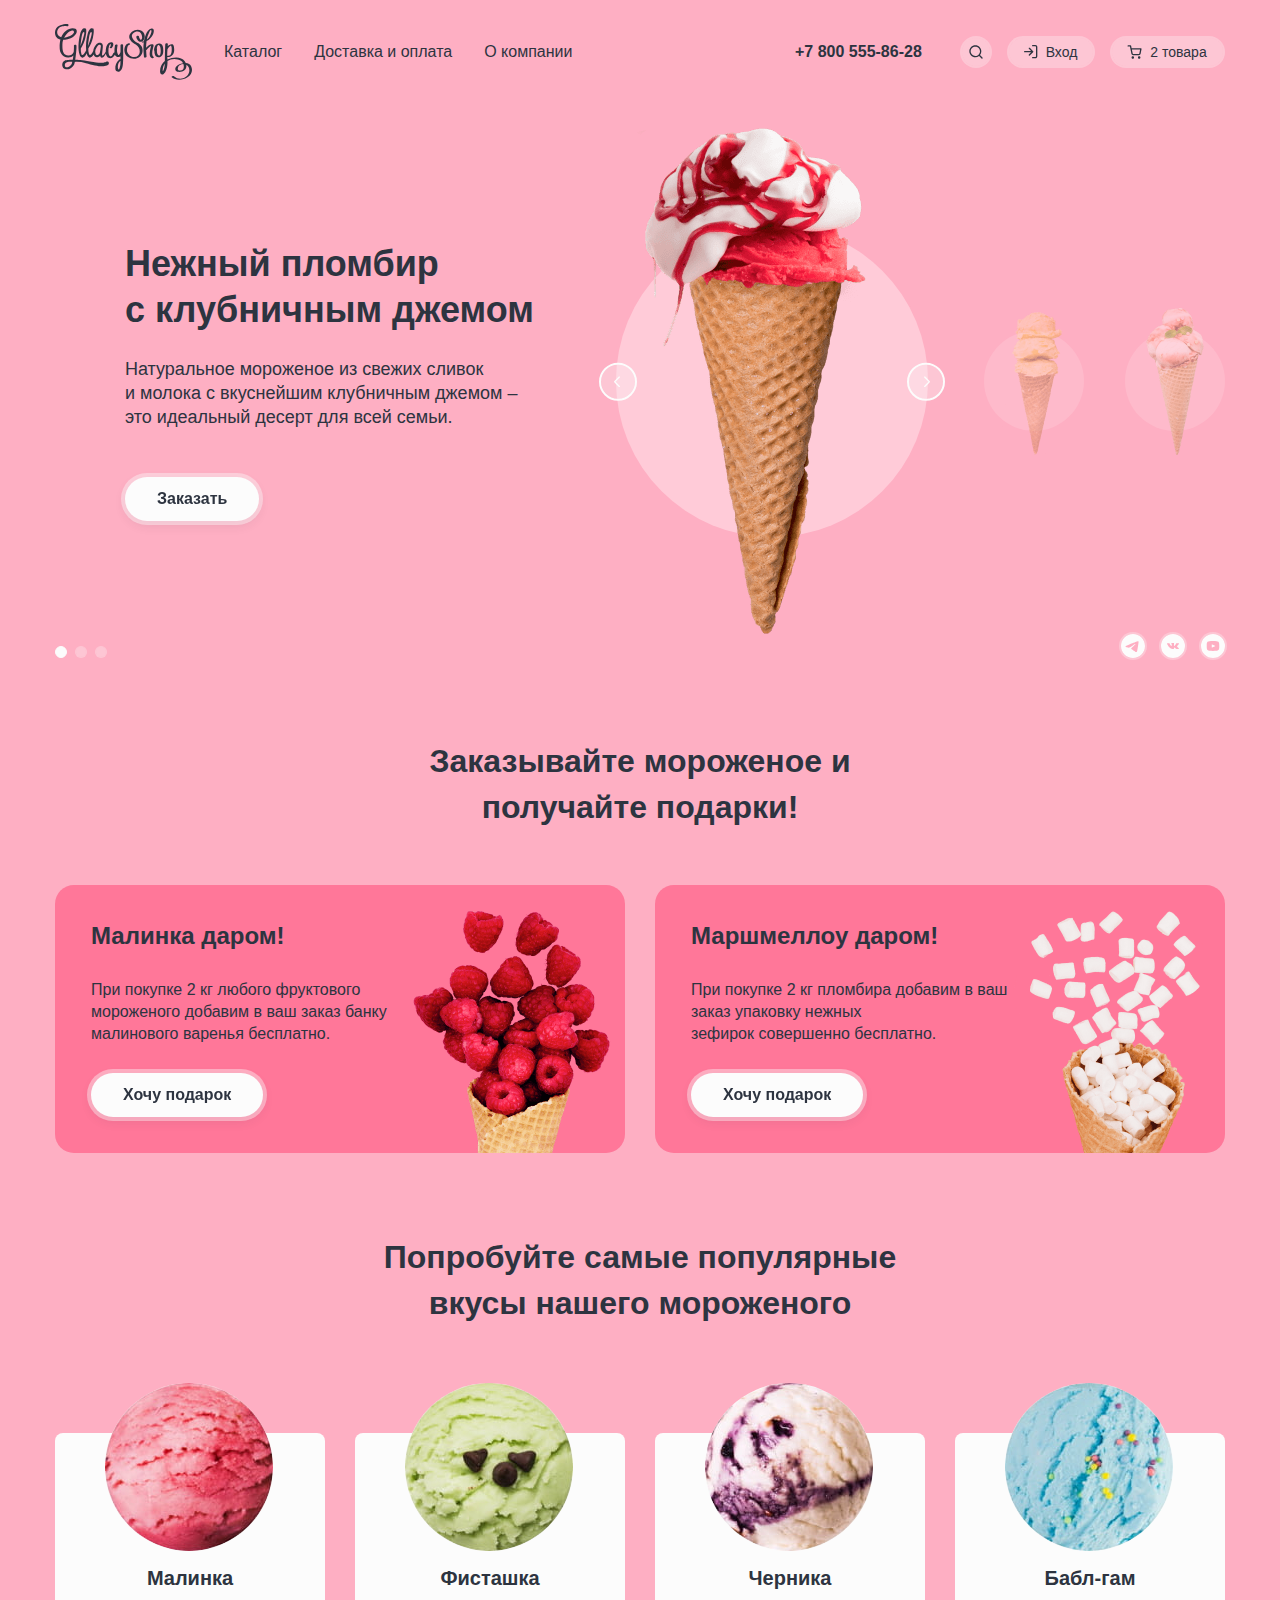
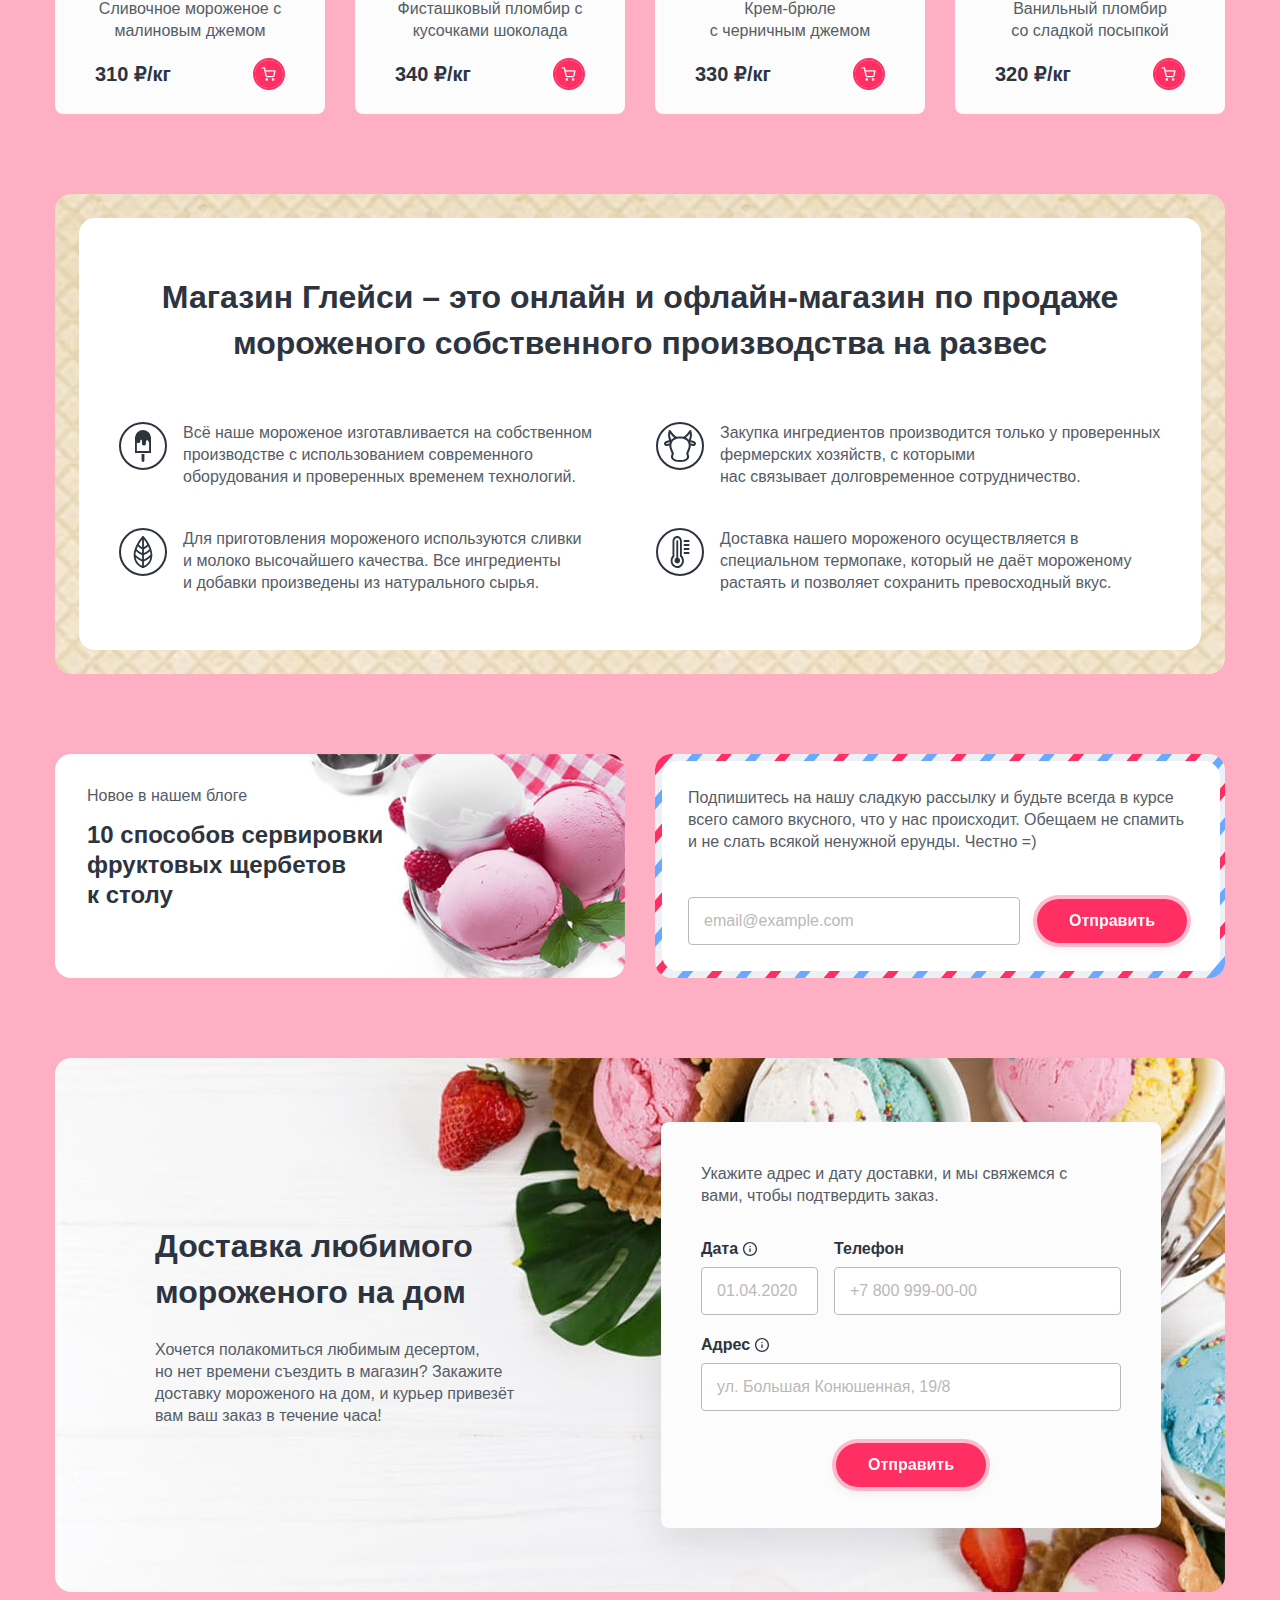
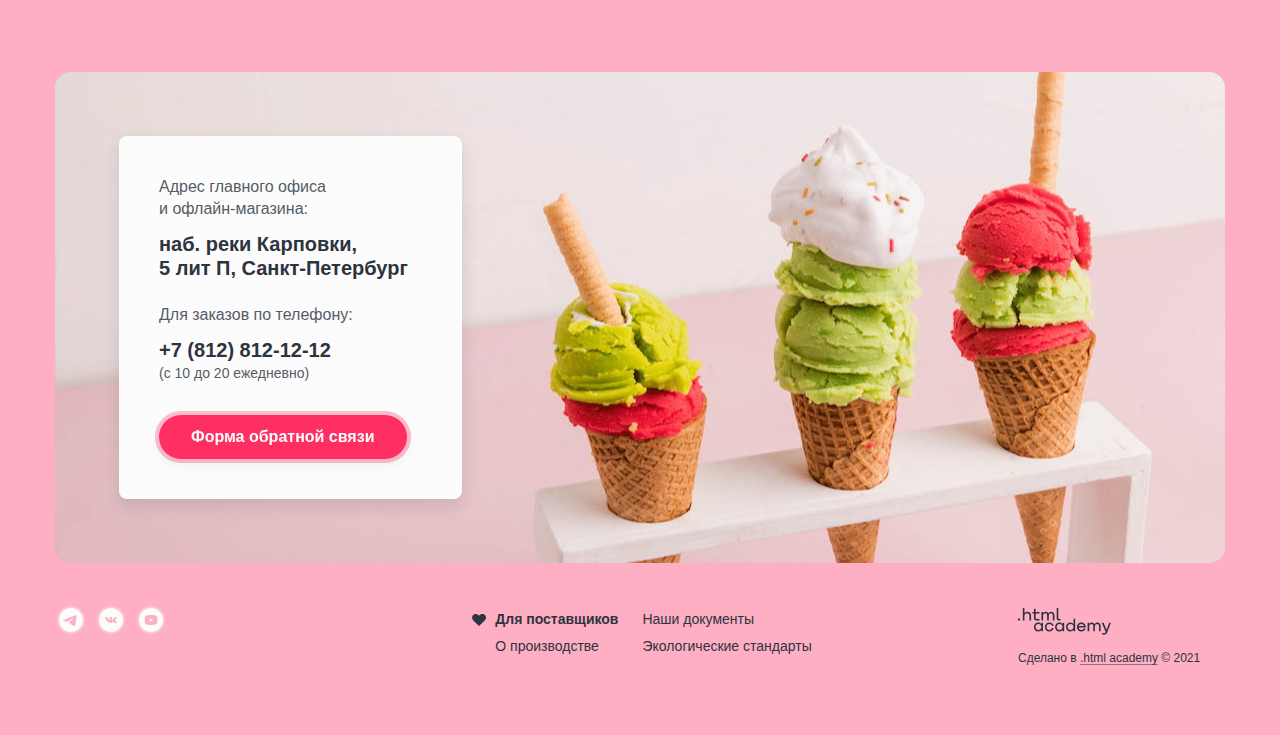
==== commit 8bab36c4: "Merge pull request #9 from jdoroshina/master" ====
--- a/index.html
+++ b/index.html
@@ -611,7 +611,7 @@
             <input class="form-field feedback-form-field" type="text" id="modal-user-email" name="user-email"
               placeholder="email@example.com">
             <label class="visually-hidden" for="user-message">Ваше сообщение.</label>
-            <textarea class="form-field feddback-form-field" id="user-message" rows="6"
+            <textarea class="form-field feedback-form-field" id="user-message" rows="6"
               placeholder="В свободной форме"></textarea>
             <button class="button button-bright feedback-form-submit" type="submit">Отправить</button>
           </form>
--- a/styles/styles.css
+++ b/styles/styles.css
@@ -39,7 +39,7 @@
 body {
   display: flex;
   flex-direction: column;
-  min-width: 1366px;
+  min-width: 1210px;
   min-height: 100%;
   margin: 0;
   font-family: "Inter", sans-serif;
@@ -97,7 +97,6 @@
               0 4px 15px rgba(133, 133, 133, 0.15);
 }
 
-
 .button-basic:active {
   box-shadow: 0 0 0 2px #2d3440;
 }
@@ -171,7 +170,6 @@
   box-shadow: 0 0 0 4px #ff2f64;
 }
 
-
 .button-bright:active {
   background-color: #feafc3;
   box-shadow: 0 0 0 2px #2d3440;
@@ -961,9 +959,9 @@
   padding-bottom: 36px;
   box-sizing: border-box;
   background-color: #ff7799;
-  background-position: right center;
+  background-position: right top;
   background-repeat: no-repeat;
-  background-size: contain;
+  background-size: auto;
   border-radius: 19px;
 }
 
@@ -1037,7 +1035,8 @@
   border-radius: 8px;
 }
 
-.product-card-interactive:hover::before {
+.product-card-interactive:hover::before,
+.product-card-interactive:focus::before {
   box-shadow: inset 0 0 10px 0 #feafc3;
 }
 
@@ -1130,6 +1129,7 @@
   margin-bottom: 80px;
   padding: 24px;
   box-sizing: border-box;
+  background-color: #efe6d3;
   background-image: url("../images/background-waffle.jpg");
   background-size: contain;
   border-radius: 16px;
@@ -1505,13 +1505,12 @@
   display: block;
 }
 
-
 /* Contacts */
 .contacts {
   padding-top: 64px;
   padding-bottom: 64px;
   padding-left: 64px;
-  background-color: #ffffff;
+  background-color: #e8c5c9;
   background-image: url("../images/background-contacts.jpg");
   background-position: center;
   background-repeat: no-repeat;
@@ -1755,11 +1754,14 @@
   font-weight: 700;
 }
 
-
 .modal-form {
   display: flex;
   flex-direction: column;
   gap: 16px;
+}
+
+.feedback-form-field {
+  resize: none;
 }
 
 .feedback-form-submit {
@@ -1786,7 +1788,6 @@
   padding: 0;
   list-style-type: none;
 }
-
 
 .breadcrumbs-item {
   position: relative;
@@ -2018,6 +2019,10 @@
   border: 1px solid #fcfcfc;
 }
 
+.control-input:focus + .control-icon {
+  border: 1px solid #fcfcfc;
+}
+
 .control:disabled .control-icon {
   border: 1px solid rgb(252, 252, 252, 0.5);
 }
@@ -2042,7 +2047,8 @@
   box-sizing: border-box;
 }
 
-.control-input[type="radio"]:checked:hover + .control-icon::before {
+.control-input[type="radio"]:checked:hover + .control-icon::before,
+.control-input[type="radio"]:checked:focus + .control-icon::before {
   background-color: #fcfcfc;
 }
 
@@ -2076,7 +2082,8 @@
   display: block;
 }
 
-.control-input[type="checkbox"]:checked:hover + .control-icon svg {
+.control-input[type="checkbox"]:checked:hover + .control-icon svg,
+.control-input[type="checkbox"]:checked:focus + .control-icon svg{
   fill: #fcfcfc;
 }
 
@@ -2175,7 +2182,6 @@
   aspect-ratio: 1 / 1;
 }
 
-
 .pagination-link[href]:hover {
   background-color: rgba(252, 252, 252, 0.5);
   border: 1px solid rgba(252, 252, 252, 0.5);
